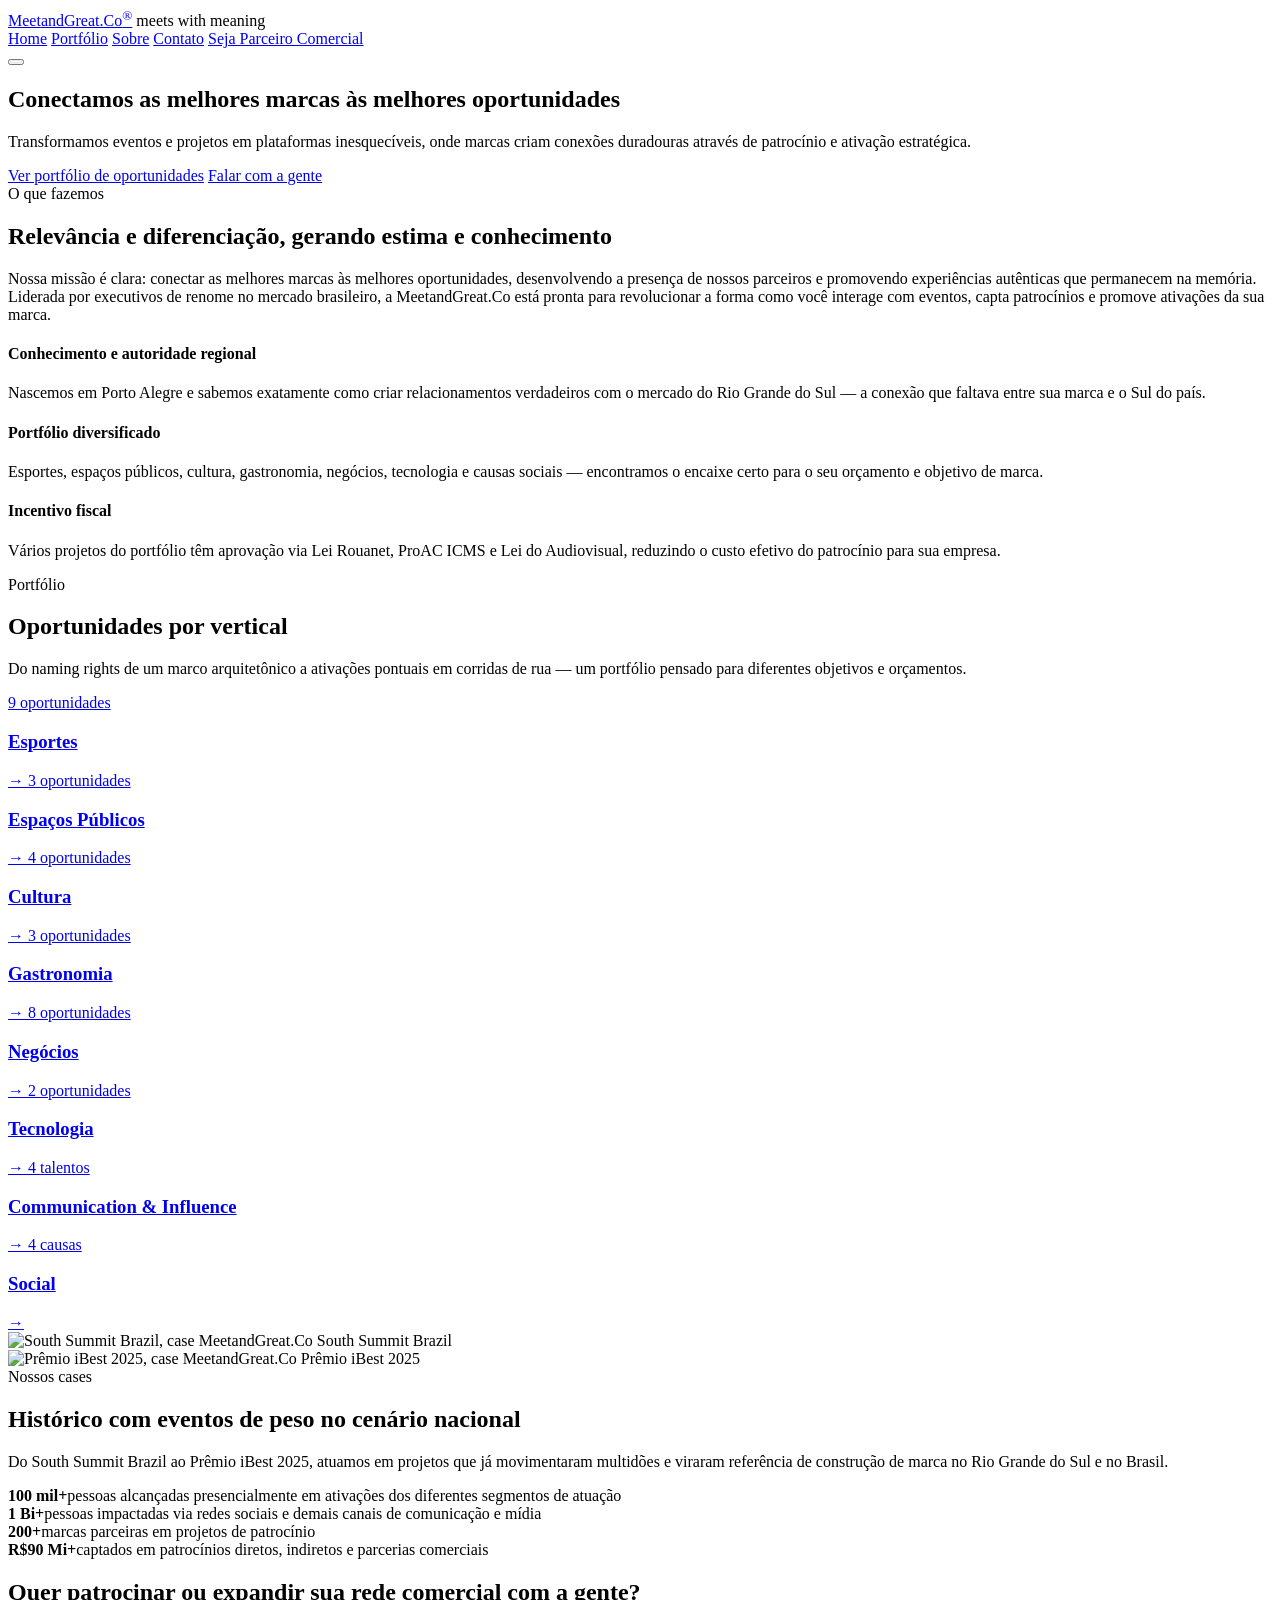
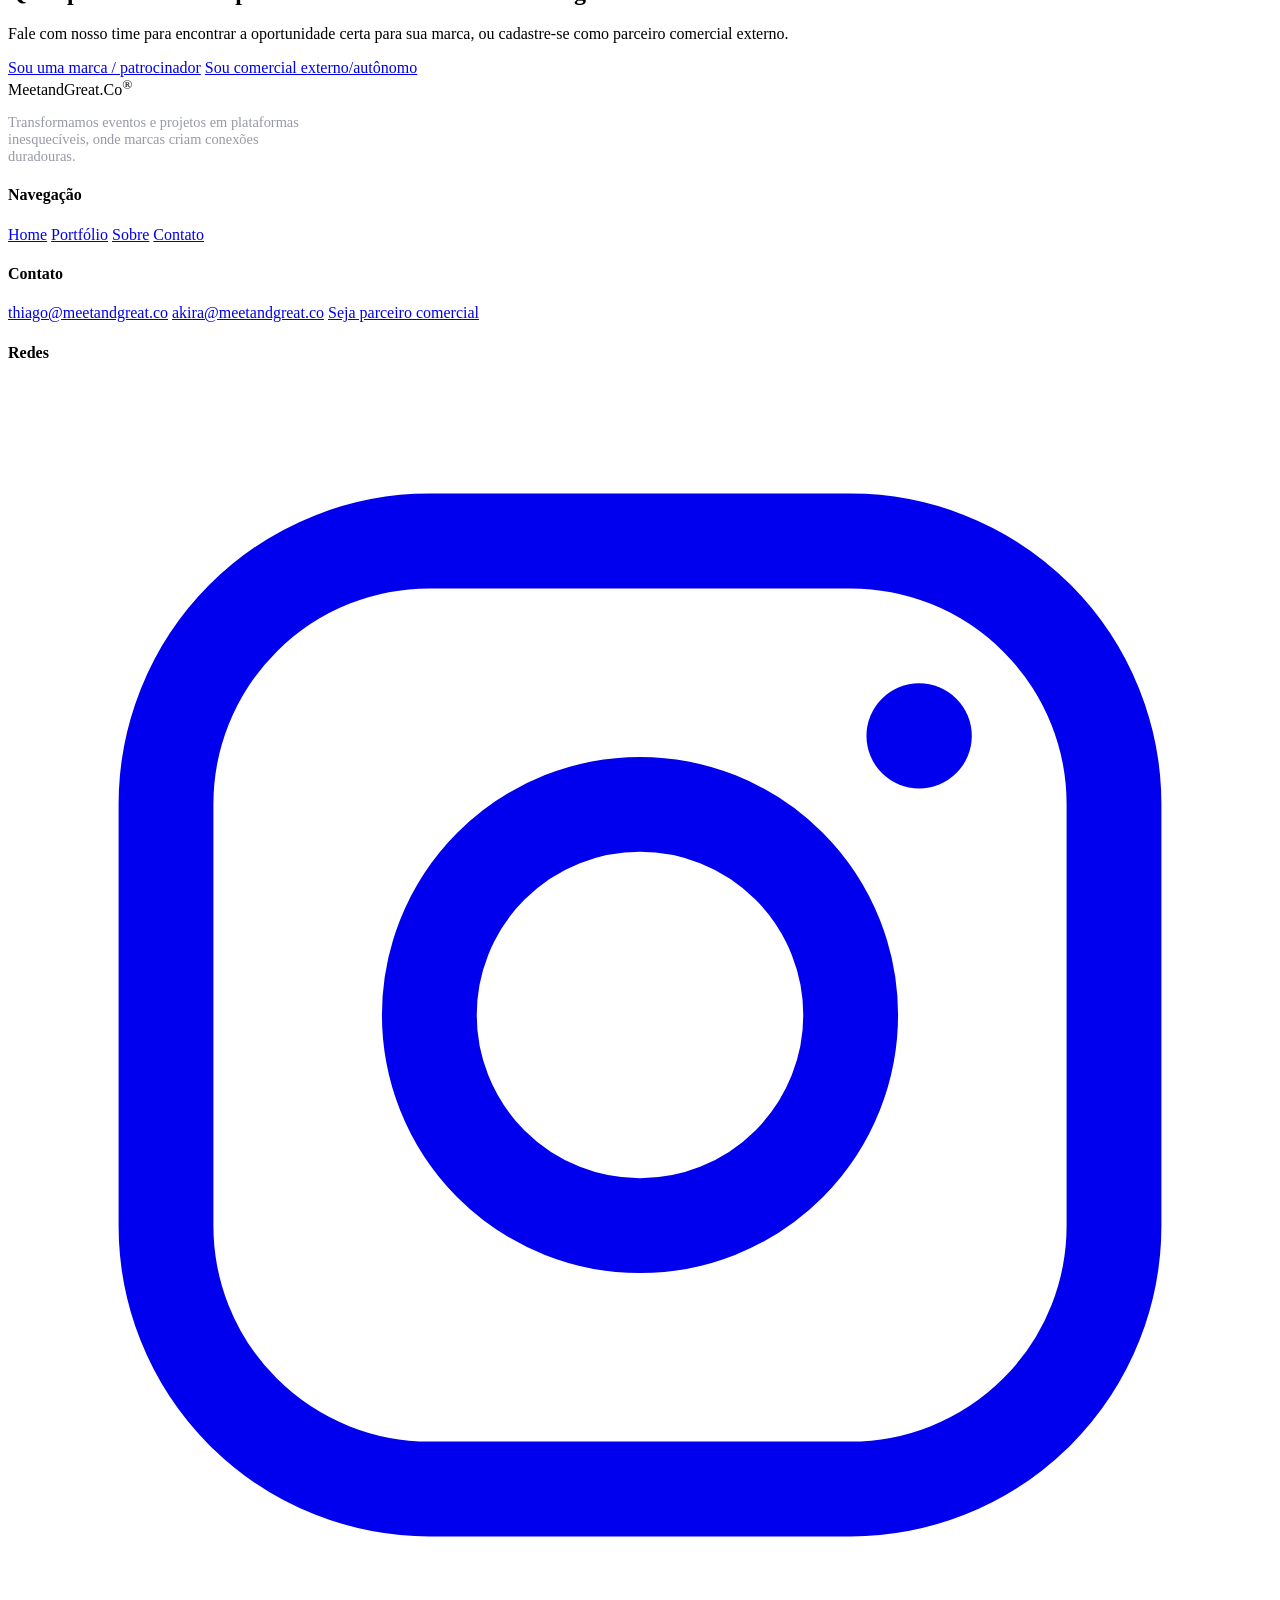
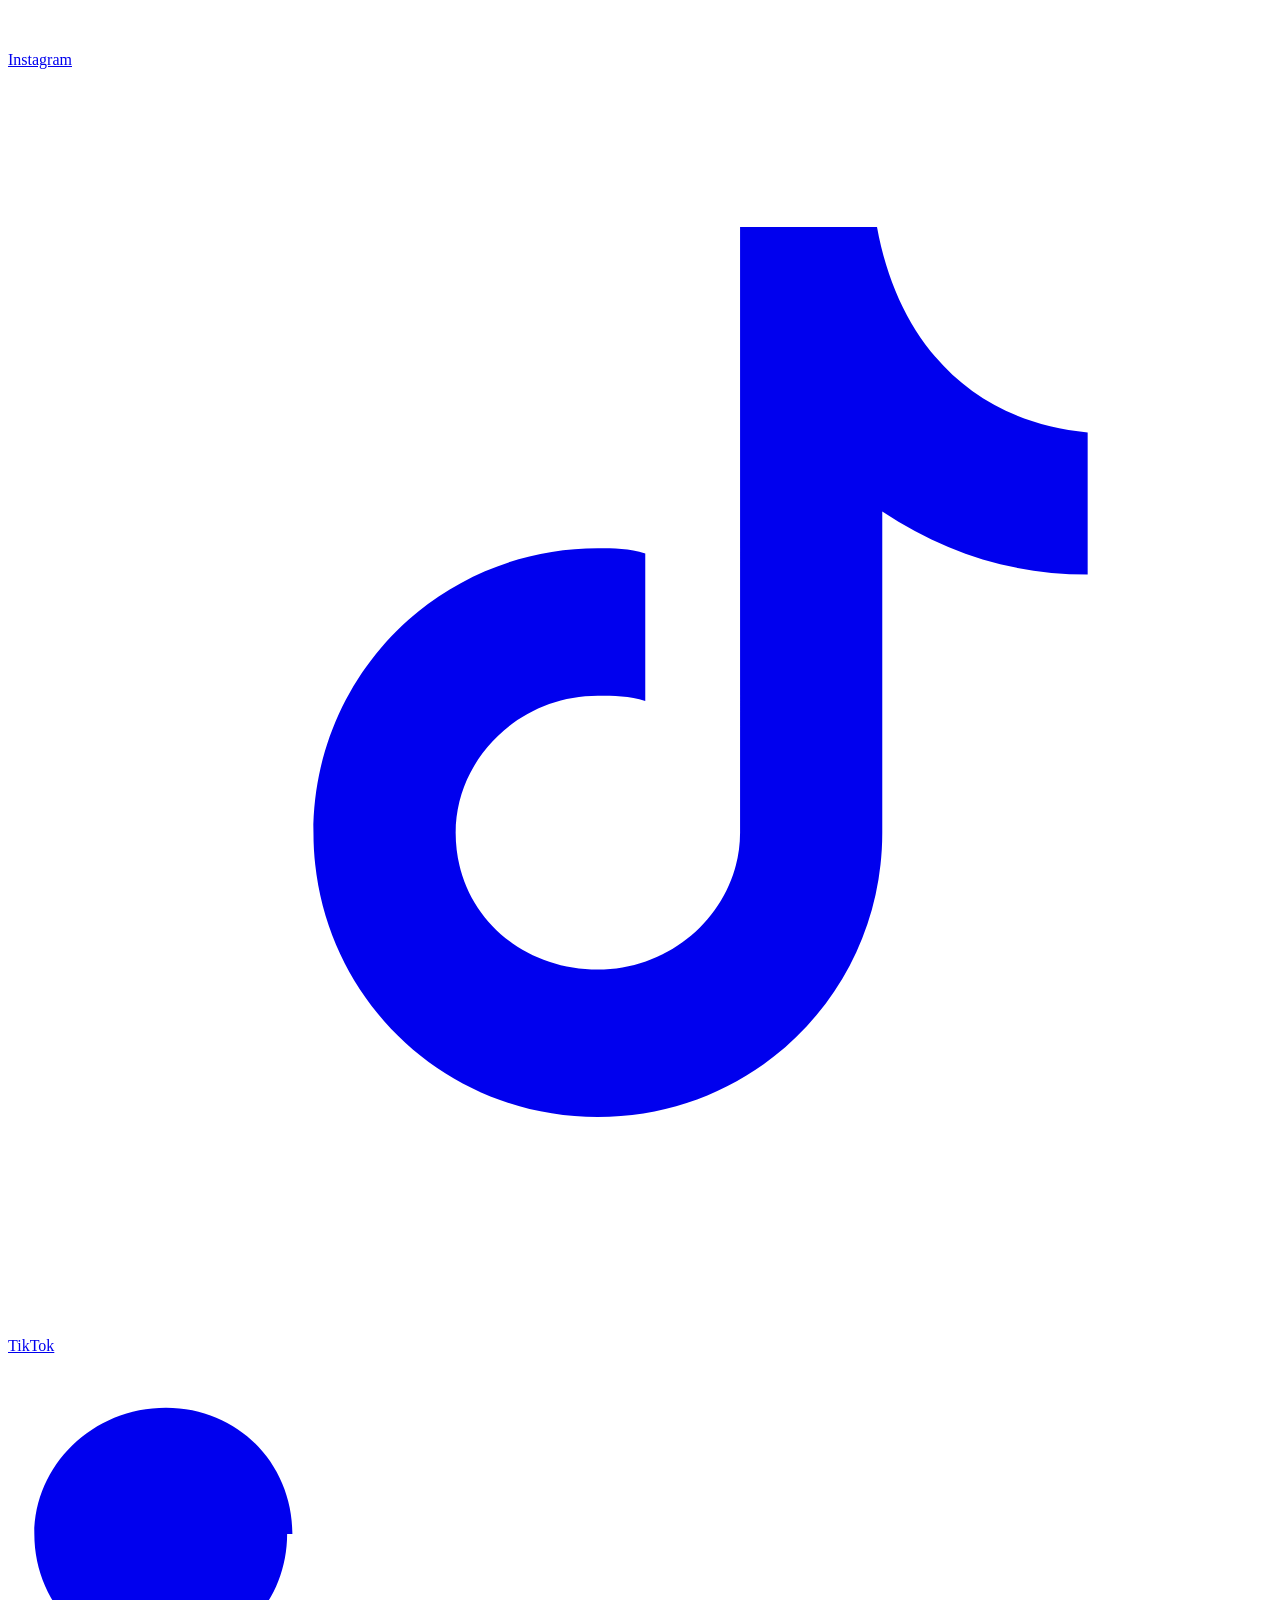
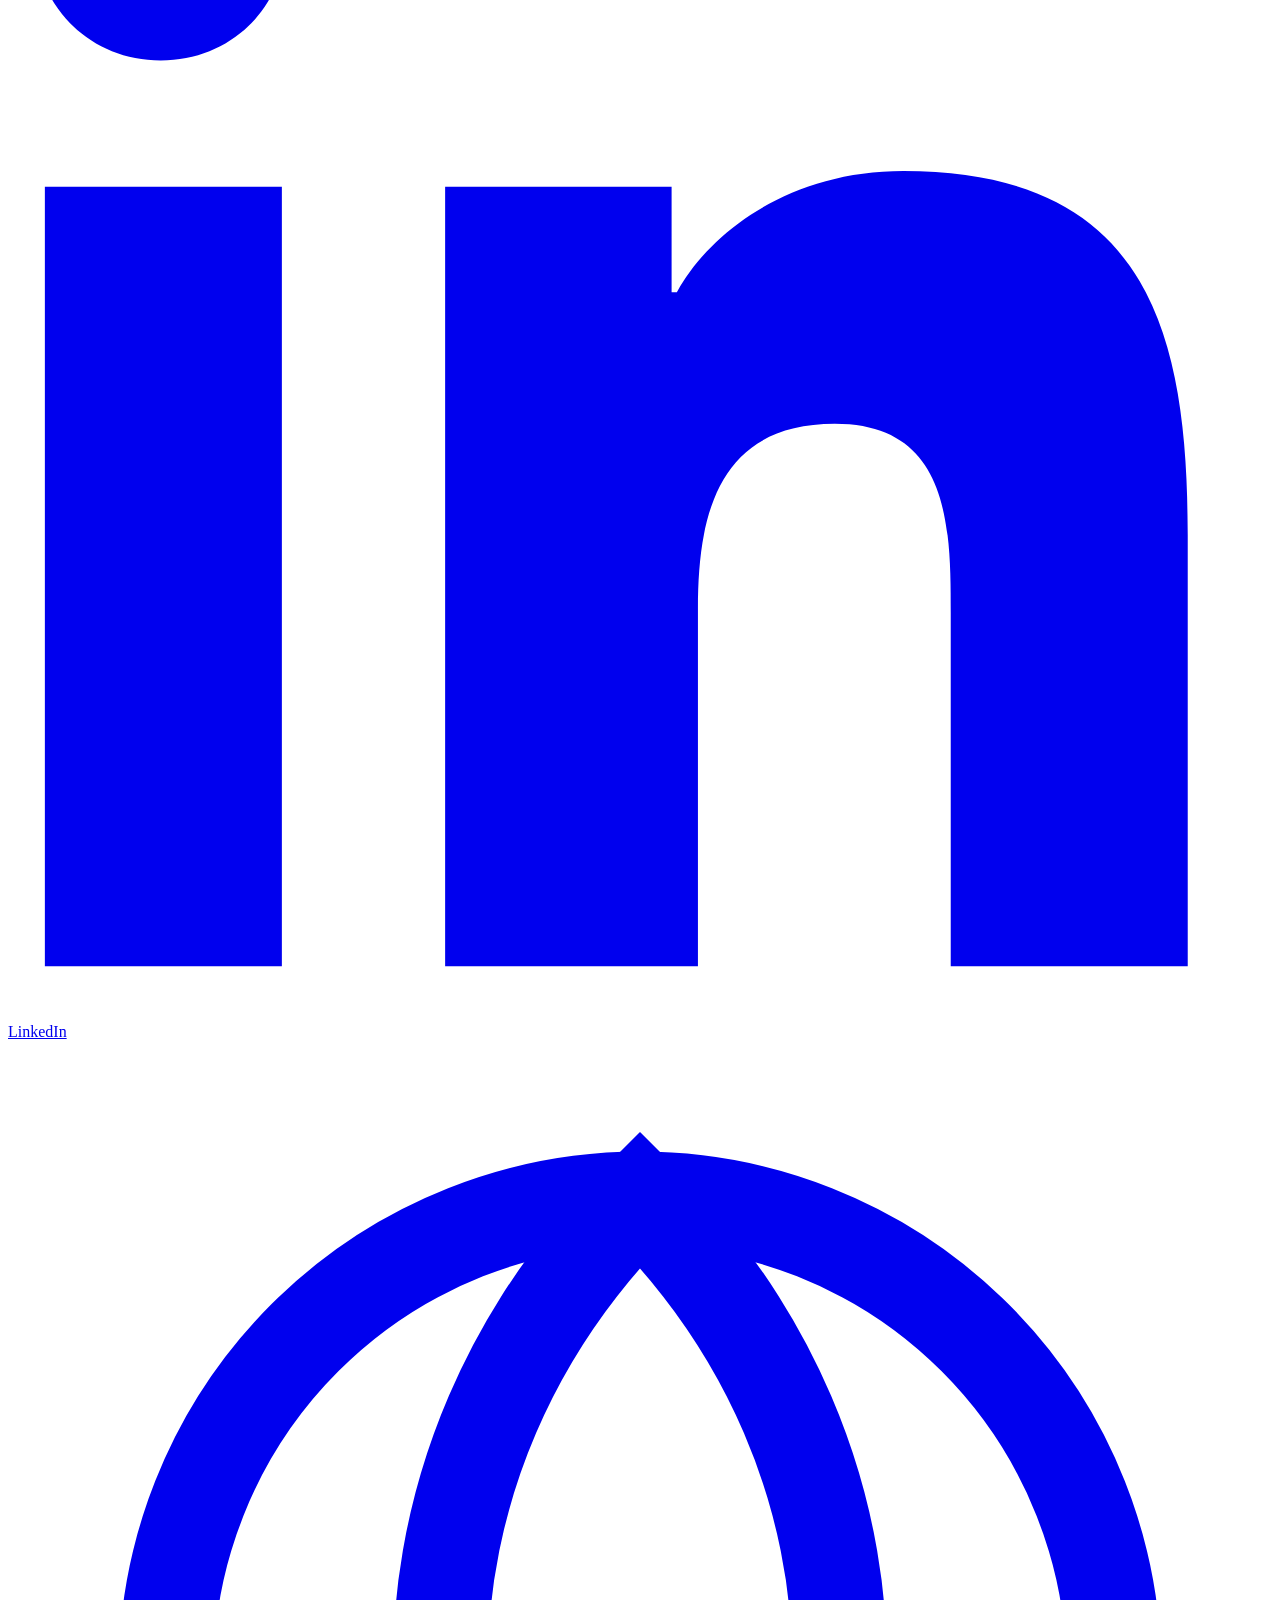
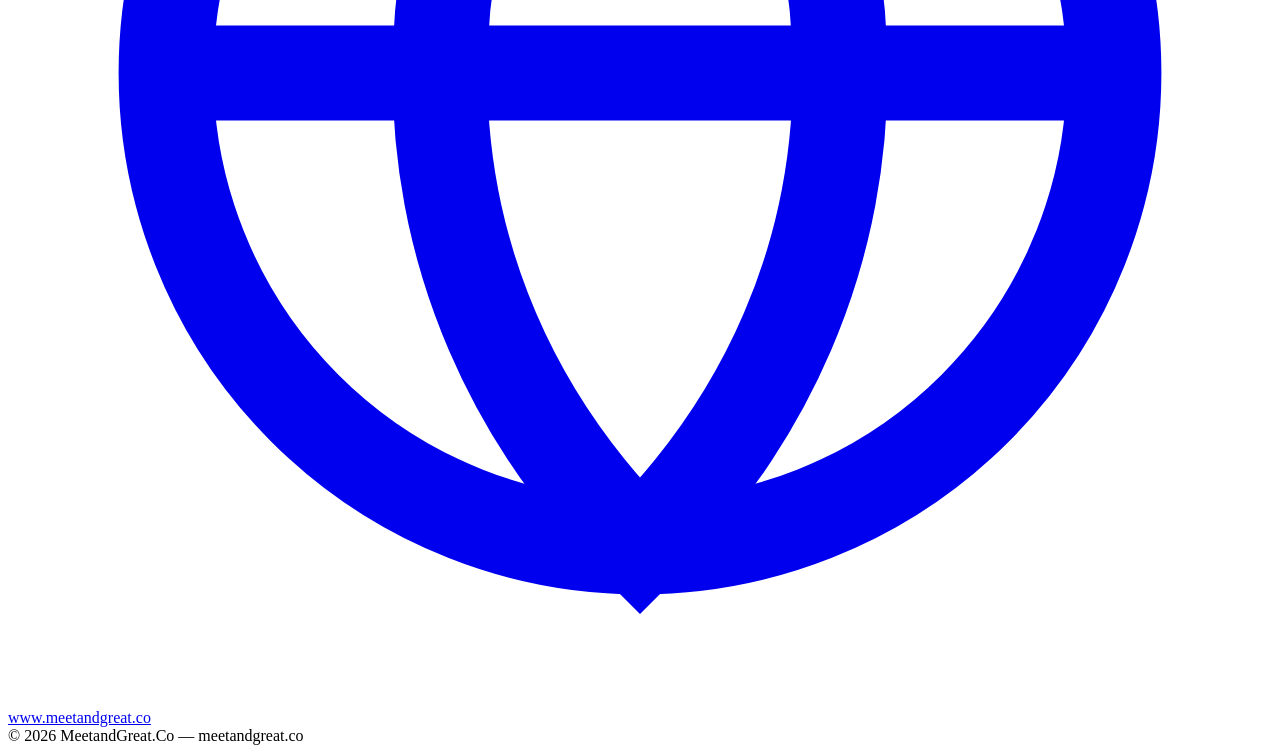
==== index.html @ 33386694 "Add files via upload" ====
<!DOCTYPE html>
<html lang="pt-BR">
<head>
<meta charset="UTF-8">
<meta name="viewport" content="width=device-width, initial-scale=1.0">
<title>MeetandGreat.Co — meets with meaning</title>
<meta name="description" content="Conectamos as melhores marcas às melhores oportunidades de patrocínio. Esportes, cultura, negócios, gastronomia e mais.">
<link rel="stylesheet" href="assets/css/style.css">
</head>
<body>

<header class="site-header">
  <div class="wrap">
    <div class="brand">
      <a href="index.html" class="logo">Meet<span class="thin">and</span>Great.Co<sup class="reg">®</sup></a>
      <span class="brand-tagline">meets with meaning</span>
    </div>
    <nav class="main-nav">
      <a href="index.html">Home</a>
      <a href="portfolio.html">Portfólio</a>
      <a href="sobre.html">Sobre</a>
      <a href="contato.html">Contato</a>
      <a href="cadastro-comercial.html">Seja Parceiro Comercial</a>
    </nav>
    <button class="nav-toggle" aria-label="Abrir menu"><span></span><span></span><span></span></button>
  </div>
</header>

<section class="hero">
  <div class="wrap">
    <div class="hero-content">
      <h1>Conectamos as melhores marcas às melhores oportunidades</h1>
      <p class="lead">Transformamos eventos e projetos em plataformas inesquecíveis, onde marcas criam conexões duradouras através de patrocínio e ativação estratégica.</p>
      <div class="hero-cta">
        <a href="portfolio.html" class="btn btn-primary">Ver portfólio de oportunidades</a>
        <a href="contato.html" class="btn btn-outline">Falar com a gente</a>
      </div>
    </div>
  </div>
</section>

<section>
  <div class="wrap">
    <div class="section-head center">
      <span class="eyebrow">O que fazemos</span>
      <h2>Relevância e diferenciação, gerando estima e conhecimento</h2>
      <p>Nossa missão é clara: conectar as melhores marcas às melhores oportunidades, desenvolvendo a presença de nossos parceiros e promovendo experiências autênticas que permanecem na memória. Liderada por executivos de renome no mercado brasileiro, a MeetandGreat.Co está pronta para revolucionar a forma como você interage com eventos, capta patrocínios e promove ativações da sua marca.</p>
    </div>
    <div class="grid-3 diff-tinted">
      <div class="diff-item">
        <h4>Conhecimento e autoridade regional</h4>
        <p>Nascemos em Porto Alegre e sabemos exatamente como criar relacionamentos verdadeiros com o mercado do Rio Grande do Sul — a conexão que faltava entre sua marca e o Sul do país.</p>
      </div>
      <div class="diff-item">
        <h4>Portfólio diversificado</h4>
        <p>Esportes, espaços públicos, cultura, gastronomia, negócios, tecnologia e causas sociais — encontramos o encaixe certo para o seu orçamento e objetivo de marca.</p>
      </div>
      <div class="diff-item">
        <h4>Incentivo fiscal</h4>
        <p>Vários projetos do portfólio têm aprovação via Lei Rouanet, ProAC ICMS e Lei do Audiovisual, reduzindo o custo efetivo do patrocínio para sua empresa.</p>
      </div>
    </div>
  </div>
</section>

<section class="bg-dark">
  <div class="wrap">
    <div class="section-head">
      <span class="eyebrow">Portfólio</span>
      <h2>Oportunidades por vertical</h2>
      <p>Do naming rights de um marco arquitetônico a ativações pontuais em corridas de rua — um portfólio pensado para diferentes objetivos e orçamentos.</p>
    </div>
    <div class="grid-cards">
      <a class="vertical-card v-esportes" href="portfolio.html#esportes">
        <span class="count">9 oportunidades</span>
        <h3>Esportes</h3>
        <span class="arrow">→</span>
      </a>
      <a class="vertical-card v-espacos" href="portfolio.html#espacos-publicos">
        <span class="count">3 oportunidades</span>
        <h3>Espaços Públicos</h3>
        <span class="arrow">→</span>
      </a>
      <a class="vertical-card v-cultura" href="portfolio.html#cultura">
        <span class="count">4 oportunidades</span>
        <h3>Cultura</h3>
        <span class="arrow">→</span>
      </a>
      <a class="vertical-card v-gastronomia" href="portfolio.html#gastronomia">
        <span class="count">3 oportunidades</span>
        <h3>Gastronomia</h3>
        <span class="arrow">→</span>
      </a>
      <a class="vertical-card v-negocios" href="portfolio.html#negocios">
        <span class="count">8 oportunidades</span>
        <h3>Negócios</h3>
        <span class="arrow">→</span>
      </a>
      <a class="vertical-card v-tecnologia" href="portfolio.html#tecnologia">
        <span class="count">2 oportunidades</span>
        <h3>Tecnologia</h3>
        <span class="arrow">→</span>
      </a>
      <a class="vertical-card v-comunicacao" href="portfolio.html#comunicacao">
        <span class="count">4 talentos</span>
        <h3>Communication &amp; Influence</h3>
        <span class="arrow">→</span>
      </a>
      <a class="vertical-card v-social" href="portfolio.html#social">
        <span class="count">4 causas</span>
        <h3>Social</h3>
        <span class="arrow">→</span>
      </a>
    </div>
  </div>
</section>

<section>
  <div class="wrap grid-2" style="align-items:center;">
    <div class="case-stack">
      <div class="case-card case-card-back">
        <img src="assets/img/cases-southsummit.jpg" alt="South Summit Brazil, case MeetandGreat.Co">
        <span class="case-badge">South Summit Brazil</span>
      </div>
      <div class="case-card case-card-front">
        <img src="assets/img/cases-ibest.jpg" alt="Prêmio iBest 2025, case MeetandGreat.Co">
        <span class="case-badge">Prêmio iBest 2025</span>
      </div>
    </div>
    <div>
      <span class="eyebrow">Nossos cases</span>
      <h2>Histórico com eventos de peso no cenário nacional</h2>
      <p>Do South Summit Brazil ao Prêmio iBest 2025, atuamos em projetos que já movimentaram multidões e viraram referência de construção de marca no Rio Grande do Sul e no Brasil.</p>
    </div>
  </div>
</section>

<section class="bg-dark">
  <div class="wrap">
    <div class="stats-band">
      <div class="stat"><b>100 mil+</b><span>pessoas alcançadas presencialmente em ativações dos diferentes segmentos de atuação</span></div>
      <div class="stat"><b>1 Bi+</b><span>pessoas impactadas via redes sociais e demais canais de comunicação e mídia</span></div>
      <div class="stat"><b>200+</b><span>marcas parceiras em projetos de patrocínio</span></div>
      <div class="stat"><b>R$90 Mi+</b><span>captados em patrocínios diretos, indiretos e parcerias comerciais</span></div>
    </div>
  </div>
</section>

<section class="bg-dark">
  <div class="wrap">
    <div class="cta-banner" style="background:transparent;padding:0;">
      <div>
        <h2>Quer patrocinar ou expandir sua rede comercial com a gente?</h2>
        <p>Fale com nosso time para encontrar a oportunidade certa para sua marca, ou cadastre-se como parceiro comercial externo.</p>
      </div>
      <div class="cta-actions">
        <a href="contato.html" class="btn btn-primary">Sou uma marca / patrocinador</a>
        <a href="cadastro-comercial.html" class="btn btn-outline">Sou comercial externo/autônomo</a>
      </div>
    </div>
  </div>
</section>

<footer>
  <div class="wrap">
    <div class="foot-grid">
      <div>
        <div class="foot-logo">Meet<span class="thin">and</span>Great.Co<sup class="reg">®</sup></div>
        <p style="color:#9799a6;font-size:.9rem;max-width:320px;">Transformamos eventos e projetos em plataformas inesquecíveis, onde marcas criam conexões duradouras.</p>
      </div>
      <div>
        <h4>Navegação</h4>
        <a href="index.html">Home</a>
        <a href="portfolio.html">Portfólio</a>
        <a href="sobre.html">Sobre</a>
        <a href="contato.html">Contato</a>
      </div>
      <div>
        <h4>Contato</h4>
        <a href="mailto:thiago@meetandgreat.co">thiago@meetandgreat.co</a>
        <a href="mailto:akira@meetandgreat.co">akira@meetandgreat.co</a>
        <a href="cadastro-comercial.html">Seja parceiro comercial</a>
      </div>
      <div>
        <h4>Redes</h4>
        <div class="social-links">
          <a href="https://instagram.com/meetandgreat.co" target="_blank" rel="noopener" class="social-link"><svg viewBox="0 0 24 24" fill="none" stroke="currentColor" stroke-width="1.8"><rect x="3" y="3" width="18" height="18" rx="5"/><circle cx="12" cy="12" r="4"/><circle cx="17.3" cy="6.7" r="1" fill="currentColor" stroke="none"/></svg>Instagram</a>
          <a href="https://tiktok.com/@meetandgreat.co" target="_blank" rel="noopener" class="social-link"><svg viewBox="0 0 24 24" fill="currentColor"><path d="M16.5 3c.4 2.2 1.8 3.7 4 3.9v2.7c-1.4 0-2.7-.4-3.9-1.2v6.1c0 3-2.4 5.4-5.4 5.4S5.8 17.5 5.8 14.5s2.4-5.4 5.4-5.4c.3 0 .6 0 .9.1v2.8c-.3-.1-.6-.1-.9-.1-1.5 0-2.7 1.2-2.7 2.6 0 1.5 1.2 2.6 2.7 2.6 1.5 0 2.7-1.2 2.7-2.6V3h2.6z"/></svg>TikTok</a>
          <a href="https://linkedin.com/company/meet-and-great-co" target="_blank" rel="noopener" class="social-link"><svg viewBox="0 0 24 24" fill="currentColor"><path d="M5.3 3.4c0 1.3-1 2.4-2.4 2.4S.5 4.7.5 3.4 1.6 1 3 1s2.4 1.1 2.4 2.4zM.7 8.2h4.5V23H.7V8.2zm7.6 0h4.3v2h.1c.6-1.1 2.1-2.3 4.3-2.3 4.6 0 5.4 3 5.4 6.9V23h-4.5v-6.7c0-1.6 0-3.6-2.2-3.6-2.2 0-2.6 1.7-2.6 3.5V23H8.3V8.2z"/></svg>LinkedIn</a>
          <a href="https://www.meetandgreat.co" target="_blank" rel="noopener" class="social-link"><svg viewBox="0 0 24 24" fill="none" stroke="currentColor" stroke-width="1.8"><circle cx="12" cy="12" r="9"/><path d="M3 12h18M12 3c2.4 2.4 3.8 5.5 3.8 9s-1.4 6.6-3.8 9c-2.4-2.4-3.8-5.5-3.8-9s1.4-6.6 3.8-9z"/></svg>www.meetandgreat.co</a>
        </div>
      </div>
    </div>
    <div class="foot-bottom">
      <span>© <span id="year"></span> MeetandGreat.Co — meetandgreat.co</span>
    </div>
  </div>
</footer>

<script src="assets/js/main.js"></script>
<script>document.getElementById("year").textContent = new Date().getFullYear();</script>
</body>
</html>
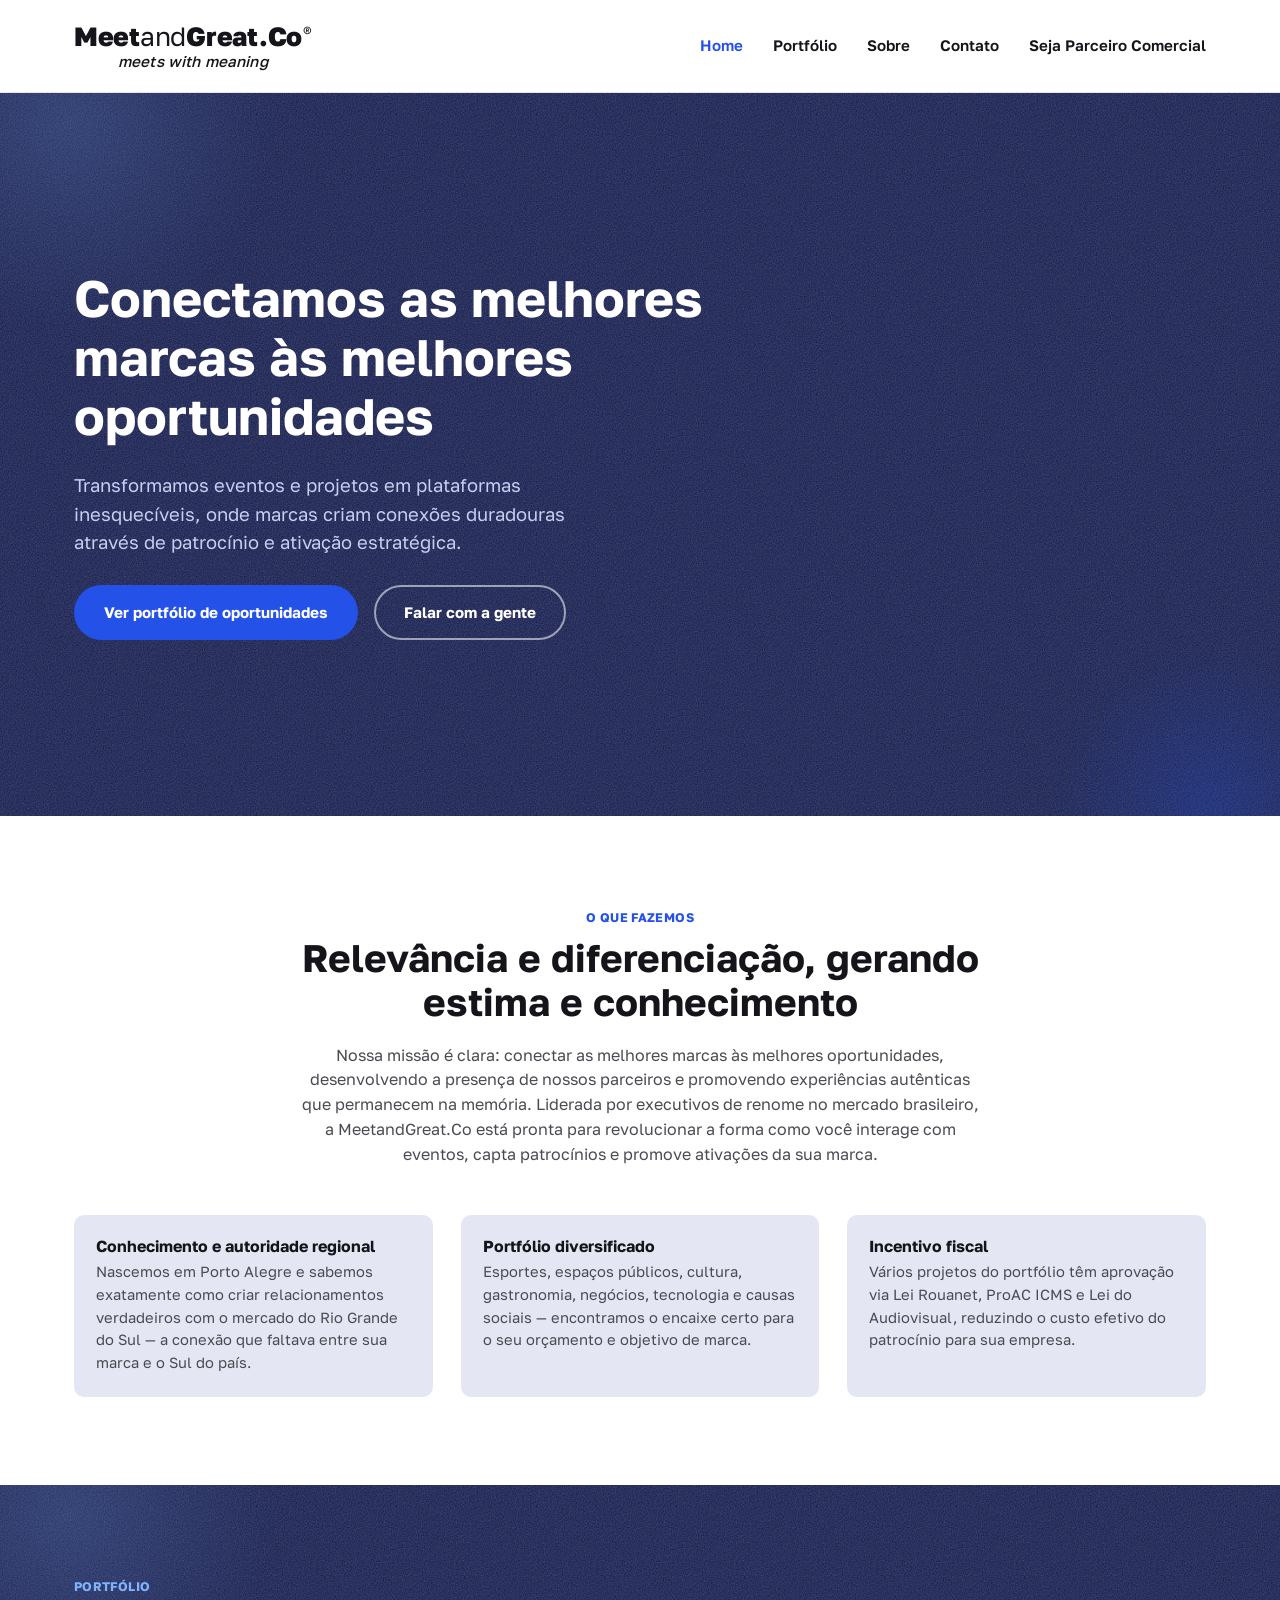
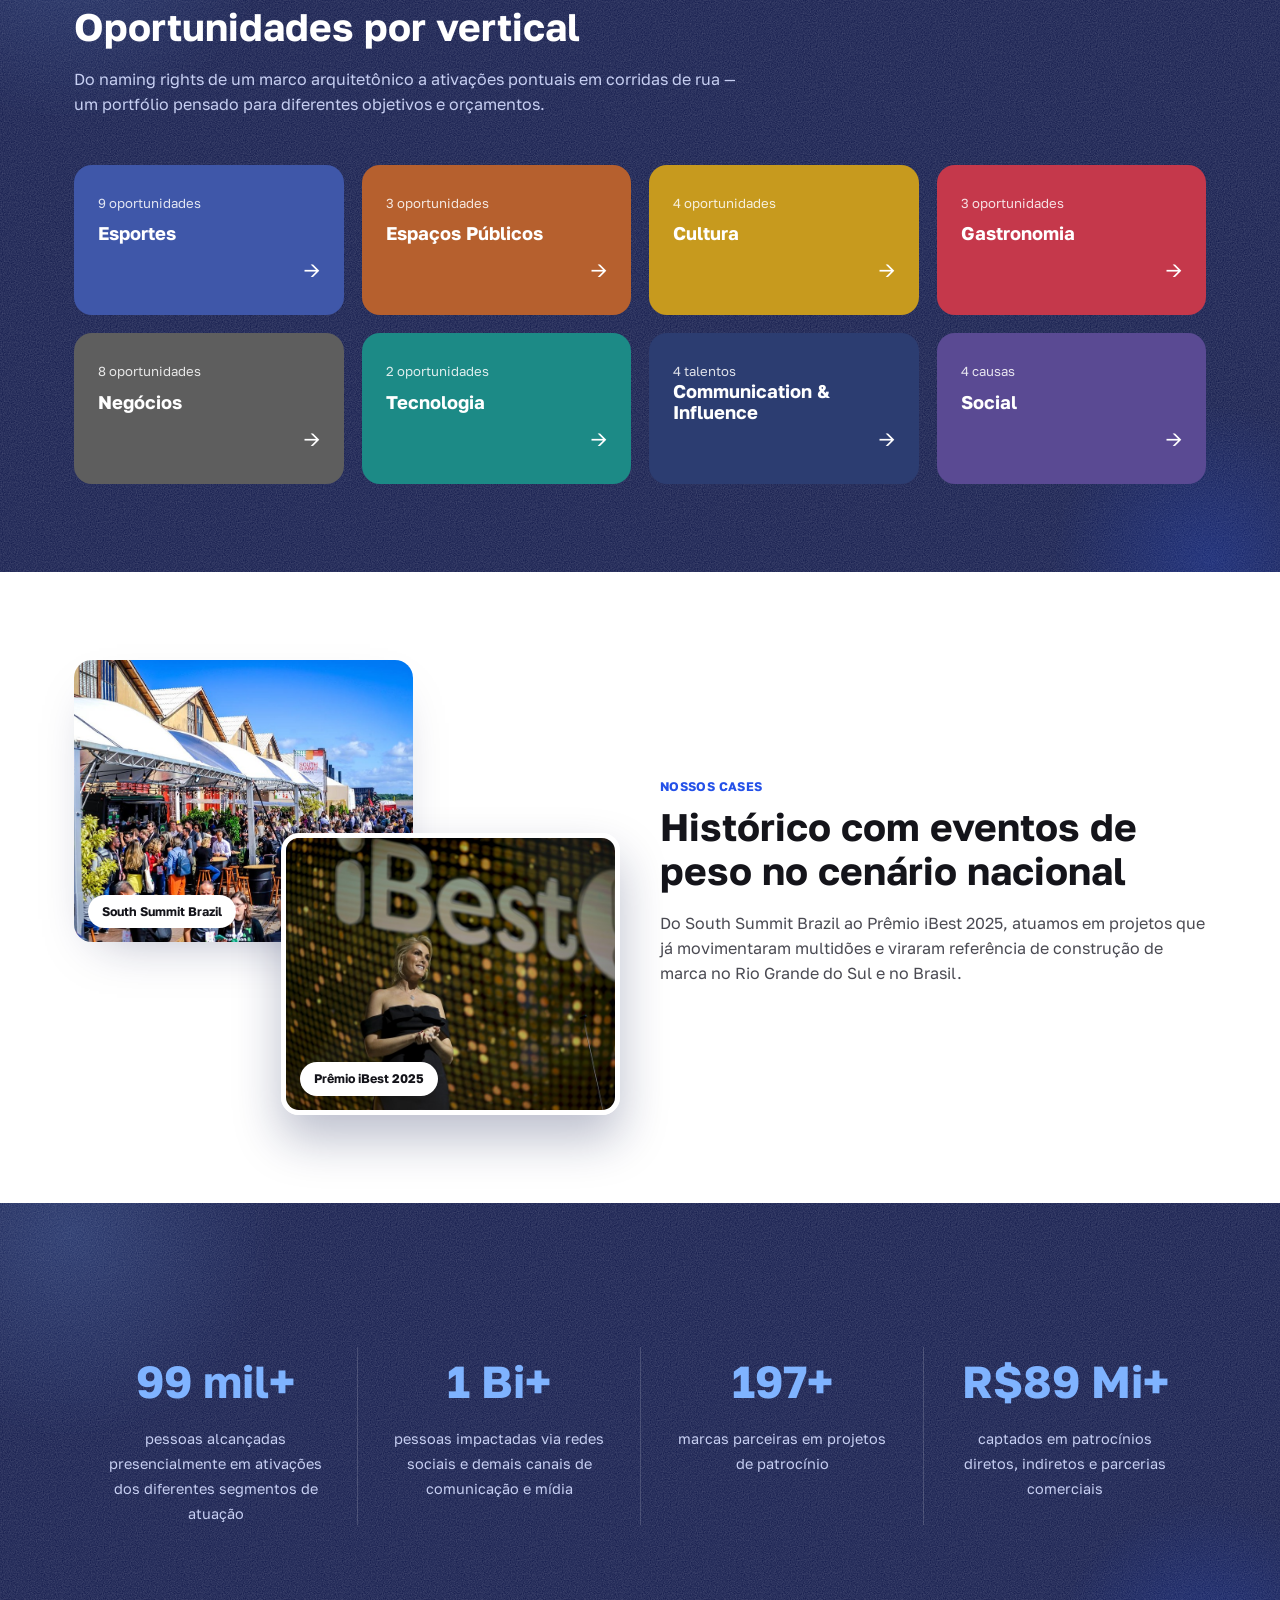
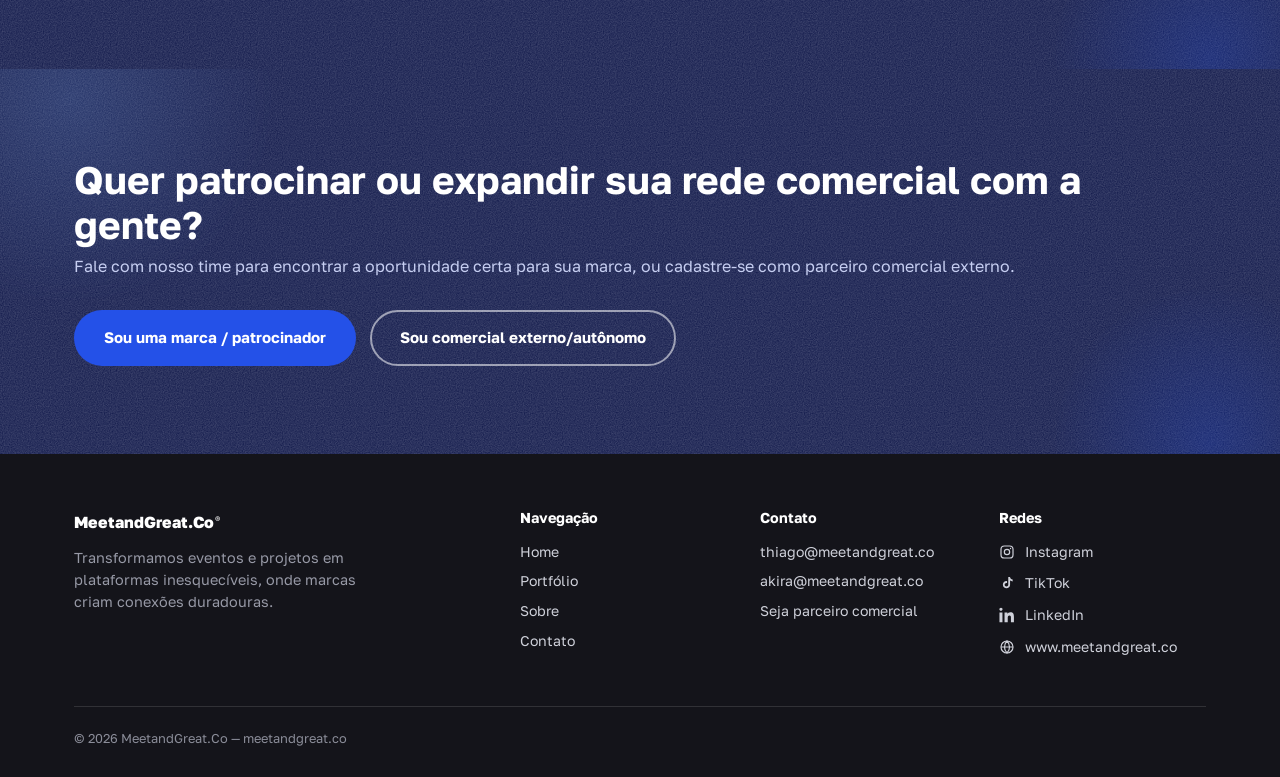
==== commit 9e39ec56: "Add files via upload" ====
--- a/index.html
+++ b/index.html
@@ -7,7 +7,7 @@
 <meta name="description" content="Conectamos as melhores marcas às melhores oportunidades de patrocínio. Esportes, cultura, negócios, gastronomia e mais.">
 <link rel="stylesheet" href="assets/css/style.css">
 </head>
-<body>
+<body data-dynamic data-page="home">
 
 <header class="site-header">
   <div class="wrap">
@@ -39,7 +39,7 @@
   </div>
 </section>
 
-<section>
+<section id="what-we-do">
   <div class="wrap">
     <div class="section-head center">
       <span class="eyebrow">O que fazemos</span>
@@ -63,7 +63,7 @@
   </div>
 </section>
 
-<section class="bg-dark">
+<section class="bg-dark" id="verticals-section">
   <div class="wrap">
     <div class="section-head">
       <span class="eyebrow">Portfólio</span>
@@ -127,7 +127,7 @@
         <span class="case-badge">Prêmio iBest 2025</span>
       </div>
     </div>
-    <div>
+    <div id="cases-section">
       <span class="eyebrow">Nossos cases</span>
       <h2>Histórico com eventos de peso no cenário nacional</h2>
       <p>Do South Summit Brazil ao Prêmio iBest 2025, atuamos em projetos que já movimentaram multidões e viraram referência de construção de marca no Rio Grande do Sul e no Brasil.</p>
@@ -146,7 +146,7 @@
   </div>
 </section>
 
-<section class="bg-dark">
+<section class="bg-dark" id="cta-final">
   <div class="wrap">
     <div class="cta-banner" style="background:transparent;padding:0;">
       <div>
@@ -198,6 +198,19 @@
 </footer>
 
 <script src="assets/js/main.js"></script>
+<script src="assets/js/content-render.js"></script>
 <script>document.getElementById("year").textContent = new Date().getFullYear();</script>
+<script src="https://identity.netlify.com/v1/netlify-identity-widget.js"></script>
+<script>
+if (window.netlifyIdentity) {
+  window.netlifyIdentity.on("init", function (user) {
+    if (!user) {
+      window.netlifyIdentity.on("login", function () {
+        document.location.href = "/admin/";
+      });
+    }
+  });
+}
+</script>
 </body>
 </html>
--- a/assets/css/style.css
+++ b/assets/css/style.css
@@ -0,0 +1,619 @@
+/* ===== MeetandGreat.Co — Design System ===== */
+
+@font-face {
+  font-family: "Golos Text";
+  src: url("../fonts/GolosText-VariableFont_wght.ttf") format("truetype-variations"),
+       url("../fonts/GolosText-VariableFont_wght.ttf") format("truetype");
+  font-weight: 100 900;
+  font-style: normal;
+  font-display: swap;
+}
+
+:root {
+  --ink: #14141a;
+  --ink-soft: #4a4a52;
+  --paper: #ffffff;
+  --paper-soft: #f5f6f8;
+  --line: #e4e4ea;
+
+  --brand-blue-dark: #10184a;
+  --brand-blue: #2451e8;
+  --brand-blue-light: #7fb3ff;
+
+  --v-esportes: #3f57a9;
+  --v-espacos: #b6602e;
+  --v-cultura: #c79a1e;
+  --v-gastronomia: #c5384b;
+  --v-negocios: #5e5e5e;
+  --v-tecnologia: #1c8a86;
+  --v-comunicacao: #2c3d71;
+  --v-social: #5a4a93;
+
+  --radius: 18px;
+  --radius-sm: 10px;
+  --shadow: 0 20px 50px -25px rgba(16, 24, 74, 0.35);
+  --maxw: 1180px;
+}
+
+* { box-sizing: border-box; }
+html { scroll-behavior: smooth; }
+
+body {
+  margin: 0;
+  font-family: "Golos Text", "Segoe UI", Arial, sans-serif;
+  color: var(--ink);
+  background: var(--paper);
+  line-height: 1.55;
+  -webkit-font-smoothing: antialiased;
+}
+
+h1, h2, h3, h4 { font-weight: 700; line-height: 1.15; margin: 0 0 .5em; }
+h1 { font-size: clamp(2.2rem, 4vw, 3.4rem); }
+h2 { font-size: clamp(1.7rem, 3vw, 2.4rem); }
+h3 { font-size: 1.3rem; }
+p { margin: 0 0 1em; color: var(--ink-soft); }
+a { color: inherit; text-decoration: none; }
+img { max-width: 100%; display: block; }
+
+.wrap {
+  max-width: var(--maxw);
+  margin: 0 auto;
+  padding: 0 24px;
+}
+
+.eyebrow {
+  display: inline-block;
+  font-weight: 700;
+  letter-spacing: .03em;
+  text-transform: uppercase;
+  font-size: .78rem;
+  color: var(--brand-blue);
+  margin-bottom: .6em;
+}
+
+.tagline {
+  font-size: 1.05rem;
+  color: var(--ink-soft);
+  font-style: italic;
+}
+
+/* ---------- Buttons ---------- */
+.btn {
+  display: inline-flex;
+  align-items: center;
+  gap: .5em;
+  padding: 14px 28px;
+  border-radius: 999px;
+  font-weight: 700;
+  font-size: .95rem;
+  border: 2px solid transparent;
+  cursor: pointer;
+  transition: transform .15s ease, box-shadow .15s ease, background .15s ease, color .15s ease;
+}
+.btn-primary {
+  background: var(--brand-blue);
+  color: #fff;
+}
+.btn-primary:hover { transform: translateY(-2px); box-shadow: 0 14px 30px -12px rgba(36,81,232,.55); }
+.btn-outline {
+  background: transparent;
+  border-color: rgba(255,255,255,.55);
+  color: #fff;
+}
+.btn-outline:hover { background: rgba(255,255,255,.12); }
+.btn-dark {
+  background: var(--ink);
+  color: #fff;
+}
+.btn-dark:hover { transform: translateY(-2px); }
+.btn-block { width: 100%; justify-content: center; }
+
+/* ---------- Header ---------- */
+.site-header {
+  position: sticky;
+  top: 0;
+  z-index: 50;
+  background: rgba(255,255,255,.9);
+  backdrop-filter: saturate(180%) blur(10px);
+  border-bottom: 1px solid var(--line);
+}
+.site-header .wrap {
+  display: flex;
+  align-items: center;
+  justify-content: space-between;
+  height: 92px;
+}
+.brand {
+  display: flex;
+  flex-direction: column;
+  align-items: center;
+  line-height: 1;
+}
+.logo {
+  display: inline-block;
+  font-weight: 800;
+  font-size: 1.65rem;
+  letter-spacing: -.01em;
+}
+.logo .thin { font-weight: 400; }
+.logo .reg, .foot-logo .reg { font-size: .5em; font-weight: 400; vertical-align: super; margin-left: 1px; }
+.brand-tagline {
+  margin-top: 4px;
+  font-size: .95rem;
+  font-style: italic;
+  font-weight: 500;
+  letter-spacing: .01em;
+  color: var(--ink);
+}
+
+nav.main-nav {
+  display: flex;
+  align-items: center;
+  gap: 30px;
+}
+nav.main-nav a {
+  font-weight: 600;
+  font-size: .95rem;
+  color: var(--ink);
+  position: relative;
+}
+nav.main-nav a.active { color: var(--brand-blue); }
+nav.main-nav .btn { padding: 10px 22px; font-size: .88rem; }
+
+.nav-toggle {
+  display: none;
+  background: none;
+  border: none;
+  cursor: pointer;
+  padding: 6px;
+}
+.nav-toggle span {
+  display: block;
+  width: 24px; height: 2px;
+  background: var(--ink);
+  margin: 5px 0;
+}
+
+/* ---------- Hero ---------- */
+.hero {
+  position: relative;
+  overflow: hidden;
+  background: var(--brand-blue-dark);
+}
+.hero .wrap { padding-bottom: 88px; padding-top: 88px; }
+.hero-content { max-width: 720px; }
+.hero-content .tagline { color: var(--brand-blue-light); }
+.hero h1 { color: #fff; }
+.hero-content p.lead { color: #c7cff2; font-size: 1.15rem; max-width: 560px; }
+.hero-cta { display: flex; gap: 16px; margin-top: 28px; flex-wrap: wrap; }
+.hero .btn-outline { background: transparent; border-color: rgba(255,255,255,.55); color: #fff; }
+.hero .btn-outline:hover { background: rgba(255,255,255,.12); }
+
+/* ---------- Section basics ---------- */
+section { padding: 88px 0; }
+section.tight { padding: 56px 0; }
+.section-head { max-width: 680px; margin-bottom: 48px; }
+.section-head.center { margin-left: auto; margin-right: auto; text-align: center; }
+
+.bg-soft { background: var(--paper-soft); }
+.bg-dark { position: relative; overflow: hidden; background: var(--brand-blue-dark); color: #fff; }
+.bg-dark p { color: #c7cff2; }
+.bg-dark h2, .bg-dark h3 { color: #fff; }
+.bg-dark .eyebrow { color: var(--brand-blue-light); }
+.bg-dark .tagline { color: #c7cff2; }
+
+/* ---------- Grain texture (hero / dark sections) ---------- */
+.hero, .bg-dark {
+  background-image: url("data:image/svg+xml,%3Csvg xmlns='http://www.w3.org/2000/svg' width='140' height='140'%3E%3Cfilter id='n'%3E%3CfeTurbulence type='fractalNoise' baseFrequency='0.85' numOctaves='2' stitchTiles='stitch'/%3E%3CfeColorMatrix type='matrix' values='0 0 0 0 1 0 0 0 0 1 0 0 0 0 1 0 0 0 0.22 0'/%3E%3C/filter%3E%3Crect width='100%25' height='100%25' filter='url(%23n)'/%3E%3C/svg%3E");
+  background-repeat: repeat;
+}
+
+/* ---------- Ambient floating shapes (hero / dark sections) ---------- */
+.hero .wrap, .bg-dark .wrap { position: relative; z-index: 1; }
+.hero::before, .hero::after,
+.bg-dark::before, .bg-dark::after {
+  content: "";
+  position: absolute;
+  border-radius: 50%;
+  pointer-events: none;
+  z-index: 0;
+  filter: blur(1px);
+}
+.hero::before, .bg-dark::before {
+  width: 420px;
+  height: 420px;
+  top: -180px;
+  left: -140px;
+  background: radial-gradient(circle, var(--brand-blue-light) 0%, transparent 70%);
+  opacity: .16;
+  animation: floatA 17s ease-in-out infinite alternate;
+}
+.hero::after, .bg-dark::after {
+  width: 320px;
+  height: 320px;
+  bottom: -150px;
+  right: -90px;
+  background: radial-gradient(circle, var(--brand-blue) 0%, transparent 70%);
+  opacity: .24;
+  animation: floatB 21s ease-in-out infinite alternate;
+}
+@keyframes floatA {
+  0% { transform: translate(0, 0) scale(1); }
+  100% { transform: translate(36px, 26px) scale(1.08); }
+}
+@keyframes floatB {
+  0% { transform: translate(0, 0) scale(1); }
+  100% { transform: translate(-28px, -22px) scale(1.06); }
+}
+
+/* ---------- Scroll reveal ---------- */
+.diff-item, .opp-card, .vertical-card, .team-card, .case-card,
+.contact-direct .person, .stats-band .stat, .section-head {
+  opacity: 0;
+  transform: translateY(22px);
+  transition: opacity .7s cubic-bezier(.16,.8,.3,1), transform .7s cubic-bezier(.16,.8,.3,1);
+}
+.diff-item.reveal-in, .opp-card.reveal-in, .vertical-card.reveal-in, .team-card.reveal-in, .case-card.reveal-in,
+.contact-direct .person.reveal-in, .stats-band .stat.reveal-in, .section-head.reveal-in {
+  opacity: 1;
+  transform: none;
+}
+
+@media (prefers-reduced-motion: reduce) {
+  .hero::before, .hero::after, .bg-dark::before, .bg-dark::after { animation: none; }
+  .diff-item, .opp-card, .vertical-card, .team-card, .case-card,
+  .contact-direct .person, .stats-band .stat, .section-head {
+    opacity: 1 !important;
+    transform: none !important;
+    transition: none !important;
+  }
+}
+
+/* ---------- Grid helpers ---------- */
+.grid-3 { display: grid; grid-template-columns: repeat(3, 1fr); gap: 28px; }
+.grid-2 { display: grid; grid-template-columns: repeat(2, 1fr); gap: 40px; }
+.grid-cards { display: grid; grid-template-columns: repeat(auto-fill, minmax(220px, 1fr)); gap: 18px; }
+
+/* ---------- Vertical category chips ---------- */
+.vertical-card {
+  border-radius: var(--radius);
+  padding: 28px 24px;
+  color: #fff;
+  min-height: 150px;
+  display: flex;
+  flex-direction: column;
+  justify-content: space-between;
+  transition: transform .18s ease;
+}
+.vertical-card:hover { transform: translateY(-4px); }
+.vertical-card .count { font-size: .82rem; opacity: .85; }
+.vertical-card h3 { margin: 0; font-size: 1.15rem; }
+.vertical-card .arrow { align-self: flex-end; font-size: 1.3rem; }
+
+.v-esportes { background: var(--v-esportes); }
+.v-espacos { background: var(--v-espacos); }
+.v-cultura { background: var(--v-cultura); }
+.v-gastronomia { background: var(--v-gastronomia); }
+.v-negocios { background: var(--v-negocios); }
+.v-tecnologia { background: var(--v-tecnologia); }
+.v-comunicacao { background: var(--v-comunicacao); }
+.v-social { background: var(--v-social); }
+
+/* ---------- Cases / stats ---------- */
+.stats-row {
+  display: grid;
+  grid-template-columns: repeat(4, 1fr);
+  gap: 24px;
+  margin-top: 40px;
+}
+.stat b { display: block; font-size: 2rem; color: var(--brand-blue); }
+.stat span { font-size: .88rem; color: var(--ink-soft); }
+
+.case-photo {
+  border-radius: var(--radius);
+  overflow: hidden;
+  box-shadow: var(--shadow);
+}
+
+/* ---------- Case stack (two equal, diagonally offset photo cards) ---------- */
+.case-stack {
+  position: relative;
+  aspect-ratio: 6 / 5;
+}
+.case-card {
+  border-radius: var(--radius);
+  overflow: hidden;
+  box-shadow: var(--shadow);
+  position: absolute;
+  width: 62%;
+  height: 62%;
+}
+.case-card img { width: 100%; height: 100%; display: block; object-fit: cover; }
+.case-card-back { top: 0; left: 0; z-index: 1; }
+.case-card-front {
+  bottom: 0;
+  right: 0;
+  z-index: 2;
+  border: 5px solid #fff;
+  box-shadow: 0 24px 48px rgba(16,24,74,.28);
+}
+.case-badge {
+  position: absolute;
+  left: 14px;
+  bottom: 14px;
+  background: #fff;
+  color: var(--ink);
+  font-weight: 700;
+  font-size: .78rem;
+  padding: 7px 14px;
+  border-radius: 999px;
+  box-shadow: var(--shadow);
+  z-index: 3;
+  white-space: nowrap;
+}
+
+.stats-band {
+  display: grid;
+  grid-template-columns: repeat(4, 1fr);
+  gap: 0;
+  padding: 56px 0;
+}
+.stats-band .stat {
+  text-align: center;
+  padding: 0 32px;
+  border-left: 1px solid rgba(255,255,255,.16);
+}
+.stats-band .stat:first-child { border-left: none; }
+.stats-band .stat b { font-size: 2.8rem; color: var(--brand-blue-light); margin-bottom: 10px; }
+.stats-band .stat span { font-size: .9rem; color: #c7cff2; line-height: 1.45; }
+
+/* ---------- Opportunity cards (Portfolio) ---------- */
+.vertical-block { padding: 64px 0; border-top: 1px solid var(--line); }
+.vertical-block.vtint-esportes { background: rgba(63,87,169,.07); }
+.vertical-block.vtint-espacos { background: rgba(182,96,46,.07); }
+.vertical-block.vtint-cultura { background: rgba(199,154,30,.08); }
+.vertical-block.vtint-gastronomia { background: rgba(197,56,75,.06); }
+.vertical-block.vtint-negocios { background: rgba(94,94,94,.06); }
+.vertical-block.vtint-tecnologia { background: rgba(28,138,134,.07); }
+.vertical-block.vtint-comunicacao { background: rgba(44,61,113,.06); }
+.vertical-block.vtint-social { background: rgba(90,74,147,.07); }
+
+.vtint-esportes .opp-card { background: rgba(63,87,169,.14); border-color: rgba(63,87,169,.3); }
+.vtint-espacos .opp-card { background: rgba(182,96,46,.14); border-color: rgba(182,96,46,.3); }
+.vtint-cultura .opp-card { background: rgba(199,154,30,.16); border-color: rgba(199,154,30,.32); }
+.vtint-gastronomia .opp-card { background: rgba(197,56,75,.12); border-color: rgba(197,56,75,.28); }
+.vtint-negocios .opp-card { background: rgba(94,94,94,.12); border-color: rgba(94,94,94,.28); }
+.vtint-tecnologia .opp-card { background: rgba(28,138,134,.14); border-color: rgba(28,138,134,.3); }
+.vtint-comunicacao .opp-card { background: rgba(44,61,113,.12); border-color: rgba(44,61,113,.28); }
+.vtint-social .opp-card { background: rgba(90,74,147,.14); border-color: rgba(90,74,147,.3); }
+
+.bg-dark .jump-nav a { border-color: rgba(255,255,255,.3); color: #fff; }
+.bg-dark .jump-nav a:hover { border-color: #fff; background: rgba(255,255,255,.1); }
+.vertical-title {
+  display: inline-flex;
+  align-items: center;
+  gap: 12px;
+  padding: 8px 20px;
+  border-radius: 999px;
+  color: #fff;
+  font-weight: 700;
+  font-size: .95rem;
+  margin-bottom: 28px;
+}
+.opp-grid {
+  display: grid;
+  grid-template-columns: repeat(auto-fill, minmax(300px, 1fr));
+  gap: 20px;
+}
+.opp-card {
+  border: 1px solid var(--line);
+  border-radius: var(--radius-sm);
+  padding: 22px;
+  display: flex;
+  flex-direction: column;
+  gap: 10px;
+  background: #fff;
+  transition: box-shadow .15s ease, transform .15s ease;
+}
+.opp-card:hover { box-shadow: var(--shadow); transform: translateY(-3px); }
+.opp-card h4 { margin: 0; font-size: 1.05rem; }
+.opp-card .loc { font-size: .82rem; color: var(--ink-soft); font-weight: 600; }
+.opp-card p { font-size: .92rem; margin: 0; }
+.opp-meta {
+  display: flex;
+  justify-content: space-between;
+  gap: 10px;
+  margin-top: auto;
+  padding-top: 12px;
+  border-top: 1px dashed var(--line);
+  font-size: .82rem;
+}
+.opp-meta b { display: block; color: var(--ink); }
+.opp-meta span { color: var(--ink-soft); }
+.opp-card .interest {
+  margin-top: 4px;
+  font-size: .85rem;
+  font-weight: 700;
+  color: var(--brand-blue);
+}
+
+.jump-nav {
+  display: flex;
+  flex-wrap: wrap;
+  gap: 10px;
+  margin-top: 24px;
+}
+.jump-nav a {
+  padding: 8px 16px;
+  border-radius: 999px;
+  border: 1px solid var(--line);
+  font-size: .85rem;
+  font-weight: 600;
+}
+.jump-nav a:hover { border-color: var(--brand-blue); color: var(--brand-blue); }
+
+/* ---------- Team ---------- */
+.team-card {
+  display: grid;
+  grid-template-columns: 160px 1fr;
+  gap: 22px;
+  align-items: start;
+  background: var(--paper-soft);
+  border-radius: var(--radius);
+  padding: 26px;
+}
+.team-card img {
+  width: 130px; height: 130px;
+  border-radius: 50%;
+  object-fit: cover;
+  border: 4px solid #fff;
+  box-shadow: var(--shadow);
+}
+.team-card .role { color: var(--brand-blue); font-weight: 700; font-size: .85rem; text-transform: uppercase; letter-spacing: .03em; }
+.team-card a.linkedin { font-weight: 700; font-size: .85rem; color: var(--brand-blue); }
+
+/* ---------- Differentiators list ---------- */
+.diff-list { display: grid; grid-template-columns: repeat(2, 1fr); gap: 24px; }
+.diff-item {
+  padding: 22px;
+  border-radius: var(--radius-sm);
+  background: var(--paper-soft);
+}
+.diff-item h4 { margin: 0 0 6px; font-size: 1rem; }
+.diff-item p { margin: 0; font-size: .92rem; }
+.diff-tinted .diff-item { background: rgba(63,87,169,.14); }
+
+/* ---------- CTA banner ---------- */
+.cta-banner {
+  background: var(--brand-blue-dark);
+  color: #fff;
+  border-radius: var(--radius);
+  padding: 56px;
+  display: flex;
+  align-items: center;
+  justify-content: space-between;
+  gap: 32px;
+  flex-wrap: wrap;
+}
+.cta-banner h2 { margin: 0 0 8px; }
+.cta-banner p { color: #c7cff2; margin: 0; }
+.cta-actions { display: flex; gap: 14px; flex-wrap: wrap; }
+
+/* ---------- Forms ---------- */
+form.card-form {
+  background: var(--paper-soft);
+  border-radius: var(--radius);
+  padding: 40px;
+  display: grid;
+  gap: 18px;
+}
+.form-row { display: grid; grid-template-columns: 1fr 1fr; gap: 18px; }
+.field { display: grid; gap: 6px; }
+.field label { font-size: .85rem; font-weight: 700; }
+.field input, .field select, .field textarea {
+  padding: 13px 14px;
+  border-radius: var(--radius-sm);
+  border: 1px solid var(--line);
+  font-family: inherit;
+  font-size: .95rem;
+  background: #fff;
+}
+.field textarea { resize: vertical; min-height: 110px; }
+.field input:focus, .field select:focus, .field textarea:focus {
+  outline: none;
+  border-color: var(--brand-blue);
+  box-shadow: 0 0 0 3px rgba(36,81,232,.15);
+}
+.form-note { font-size: .82rem; color: var(--ink-soft); }
+
+.contact-direct {
+  display: grid;
+  grid-template-columns: repeat(2, 1fr);
+  gap: 20px;
+}
+.contact-direct .person {
+  padding: 22px;
+  border-radius: var(--radius-sm);
+  border: 1px solid var(--line);
+}
+.contact-direct .person h4 { margin: 0 0 4px; }
+.contact-direct .person a { display: block; font-size: .92rem; color: var(--brand-blue); font-weight: 600; margin-top: 4px; }
+.person-tinted .person { background: rgba(63,87,169,.14); border-color: rgba(63,87,169,.3); }
+
+/* ---------- Footer ---------- */
+footer {
+  background: var(--ink);
+  color: #cfd1da;
+  padding: 56px 0 28px;
+}
+footer .foot-grid {
+  display: grid;
+  grid-template-columns: 2fr 1fr 1fr 1fr;
+  gap: 32px;
+  margin-bottom: 40px;
+}
+footer h4 { color: #fff; font-size: .9rem; margin-bottom: 14px; }
+footer a { display: block; font-size: .88rem; color: #cfd1da; margin-bottom: 8px; }
+footer a:hover { color: #fff; }
+footer .foot-logo { display: inline-block; font-weight: 800; color: #fff; margin-bottom: 12px; }
+footer .foot-bottom {
+  border-top: 1px solid rgba(255,255,255,.12);
+  padding-top: 22px;
+  font-size: .8rem;
+  display: flex;
+  justify-content: space-between;
+  color: #8b8d99;
+  flex-wrap: wrap;
+  gap: 10px;
+}
+
+/* ---------- Social links (footer) ---------- */
+footer .social-links { display: flex; flex-direction: column; gap: 2px; }
+footer a.social-link {
+  display: flex;
+  align-items: center;
+  gap: 10px;
+}
+footer a.social-link svg { width: 16px; height: 16px; flex-shrink: 0; }
+
+/* ---------- Social row (contato page) ---------- */
+.social-row { display: flex; gap: 12px; flex-wrap: wrap; margin-top: 4px; }
+.social-pill {
+  display: flex;
+  align-items: center;
+  gap: 8px;
+  padding: 9px 16px;
+  border-radius: 999px;
+  background: var(--paper-soft);
+  border: 1px solid var(--line);
+  font-weight: 600;
+  font-size: .85rem;
+  color: var(--ink);
+  transition: background .15s ease, color .15s ease, border-color .15s ease;
+}
+.social-pill svg { width: 17px; height: 17px; flex-shrink: 0; }
+.social-pill:hover { background: var(--brand-blue); border-color: var(--brand-blue); color: #fff; }
+
+/* ---------- Responsive ---------- */
+@media (max-width: 900px) {
+  .grid-3, .grid-2, .diff-list, .contact-direct, .stats-row, .stats-band { grid-template-columns: 1fr 1fr; }
+  footer .foot-grid { grid-template-columns: 1fr 1fr; }
+  .team-card { grid-template-columns: 1fr; text-align: left; }
+  .stats-band .stat:nth-child(2) { border-left: 1px solid rgba(255,255,255,.16); }
+  .stats-band .stat:nth-child(3) { border-left: none; }
+  .stats-band .stat { padding: 20px 24px; }
+}
+@media (max-width: 680px) {
+  nav.main-nav { position: fixed; top: 78px; left: 0; right: 0; background: #fff; flex-direction: column; align-items: stretch; padding: 20px 24px; border-bottom: 1px solid var(--line); display: none; gap: 16px; }
+  nav.main-nav.open { display: flex; }
+  .nav-toggle { display: block; }
+  .grid-3, .grid-2, .diff-list, .contact-direct, .stats-row, .form-row, .stats-band { grid-template-columns: 1fr; }
+  .cta-banner { padding: 32px; text-align: center; justify-content: center; }
+  .cta-actions { justify-content: center; }
+  form.card-form { padding: 24px; }
+  .stats-band .stat { border-left: none !important; border-top: 1px solid rgba(255,255,255,.16); padding: 24px 12px; }
+  .stats-band .stat:first-child { border-top: none; }
+  .case-stack { aspect-ratio: auto; display: flex; flex-direction: column; gap: 16px; margin-bottom: 40px; }
+  .case-card { position: static; width: 100%; height: auto; aspect-ratio: 4/3; }
+  .case-card-front { border-width: 0; box-shadow: var(--shadow); }
+}
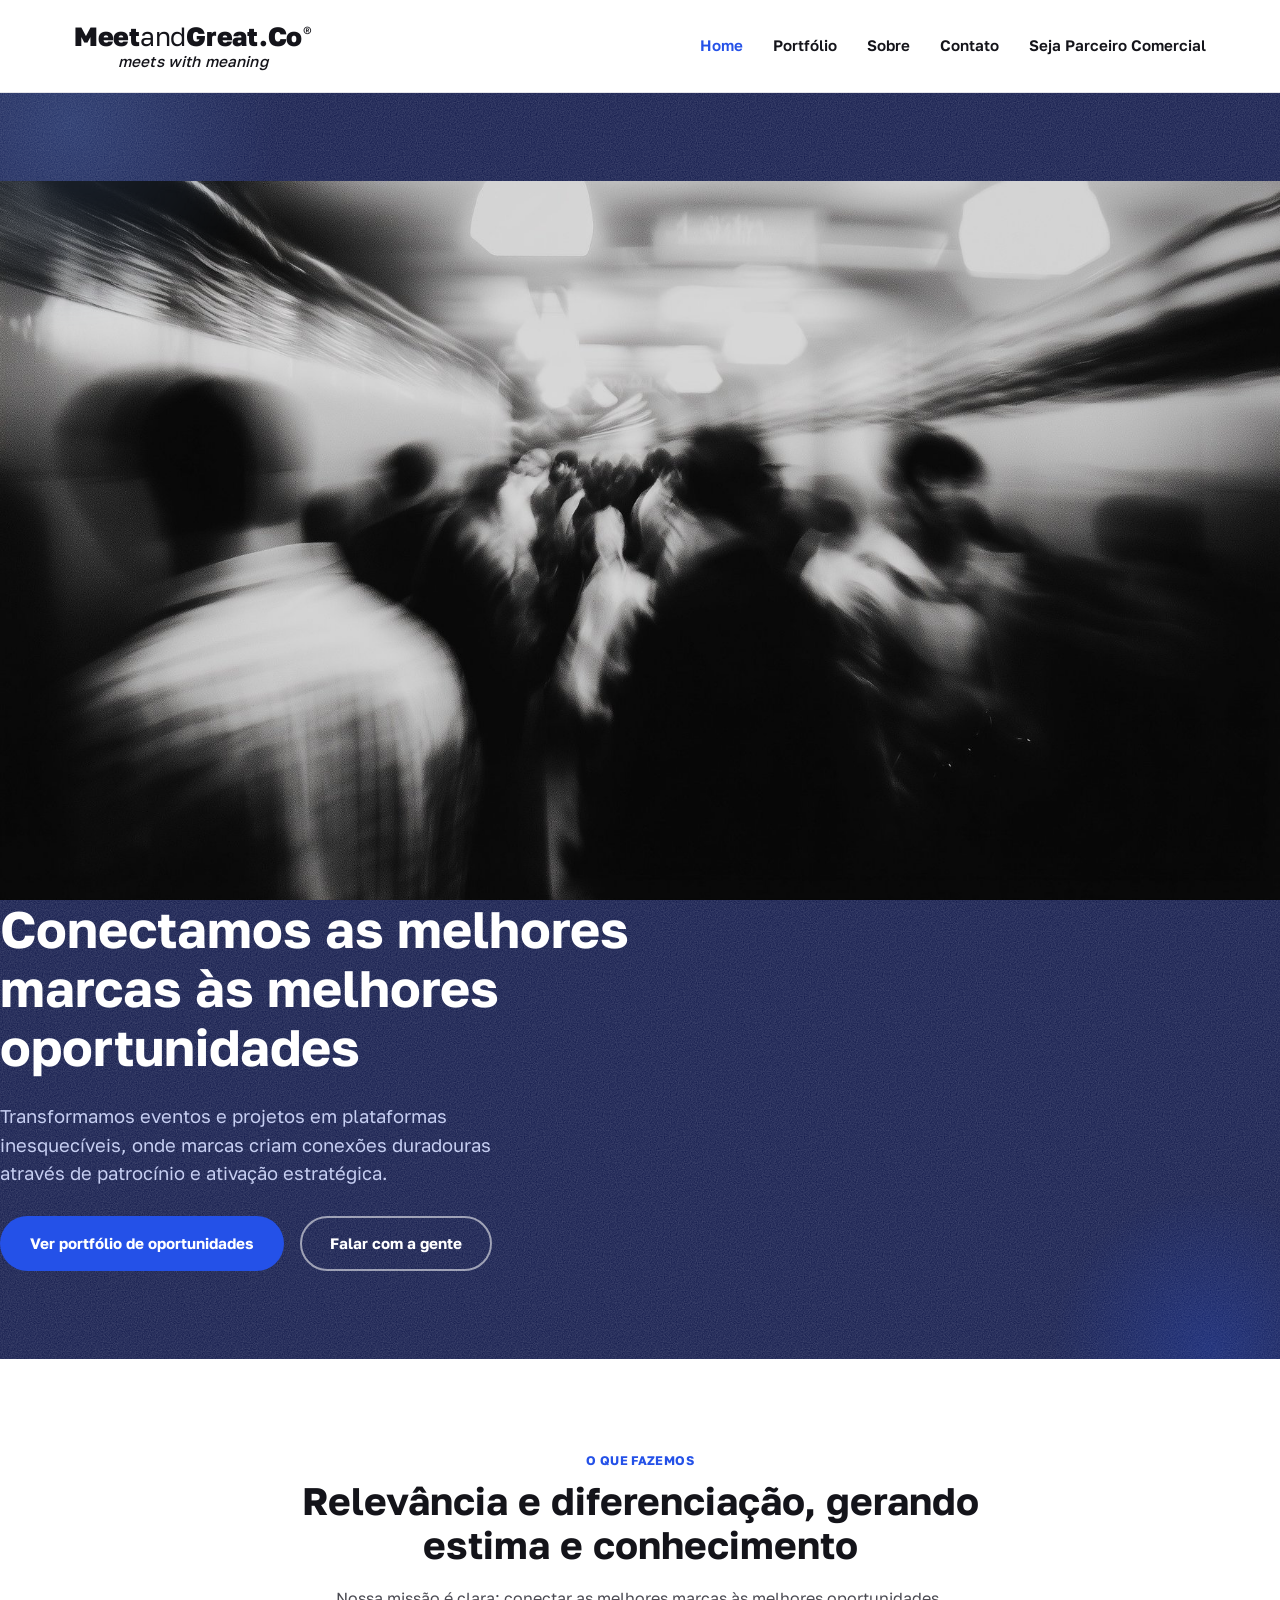
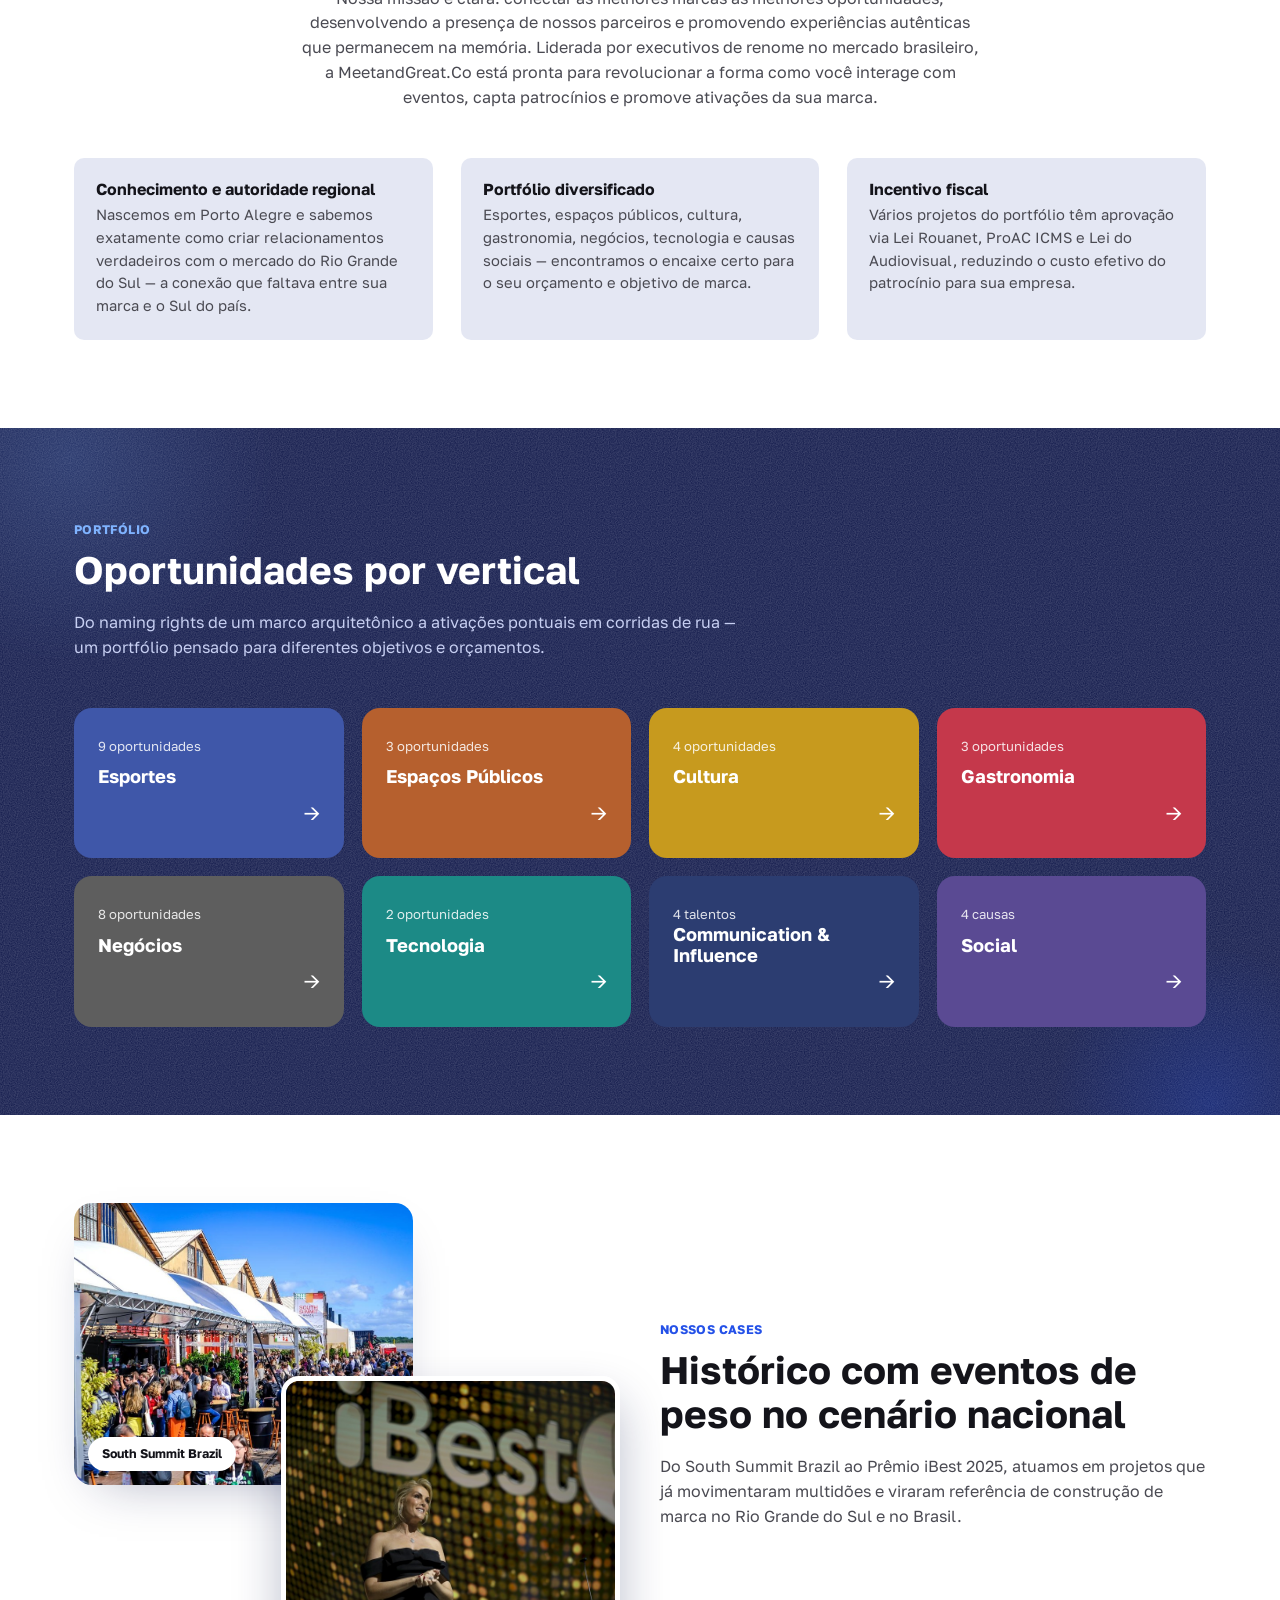
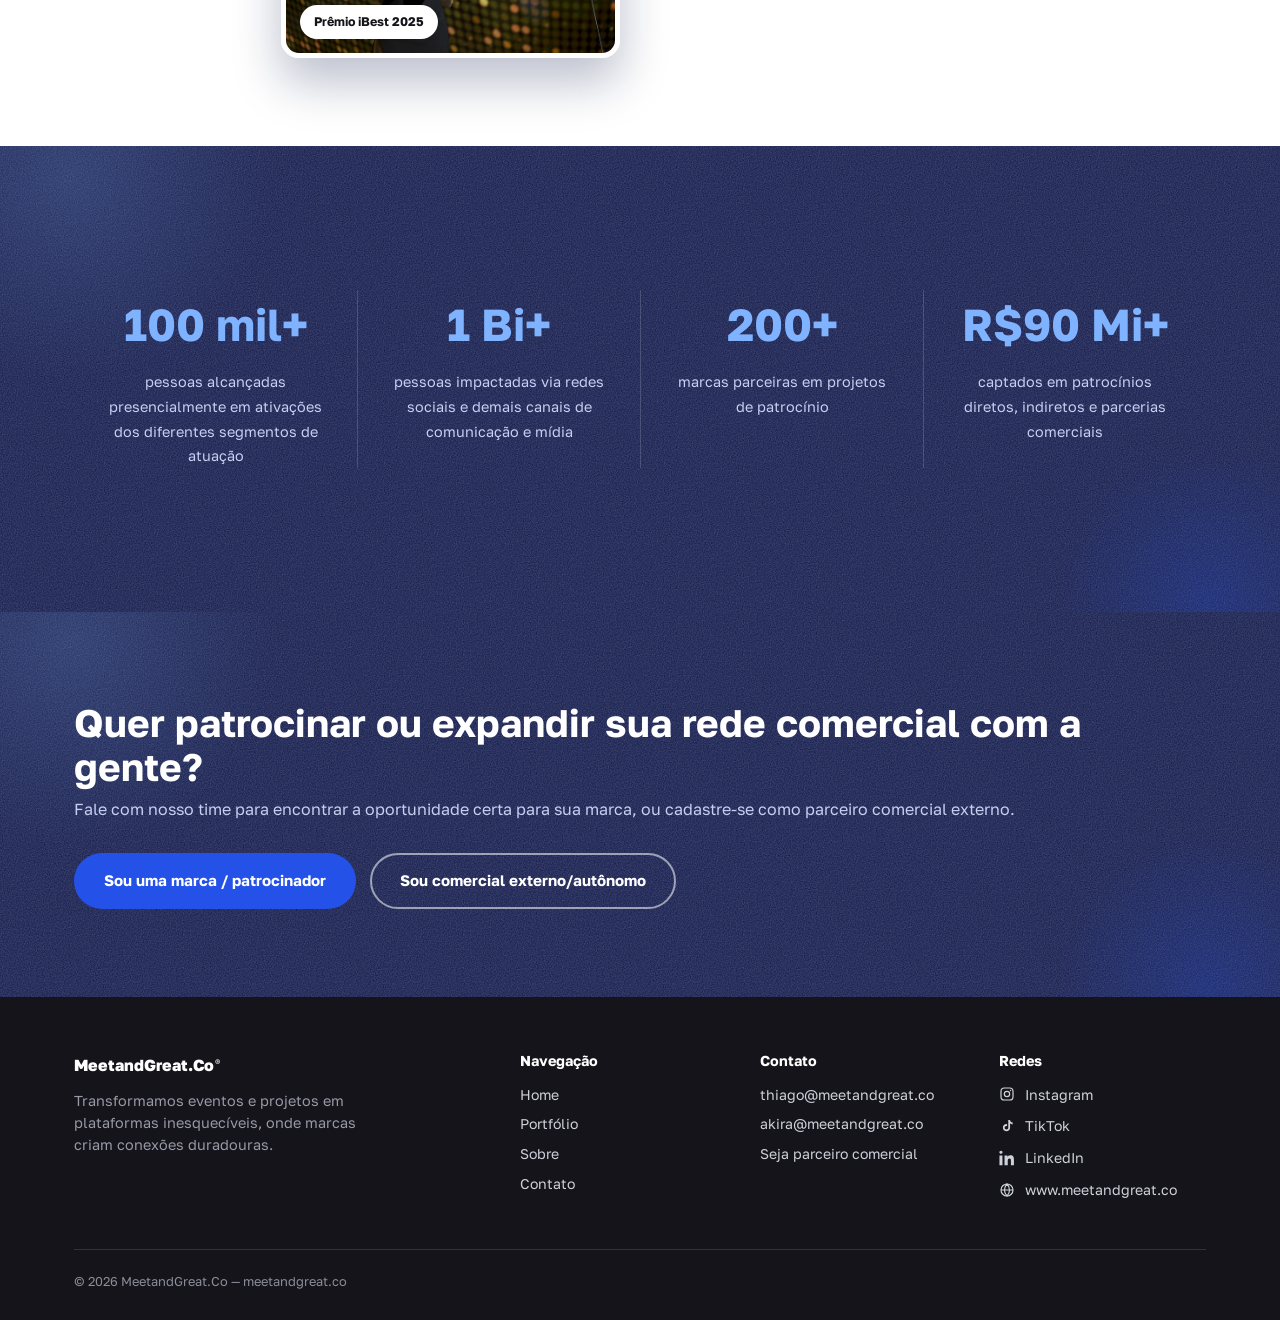
==== commit bd94f6db: "Add files via upload" ====
--- a/index.html
+++ b/index.html
@@ -26,8 +26,11 @@
   </div>
 </header>
 
-<section class="hero">
-  <div class="wrap">
+<section class="hero hero-split">
+  <div class="hero-photo">
+    <img src="assets/img/hero-photo.jpg" alt="Multidão em movimento — MeetandGreat.Co">
+  </div>
+  <div class="hero-text-col">
     <div class="hero-content">
       <h1>Conectamos as melhores marcas às melhores oportunidades</h1>
       <p class="lead">Transformamos eventos e projetos em plataformas inesquecíveis, onde marcas criam conexões duradouras através de patrocínio e ativação estratégica.</p>
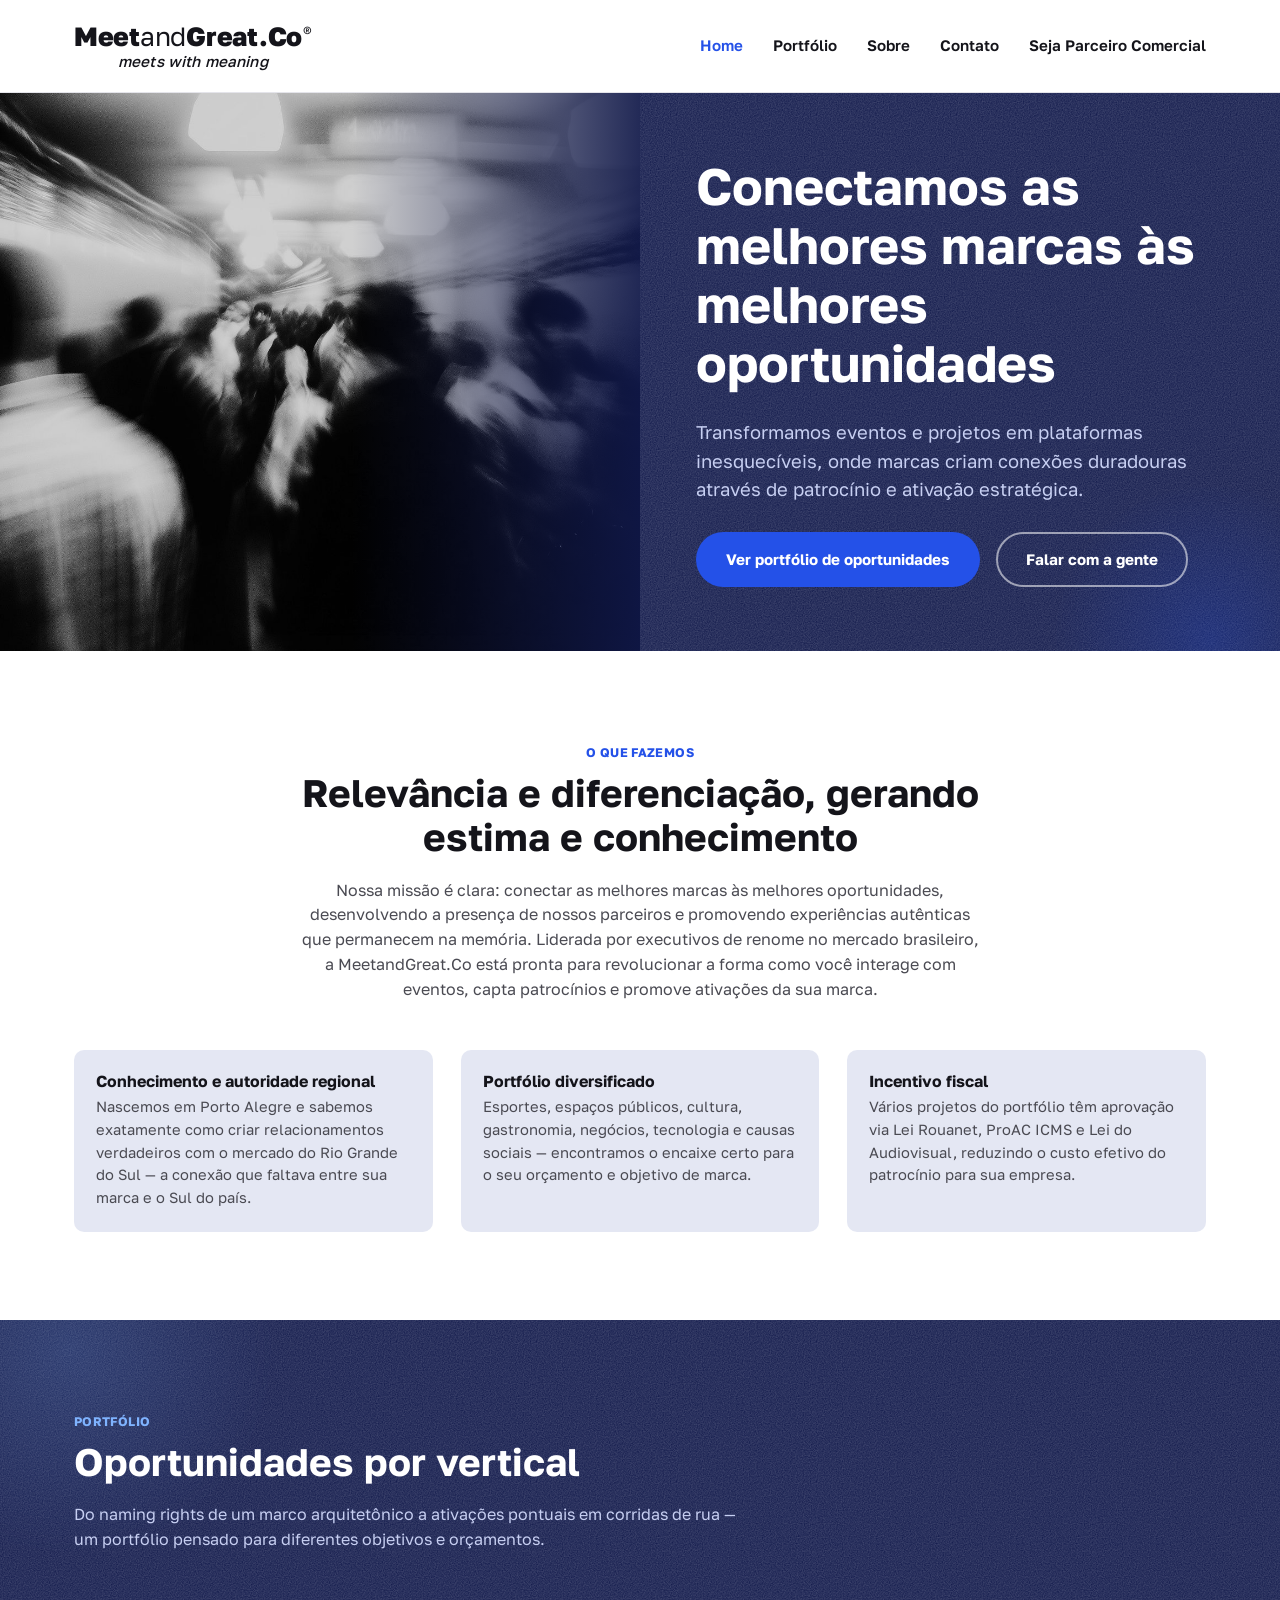
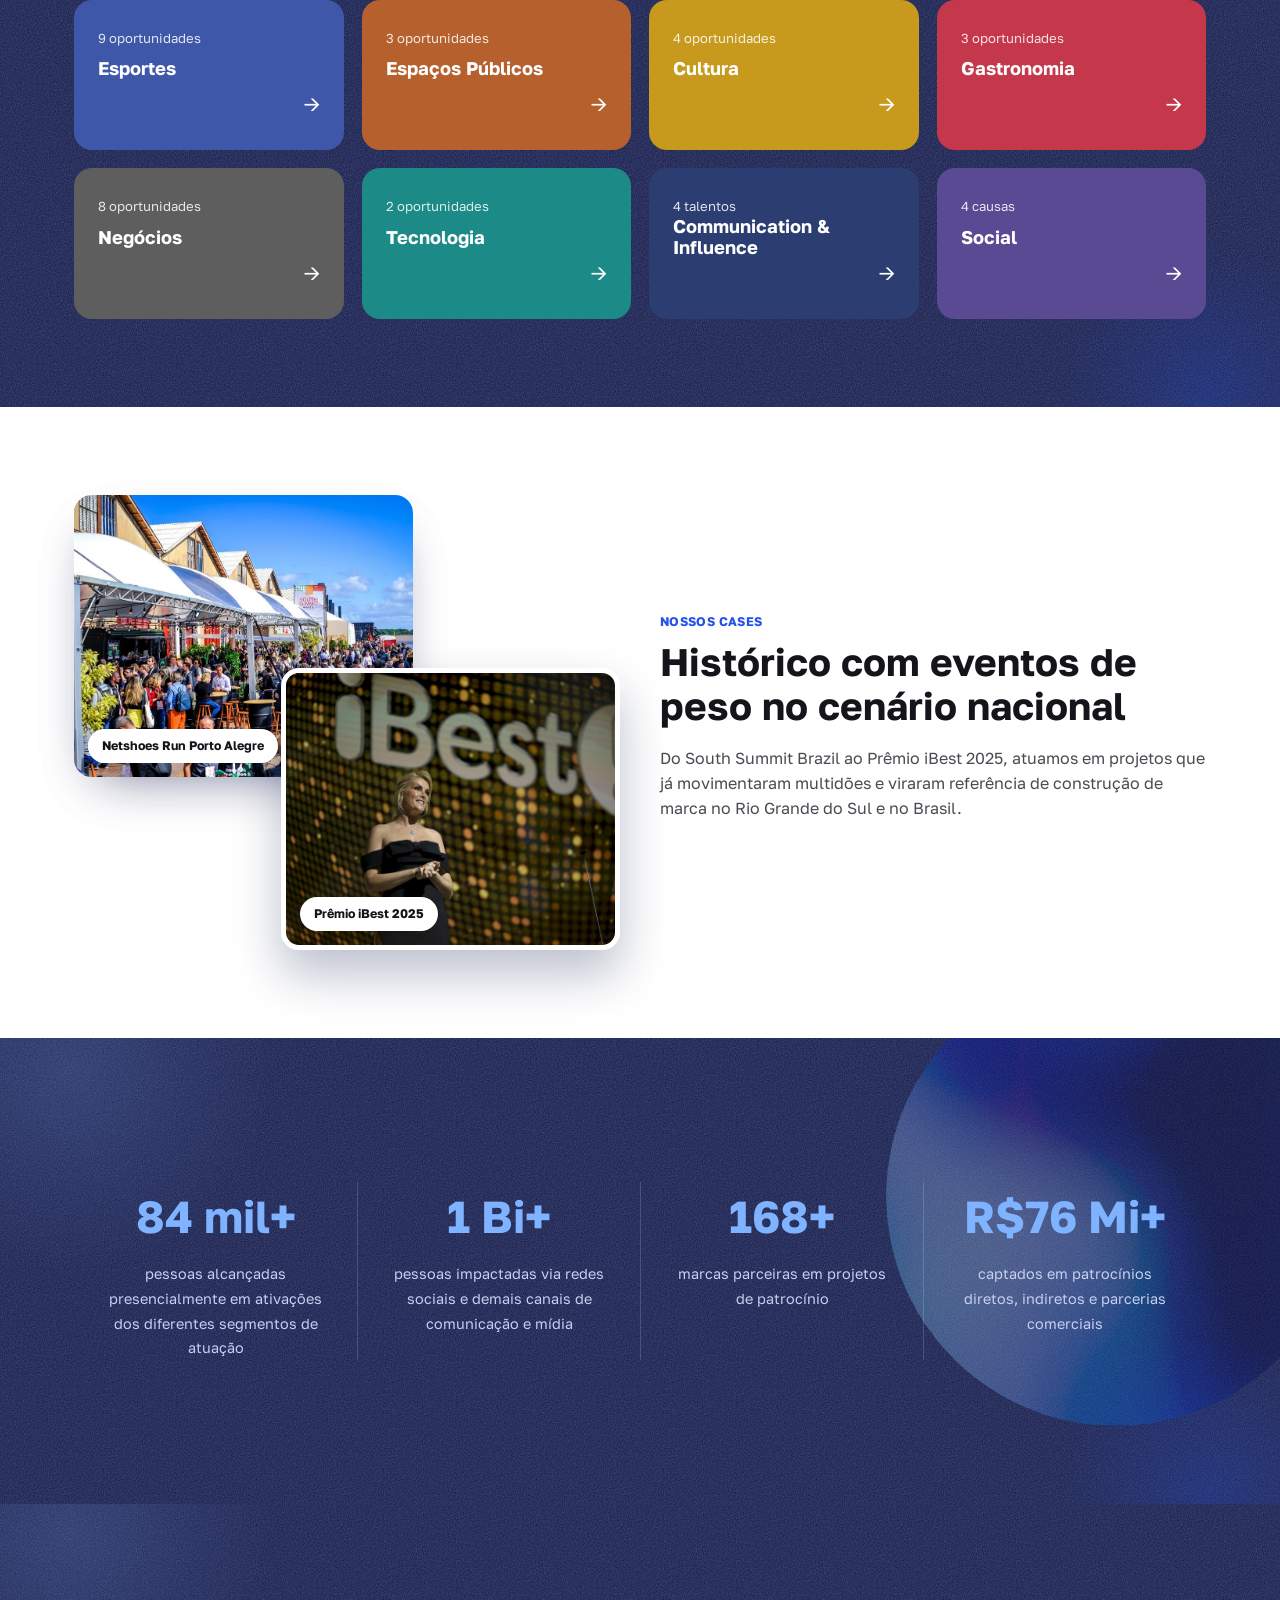
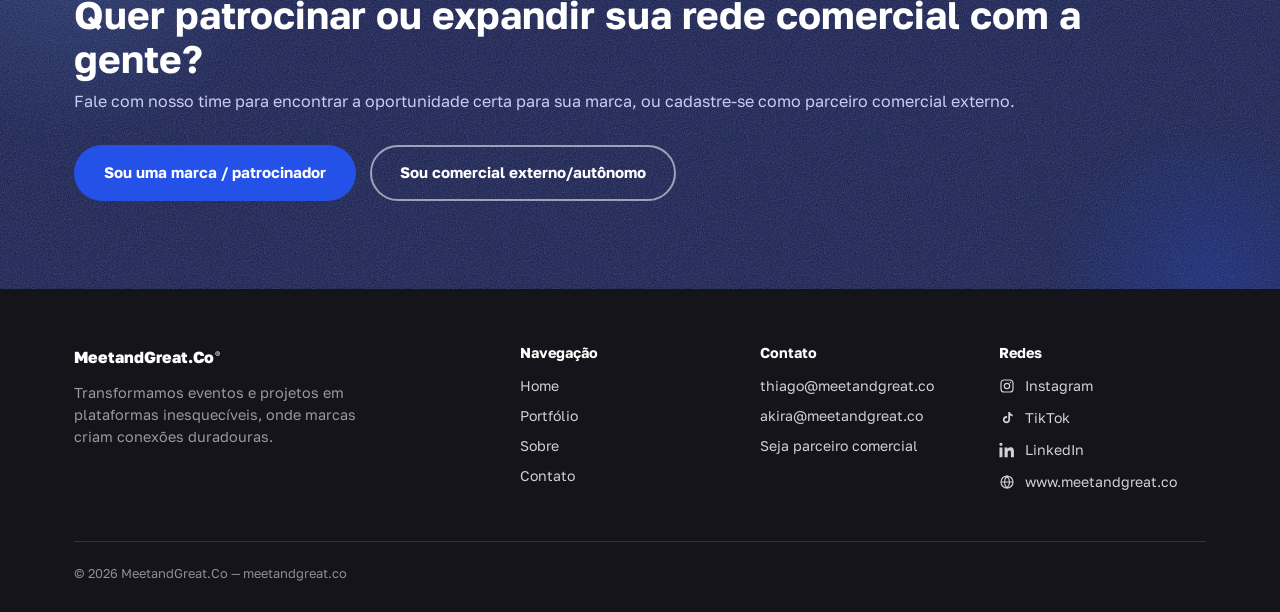
==== commit a1596138: "Add files via upload" ====
--- a/index.html
+++ b/index.html
@@ -67,6 +67,7 @@
 </section>
 
 <section class="bg-dark" id="verticals-section">
+  <span class="sphere-accent sz-xl pos-tr"></span>
   <div class="wrap">
     <div class="section-head">
       <span class="eyebrow">Portfólio</span>
@@ -125,6 +126,10 @@
         <img src="assets/img/cases-southsummit.jpg" alt="South Summit Brazil, case MeetandGreat.Co">
         <span class="case-badge">South Summit Brazil</span>
       </div>
+      <div class="case-card case-card-mid">
+        <img src="assets/img/cases-netshoes.jpg" alt="Netshoes Run Porto Alegre, case MeetandGreat.Co">
+        <span class="case-badge">Netshoes Run Porto Alegre</span>
+      </div>
       <div class="case-card case-card-front">
         <img src="assets/img/cases-ibest.jpg" alt="Prêmio iBest 2025, case MeetandGreat.Co">
         <span class="case-badge">Prêmio iBest 2025</span>
@@ -133,7 +138,7 @@
     <div id="cases-section">
       <span class="eyebrow">Nossos cases</span>
       <h2>Histórico com eventos de peso no cenário nacional</h2>
-      <p>Do South Summit Brazil ao Prêmio iBest 2025, atuamos em projetos que já movimentaram multidões e viraram referência de construção de marca no Rio Grande do Sul e no Brasil.</p>
+      <p>Do South Summit Brazil e Netshoes Run Porto Alegre ao Prêmio iBest 2025, atuamos em projetos que já movimentaram multidões e viraram referência de construção de marca no Rio Grande do Sul e no Brasil.</p>
     </div>
   </div>
 </section>
@@ -150,6 +155,7 @@
 </section>
 
 <section class="bg-dark" id="cta-final">
+  <span class="sphere-accent sz-lg pos-bl"></span>
   <div class="wrap">
     <div class="cta-banner" style="background:transparent;padding:0;">
       <div>
--- a/assets/css/style.css
+++ b/assets/css/style.css
@@ -189,13 +189,67 @@
 .hero .btn-outline { background: transparent; border-color: rgba(255,255,255,.55); color: #fff; }
 .hero .btn-outline:hover { background: rgba(255,255,255,.12); }
 
+/* ---------- Hero split (photo left / text right) ---------- */
+.hero.hero-split {
+  display: grid;
+  grid-template-columns: 1fr 1fr;
+  align-items: stretch;
+  padding: 0;
+}
+.hero-split .hero-photo {
+  position: relative;
+  overflow: hidden;
+  min-height: 460px;
+}
+.hero-split .hero-photo img {
+  width: 100%;
+  height: 100%;
+  object-fit: cover;
+  display: block;
+  filter: grayscale(1) contrast(1.05) brightness(.95);
+}
+.hero-split .hero-photo::after {
+  content: "";
+  position: absolute;
+  inset: 0;
+  background: linear-gradient(90deg, rgba(16,24,74,0) 55%, rgba(16,24,74,.9) 100%);
+  pointer-events: none;
+}
+.hero-split .hero-text-col {
+  position: relative;
+  z-index: 1;
+  display: flex;
+  align-items: center;
+  padding: 64px 48px 64px 56px;
+}
+.hero-split .hero-content { max-width: 560px; }
+@media (max-width: 900px) {
+  .hero.hero-split { grid-template-columns: 1fr; }
+  .hero-split .hero-photo { min-height: 320px; aspect-ratio: 16 / 10; }
+  .hero-split .hero-photo::after { background: linear-gradient(180deg, rgba(16,24,74,0) 55%, rgba(16,24,74,.92) 100%); }
+  .hero-split .hero-text-col { padding: 40px 24px 48px; }
+}
+
 /* ---------- Section basics ---------- */
 section { padding: 88px 0; }
 section.tight { padding: 56px 0; }
 .section-head { max-width: 680px; margin-bottom: 48px; }
 .section-head.center { margin-left: auto; margin-right: auto; text-align: center; }
 
-.bg-soft { background: var(--paper-soft); }
+.bg-soft { position: relative; overflow: hidden; background: var(--paper-soft); }
+.bg-soft::before {
+  content: "";
+  position: absolute;
+  inset: 0;
+  background-image: url("../img/texture-wave.jpg");
+  background-size: cover;
+  background-position: center;
+  opacity: .3;
+  mix-blend-mode: multiply;
+  pointer-events: none;
+  z-index: 0;
+}
+.bg-soft .wrap { position: relative; z-index: 1; }
 .bg-dark { position: relative; overflow: hidden; background: var(--brand-blue-dark); color: #fff; }
 .bg-dark p { color: #c7cff2; }
 .bg-dark h2, .bg-dark h3 { color: #fff; }
@@ -353,12 +407,29 @@
 }
 
 .stats-band {
+  position: relative;
   display: grid;
   grid-template-columns: repeat(4, 1fr);
   gap: 0;
   padding: 56px 0;
 }
+.stats-band::before {
+  content: "";
+  position: absolute;
+  width: 460px;
+  height: 460px;
+  right: -140px;
+  top: -160px;
+  background-image: url("../img/sphere-accent.png");
+  background-size: contain;
+  background-repeat: no-repeat;
+  opacity: .3;
+  z-index: 0;
+  pointer-events: none;
+}
 .stats-band .stat {
+  position: relative;
+  z-index: 1;
   text-align: center;
   padding: 0 32px;
   border-left: 1px solid rgba(255,255,255,.16);
@@ -596,6 +667,7 @@
 
 /* ---------- Responsive ---------- */
 @media (max-width: 900px) {
+  .stats-band::before { width: 280px; height: 280px; right: -90px; top: -100px; opacity: .22; }
   .grid-3, .grid-2, .diff-list, .contact-direct, .stats-row, .stats-band { grid-template-columns: 1fr 1fr; }
   footer .foot-grid { grid-template-columns: 1fr 1fr; }
   .team-card { grid-template-columns: 1fr; text-align: left; }
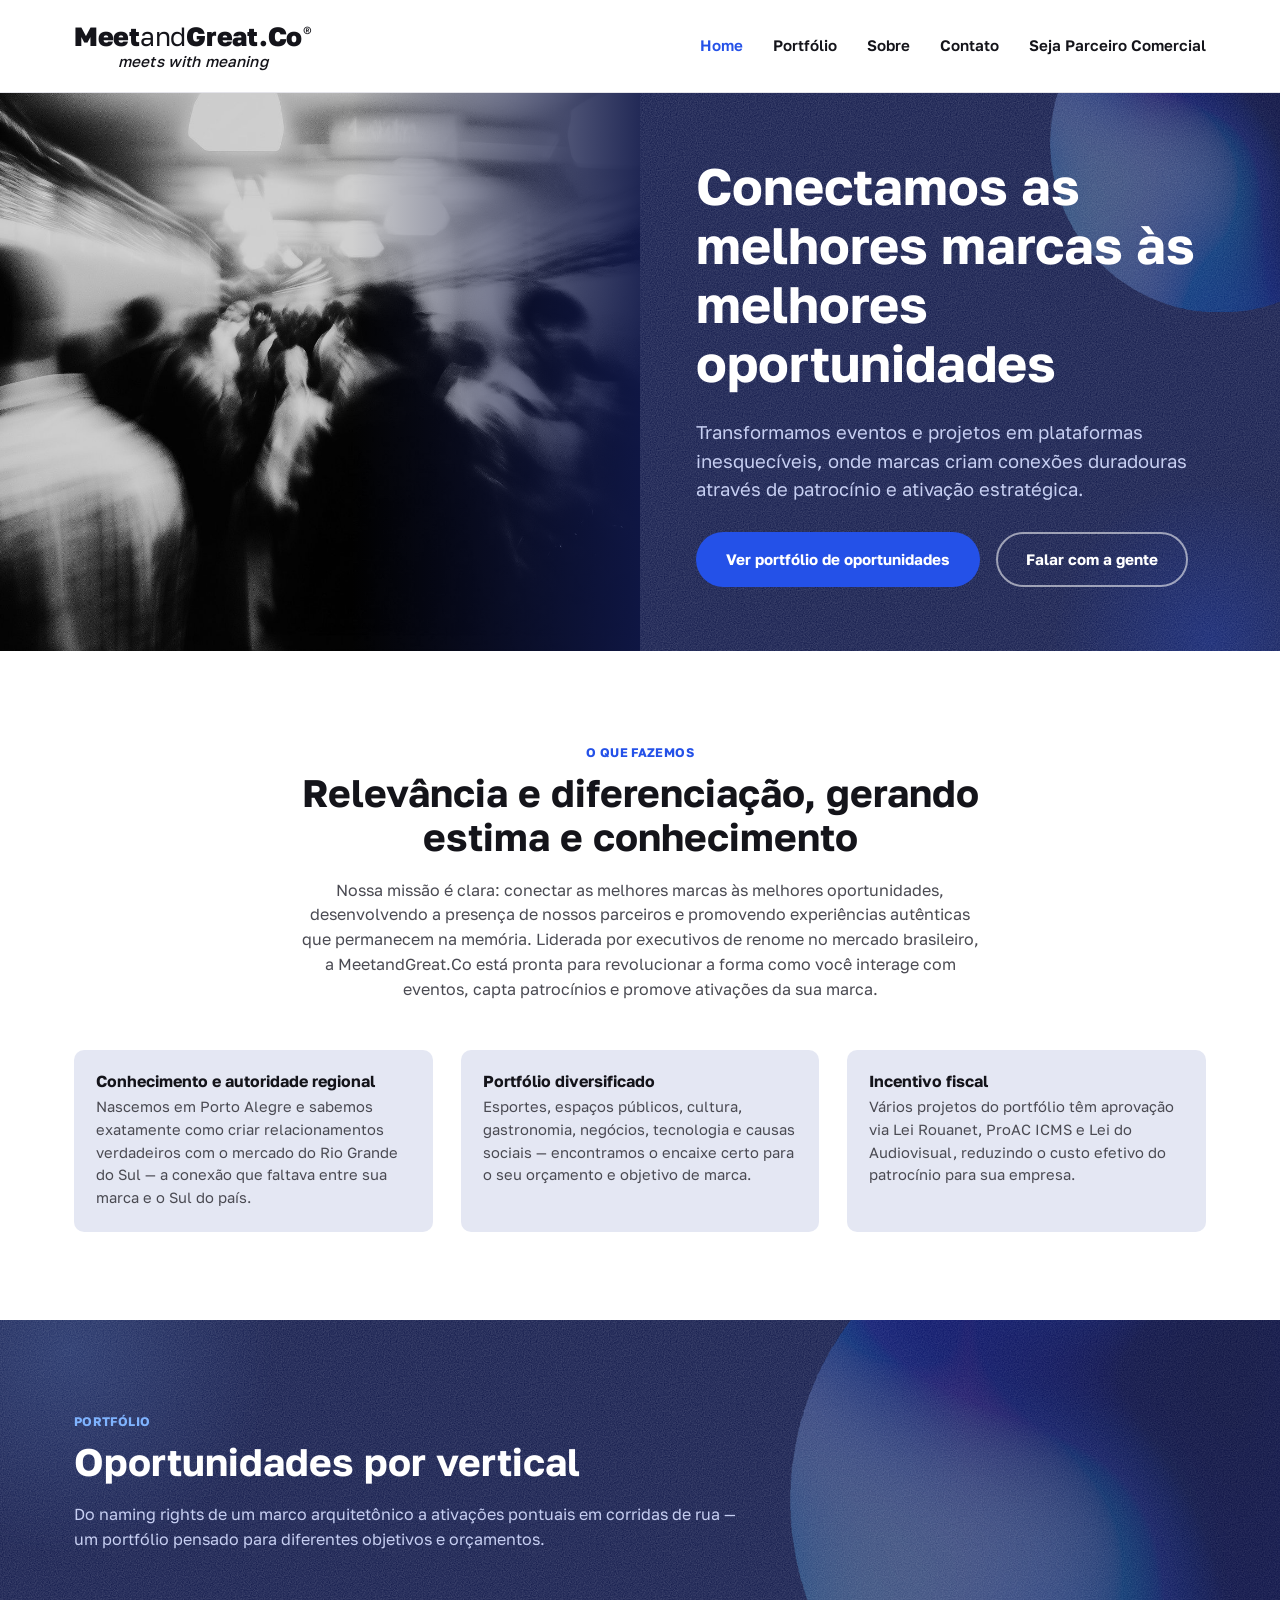
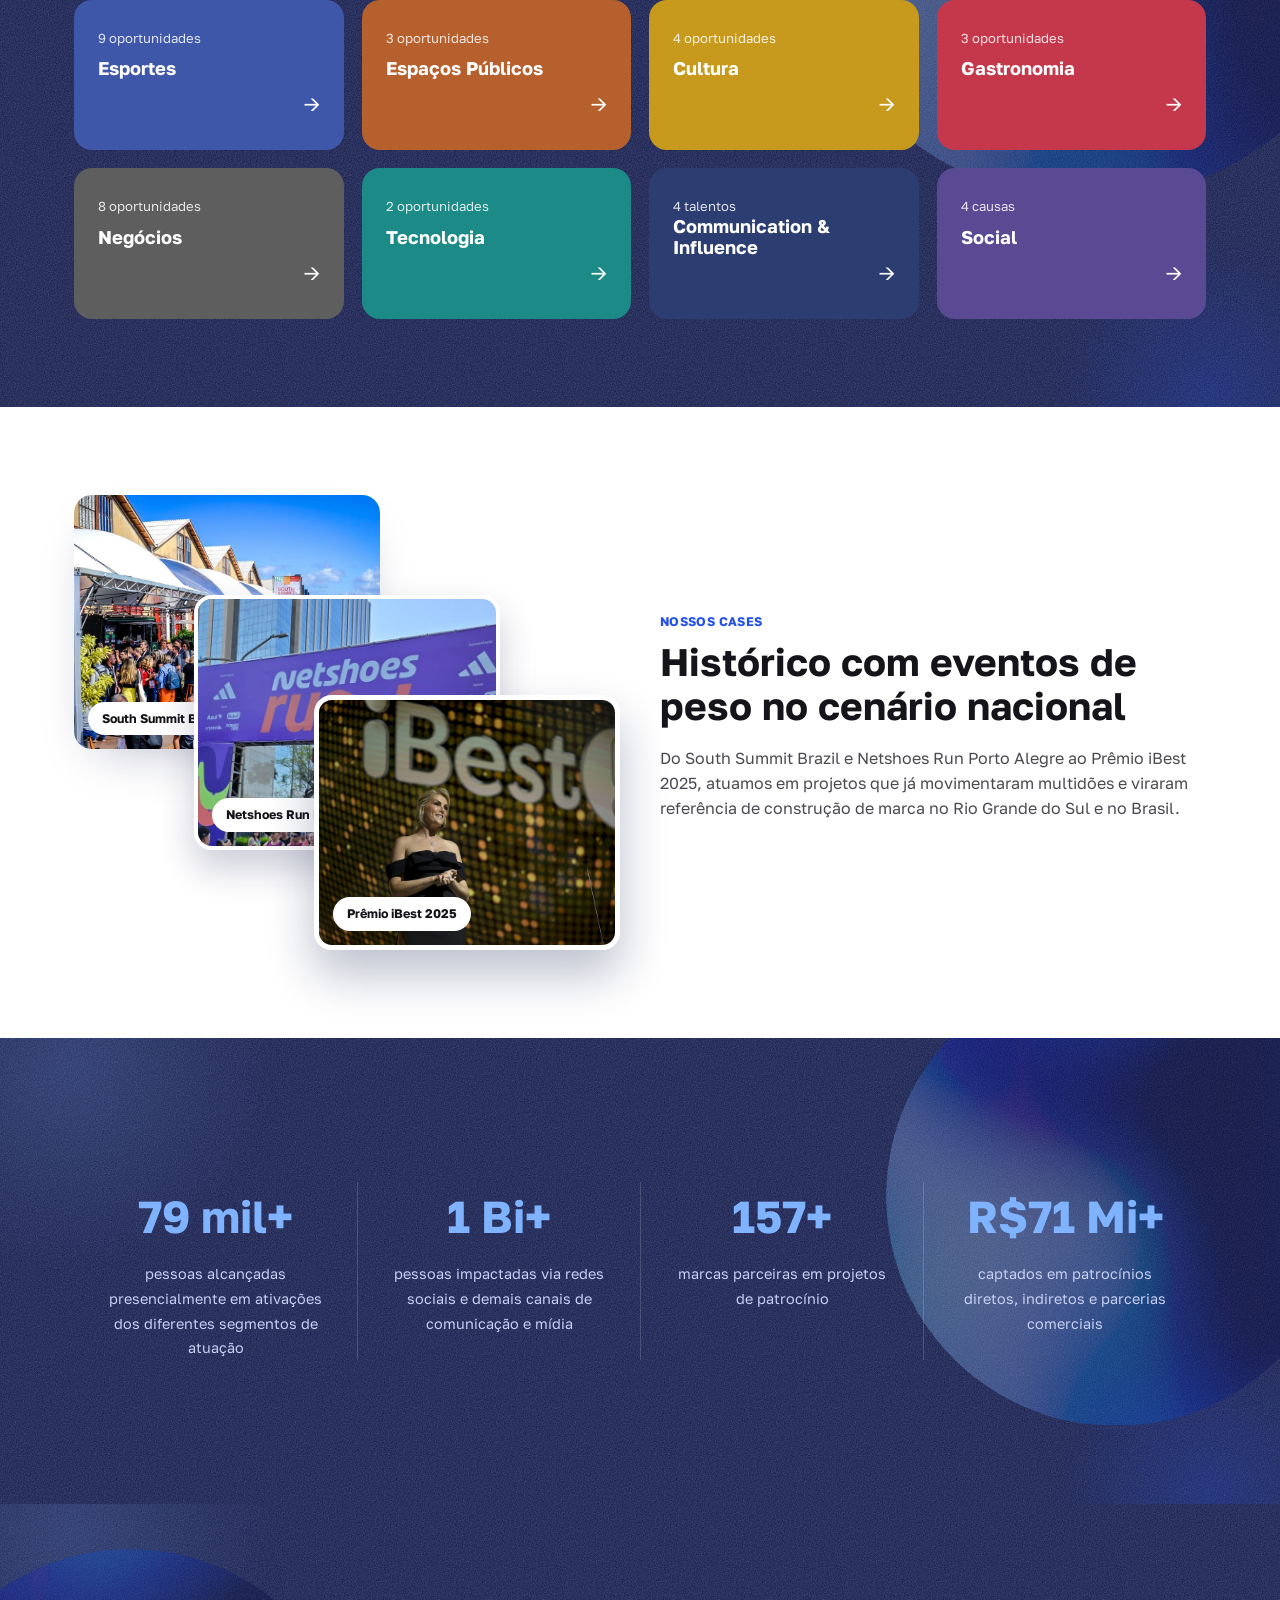
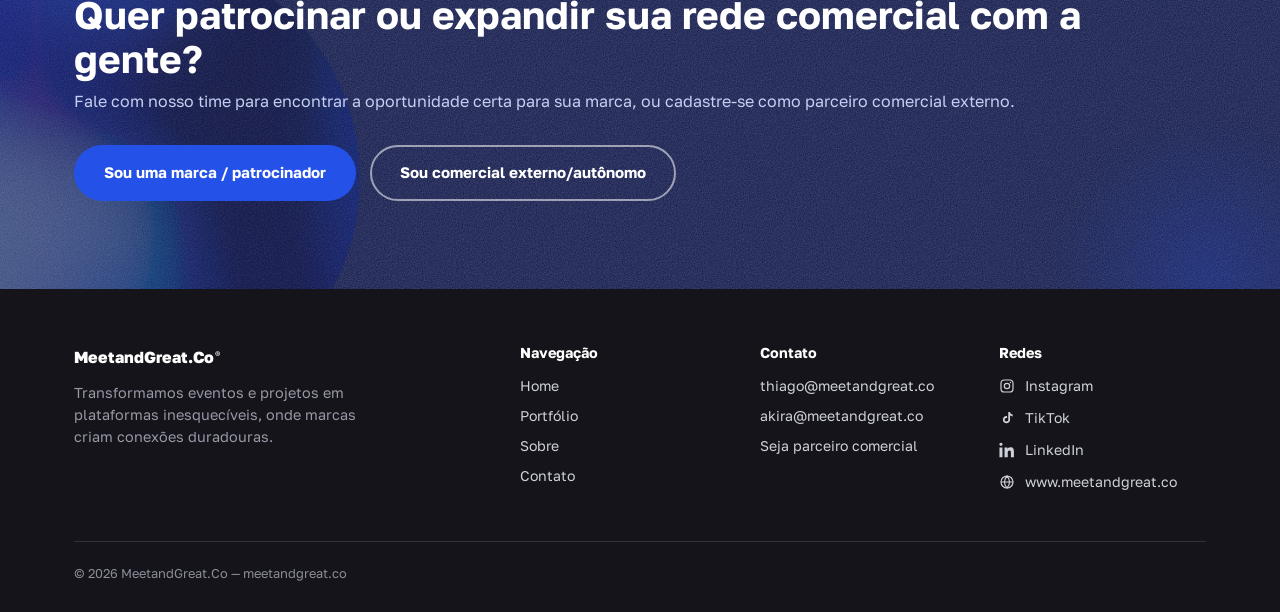
==== commit 91f462f5: "Add files via upload" ====
--- a/index.html
+++ b/index.html
@@ -27,6 +27,7 @@
 </header>
 
 <section class="hero hero-split">
+  <span class="sphere-accent sz-md pos-tr"></span>
   <div class="hero-photo">
     <img src="assets/img/hero-photo.jpg" alt="Multidão em movimento — MeetandGreat.Co">
   </div>
--- a/assets/css/style.css
+++ b/assets/css/style.css
@@ -228,6 +228,31 @@
   .hero-split .hero-photo { min-height: 320px; aspect-ratio: 16 / 10; }
   .hero-split .hero-photo::after { background: linear-gradient(180deg, rgba(16,24,74,0) 55%, rgba(16,24,74,.92) 100%); }
   .hero-split .hero-text-col { padding: 40px 24px 48px; }
+}
+
+/* ---------- Sphere accent (decorative, reusable across dark sections) ---------- */
+.sphere-accent {
+  position: absolute;
+  background-image: url("../img/sphere-accent.png");
+  background-size: contain;
+  background-repeat: no-repeat;
+  opacity: .28;
+  z-index: 0;
+  pointer-events: none;
+}
+.sphere-accent.sz-sm { width: 220px; height: 220px; }
+.sphere-accent.sz-md { width: 340px; height: 340px; }
+.sphere-accent.sz-lg { width: 460px; height: 460px; }
+.sphere-accent.sz-xl { width: 600px; height: 600px; }
+.sphere-accent.pos-tl { top: -110px; left: -110px; }
+.sphere-accent.pos-tr { top: -120px; right: -110px; }
+.sphere-accent.pos-bl { bottom: -120px; left: -100px; }
+.sphere-accent.pos-br { bottom: -110px; right: -110px; }
+@media (max-width: 900px) {
+  .sphere-accent.sz-xl { width: 380px; height: 380px; }
+  .sphere-accent.sz-lg { width: 300px; height: 300px; }
+  .sphere-accent.sz-md { width: 220px; height: 220px; }
+  .sphere-accent.sz-sm { width: 160px; height: 160px; }
 }
 
 /* ---------- Section basics ---------- */
@@ -369,7 +394,7 @@
   box-shadow: var(--shadow);
 }
 
-/* ---------- Case stack (two equal, diagonally offset photo cards) ---------- */
+/* ---------- Case stack (three diagonally cascading photo cards) ---------- */
 .case-stack {
   position: relative;
   aspect-ratio: 6 / 5;
@@ -379,15 +404,22 @@
   overflow: hidden;
   box-shadow: var(--shadow);
   position: absolute;
-  width: 62%;
-  height: 62%;
+  width: 56%;
+  height: 56%;
 }
 .case-card img { width: 100%; height: 100%; display: block; object-fit: cover; }
 .case-card-back { top: 0; left: 0; z-index: 1; }
+.case-card-mid {
+  top: 22%;
+  left: 22%;
+  z-index: 2;
+  border: 4px solid #fff;
+  box-shadow: 0 18px 36px rgba(16,24,74,.22);
+}
 .case-card-front {
   bottom: 0;
   right: 0;
-  z-index: 2;
+  z-index: 3;
   border: 5px solid #fff;
   box-shadow: 0 24px 48px rgba(16,24,74,.28);
 }
@@ -687,5 +719,5 @@
   .stats-band .stat:first-child { border-top: none; }
   .case-stack { aspect-ratio: auto; display: flex; flex-direction: column; gap: 16px; margin-bottom: 40px; }
   .case-card { position: static; width: 100%; height: auto; aspect-ratio: 4/3; }
-  .case-card-front { border-width: 0; box-shadow: var(--shadow); }
-}
+  .case-card-mid, .case-card-front { border-width: 0; box-shadow: var(--shadow); }
+}
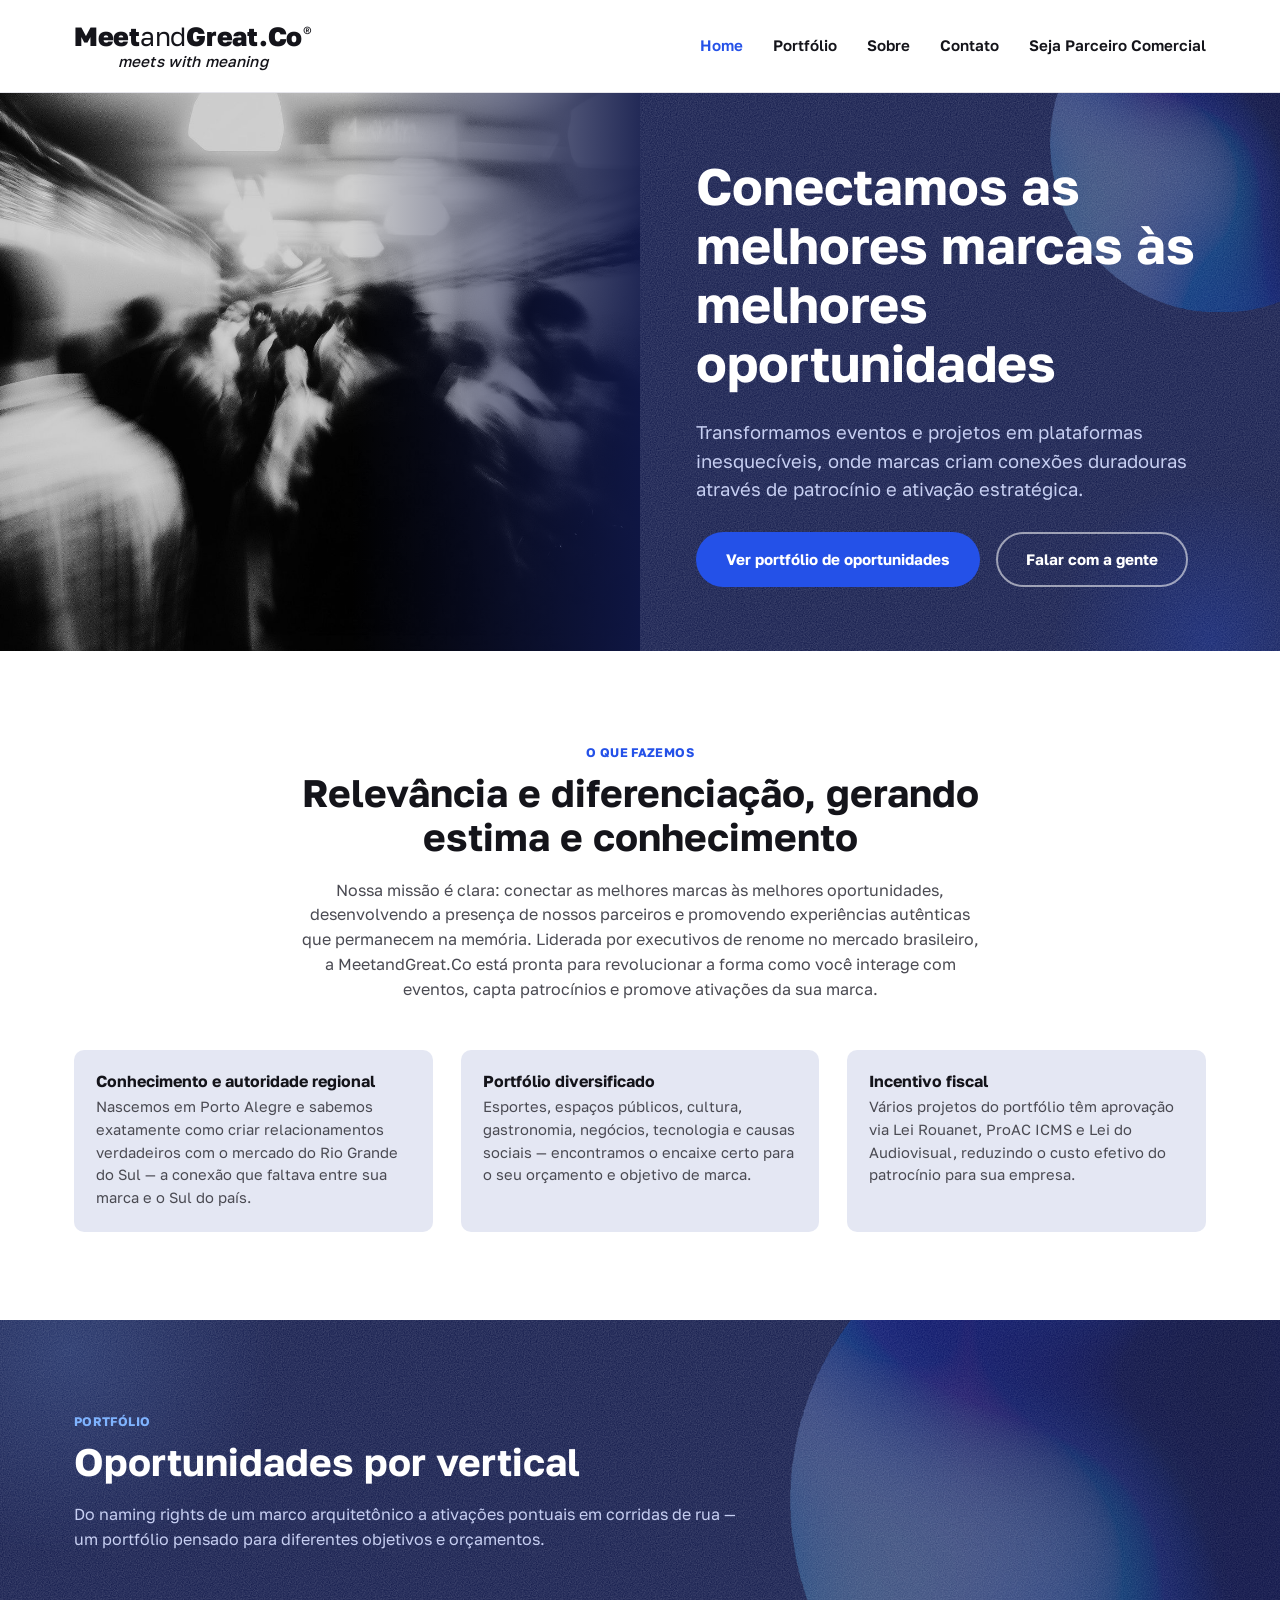
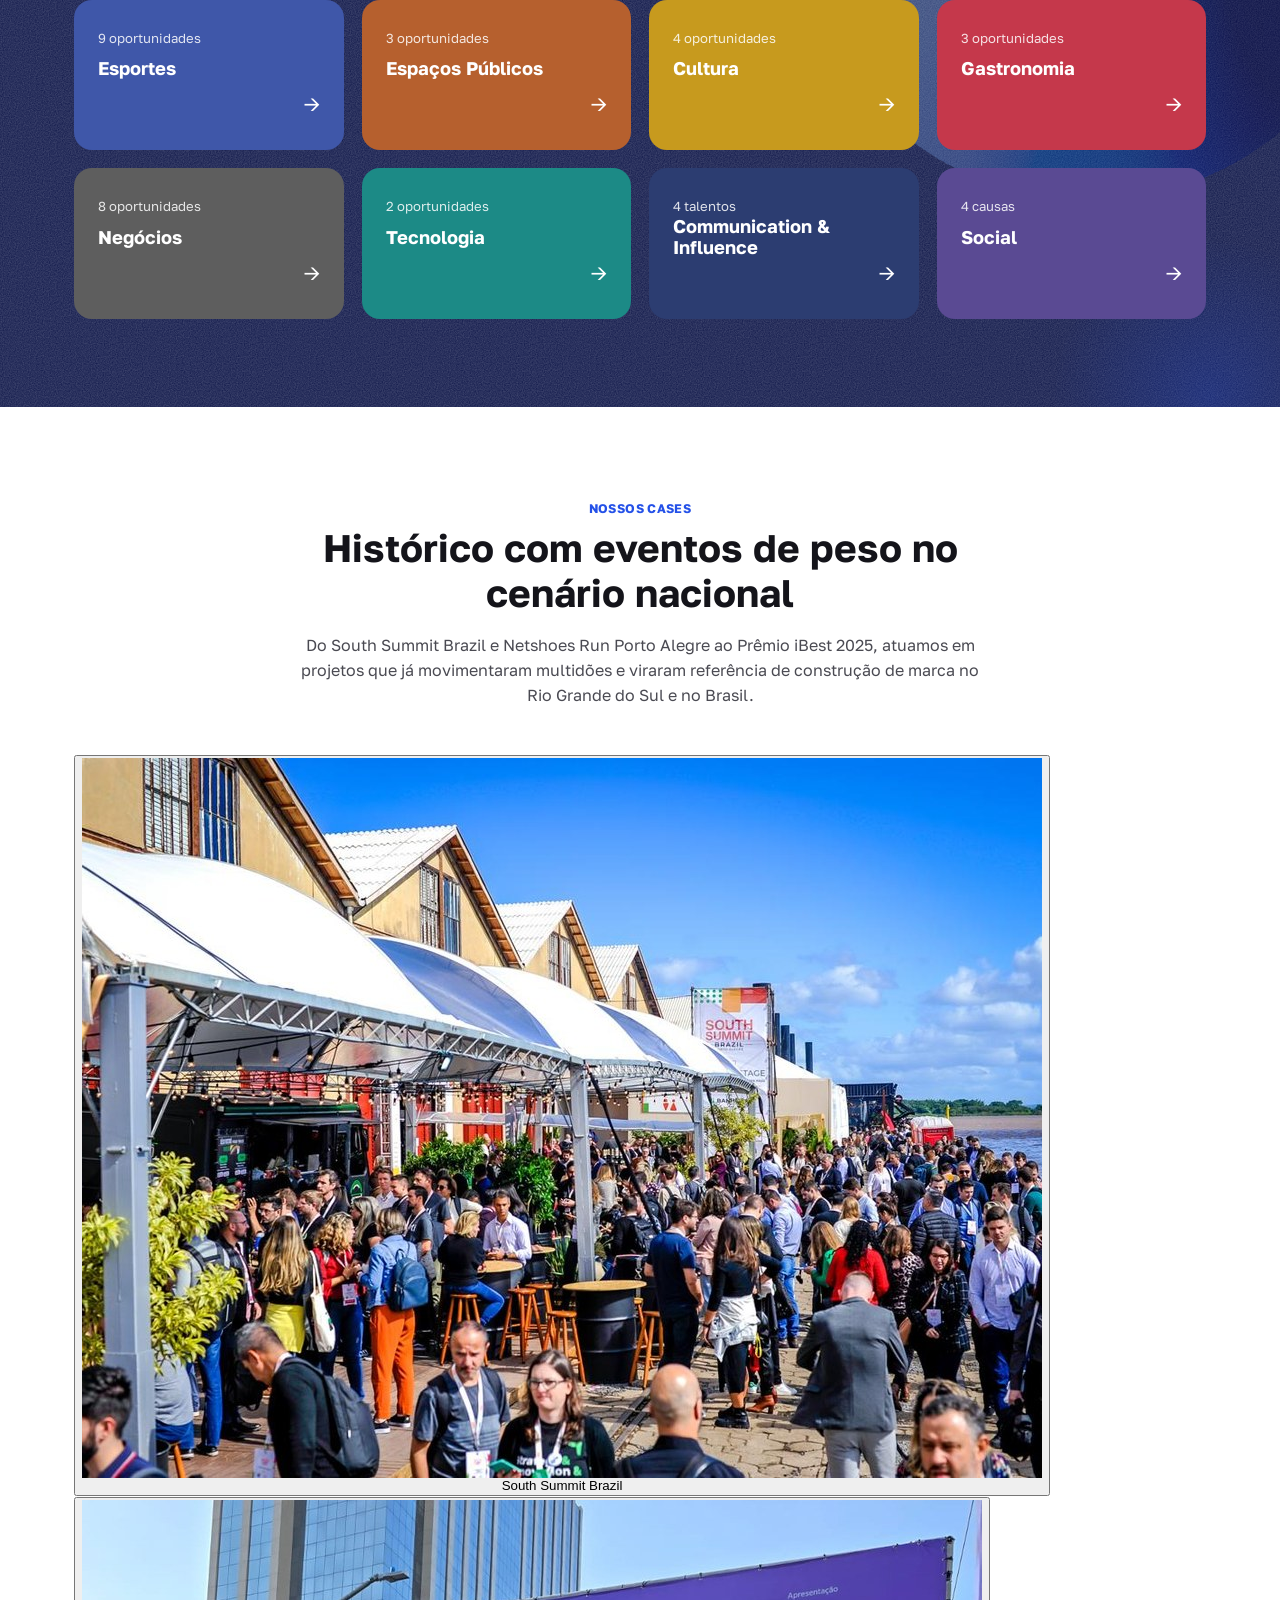
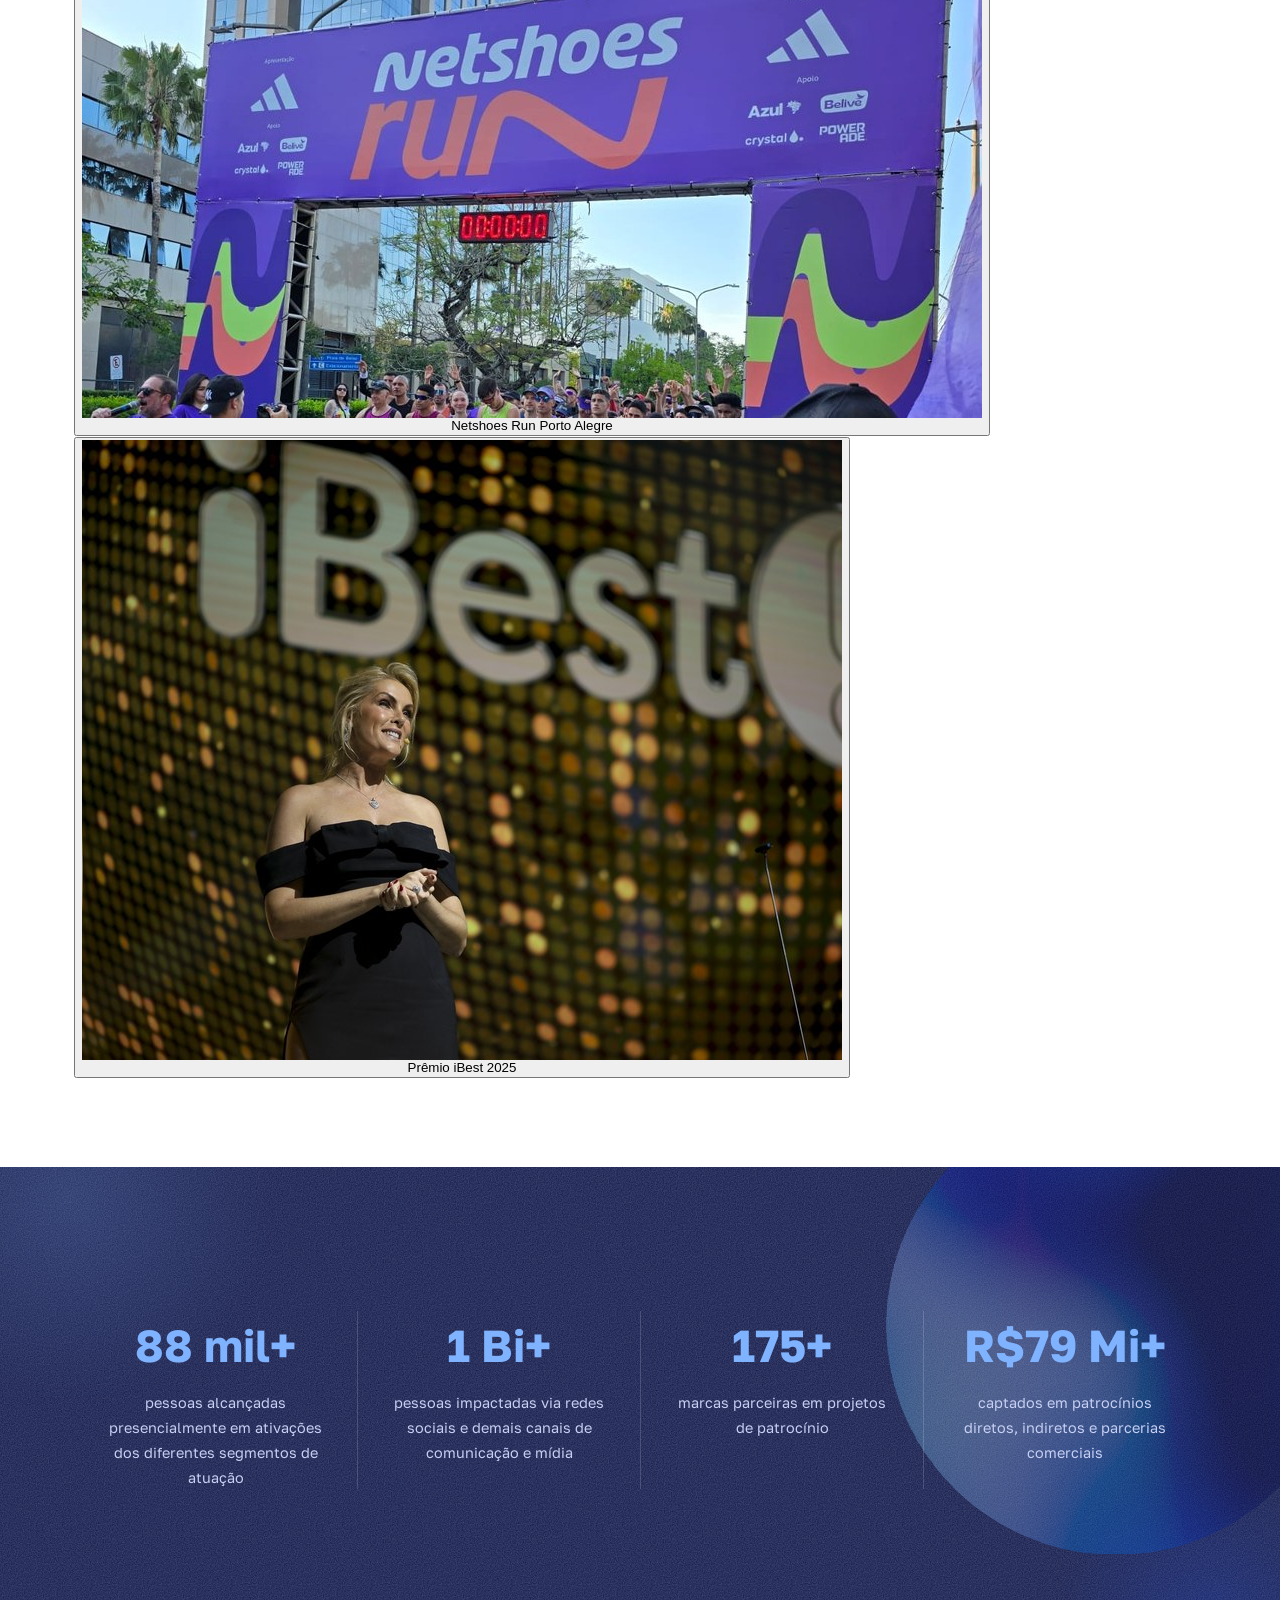
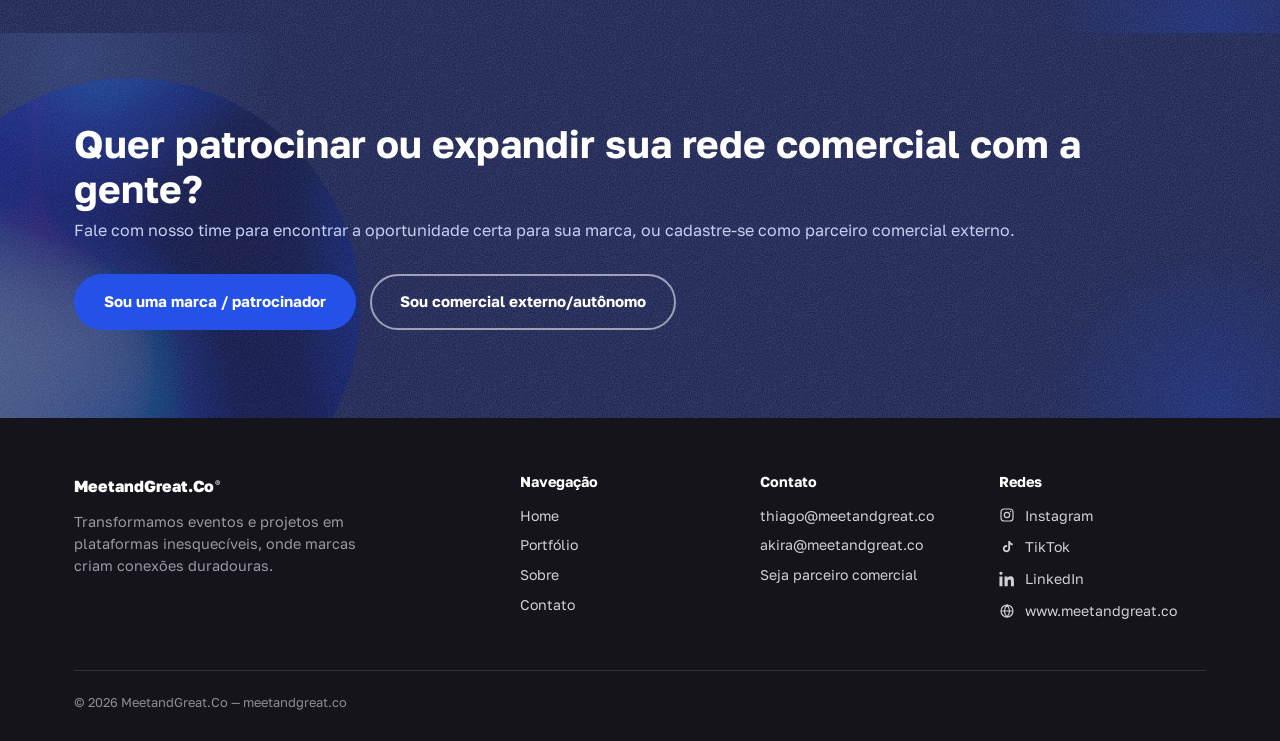
==== commit 81b52edc: "Add files via upload" ====
--- a/index.html
+++ b/index.html
@@ -121,25 +121,25 @@
 </section>
 
 <section>
-  <div class="wrap grid-2" style="align-items:center;">
-    <div class="case-stack">
-      <div class="case-card case-card-back">
-        <img src="assets/img/cases-southsummit.jpg" alt="South Summit Brazil, case MeetandGreat.Co">
-        <span class="case-badge">South Summit Brazil</span>
-      </div>
-      <div class="case-card case-card-mid">
-        <img src="assets/img/cases-netshoes.jpg" alt="Netshoes Run Porto Alegre, case MeetandGreat.Co">
-        <span class="case-badge">Netshoes Run Porto Alegre</span>
-      </div>
-      <div class="case-card case-card-front">
-        <img src="assets/img/cases-ibest.jpg" alt="Prêmio iBest 2025, case MeetandGreat.Co">
-        <span class="case-badge">Prêmio iBest 2025</span>
-      </div>
-    </div>
-    <div id="cases-section">
+  <div class="wrap">
+    <div class="section-head center" id="cases-section">
       <span class="eyebrow">Nossos cases</span>
       <h2>Histórico com eventos de peso no cenário nacional</h2>
       <p>Do South Summit Brazil e Netshoes Run Porto Alegre ao Prêmio iBest 2025, atuamos em projetos que já movimentaram multidões e viraram referência de construção de marca no Rio Grande do Sul e no Brasil.</p>
+    </div>
+    <div class="cases-reveal">
+      <button type="button" class="case-reveal-panel case-1" style="--pos:50% 38%;">
+        <img src="assets/img/cases-southsummit.jpg" alt="South Summit Brazil, case MeetandGreat.Co">
+        <span class="case-reveal-overlay"><span class="case-reveal-name">South Summit Brazil</span></span>
+      </button>
+      <button type="button" class="case-reveal-panel case-2" style="--pos:50% 12%;">
+        <img src="assets/img/cases-netshoes.jpg" alt="Netshoes Run Porto Alegre, case MeetandGreat.Co">
+        <span class="case-reveal-overlay"><span class="case-reveal-name">Netshoes Run Porto Alegre</span></span>
+      </button>
+      <button type="button" class="case-reveal-panel case-3" style="--pos:50% 22%;">
+        <img src="assets/img/cases-ibest.jpg" alt="Prêmio iBest 2025, case MeetandGreat.Co">
+        <span class="case-reveal-overlay"><span class="case-reveal-name">Prêmio iBest 2025</span></span>
+      </button>
     </div>
   </div>
 </section>
--- a/assets/css/style.css
+++ b/assets/css/style.css
@@ -629,6 +629,25 @@
 }
 .form-note { font-size: .82rem; color: var(--ink-soft); }
 
+.consent-check {
+  display: flex;
+  align-items: flex-start;
+  gap: 12px;
+  padding: 16px 18px;
+  border-radius: var(--radius-sm);
+  border: 1px solid var(--line);
+  background: #fff;
+}
+.consent-check input[type="checkbox"] {
+  margin-top: 3px;
+  width: 18px;
+  height: 18px;
+  flex-shrink: 0;
+  accent-color: var(--brand-blue);
+}
+.consent-check label { font-size: .85rem; color: var(--ink); line-height: 1.55; }
+.consent-check label b { font-weight: 700; }
+
 .contact-direct {
   display: grid;
   grid-template-columns: repeat(2, 1fr);
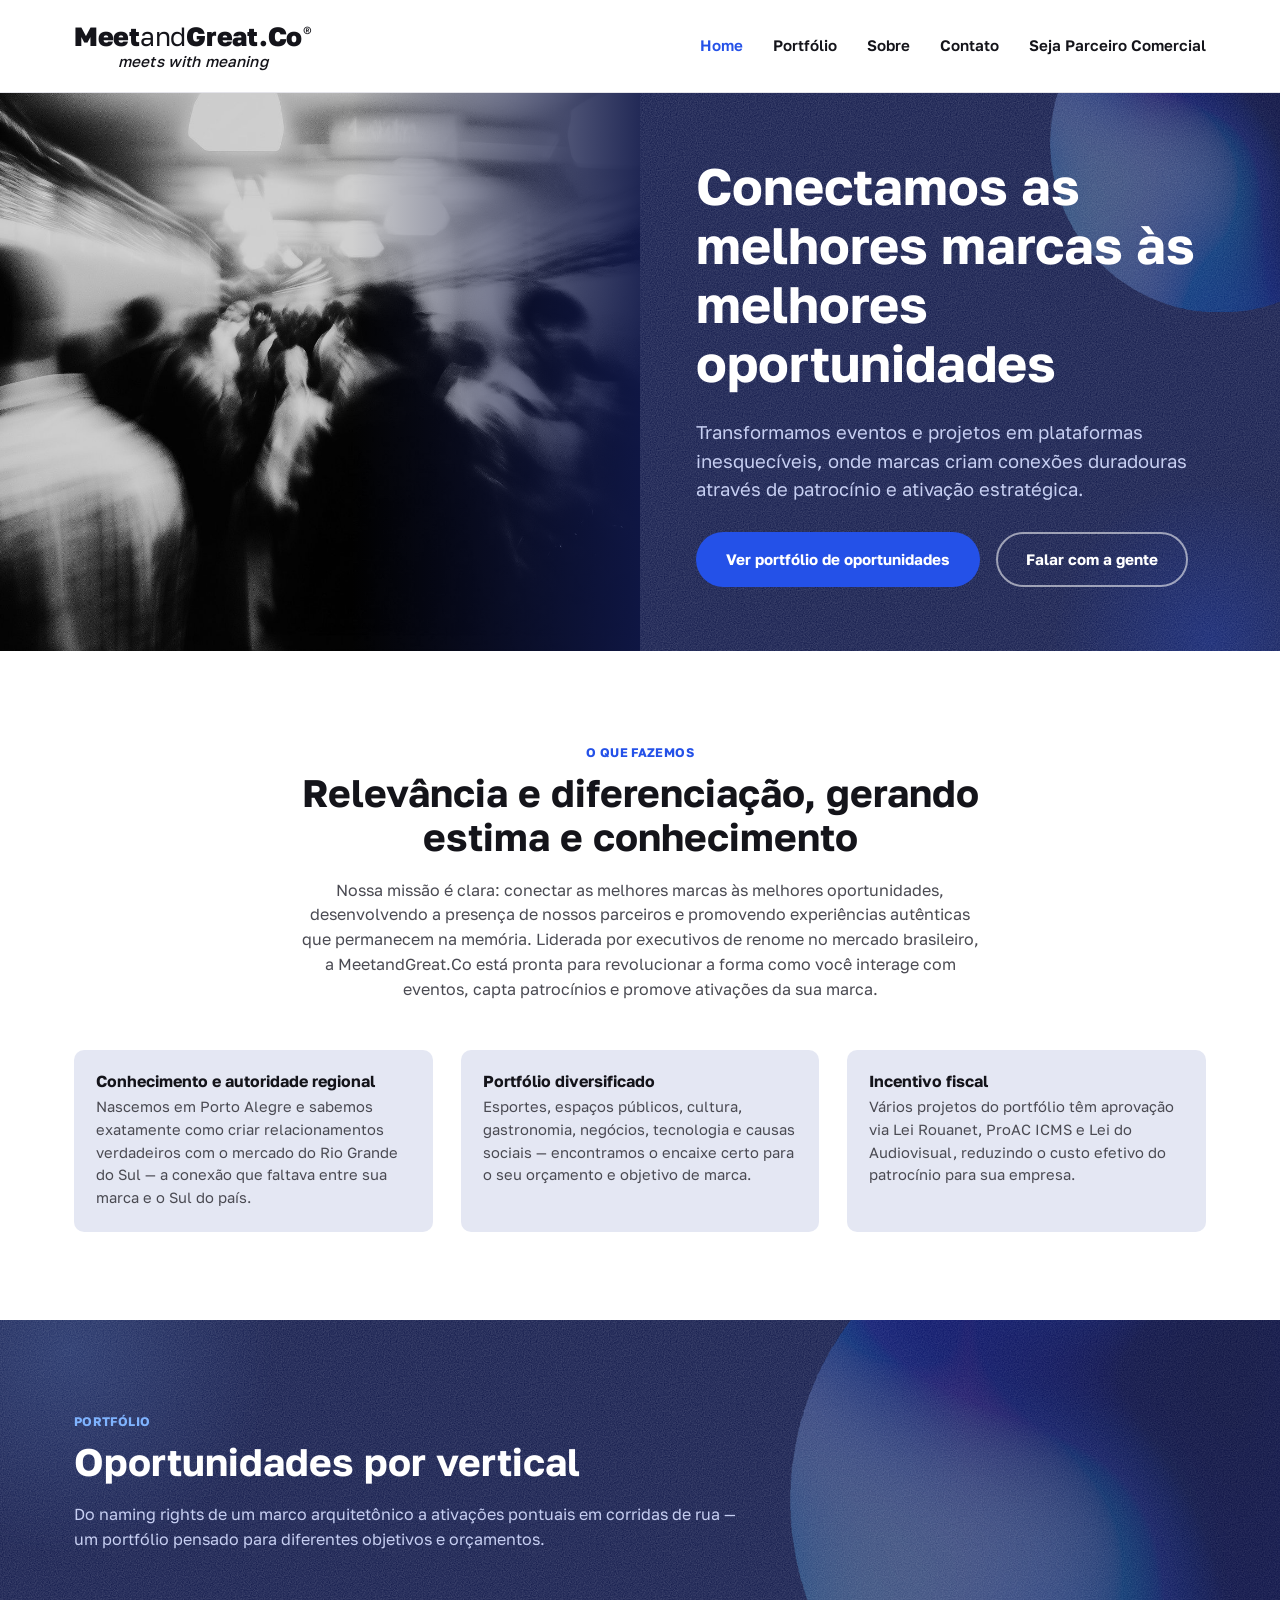
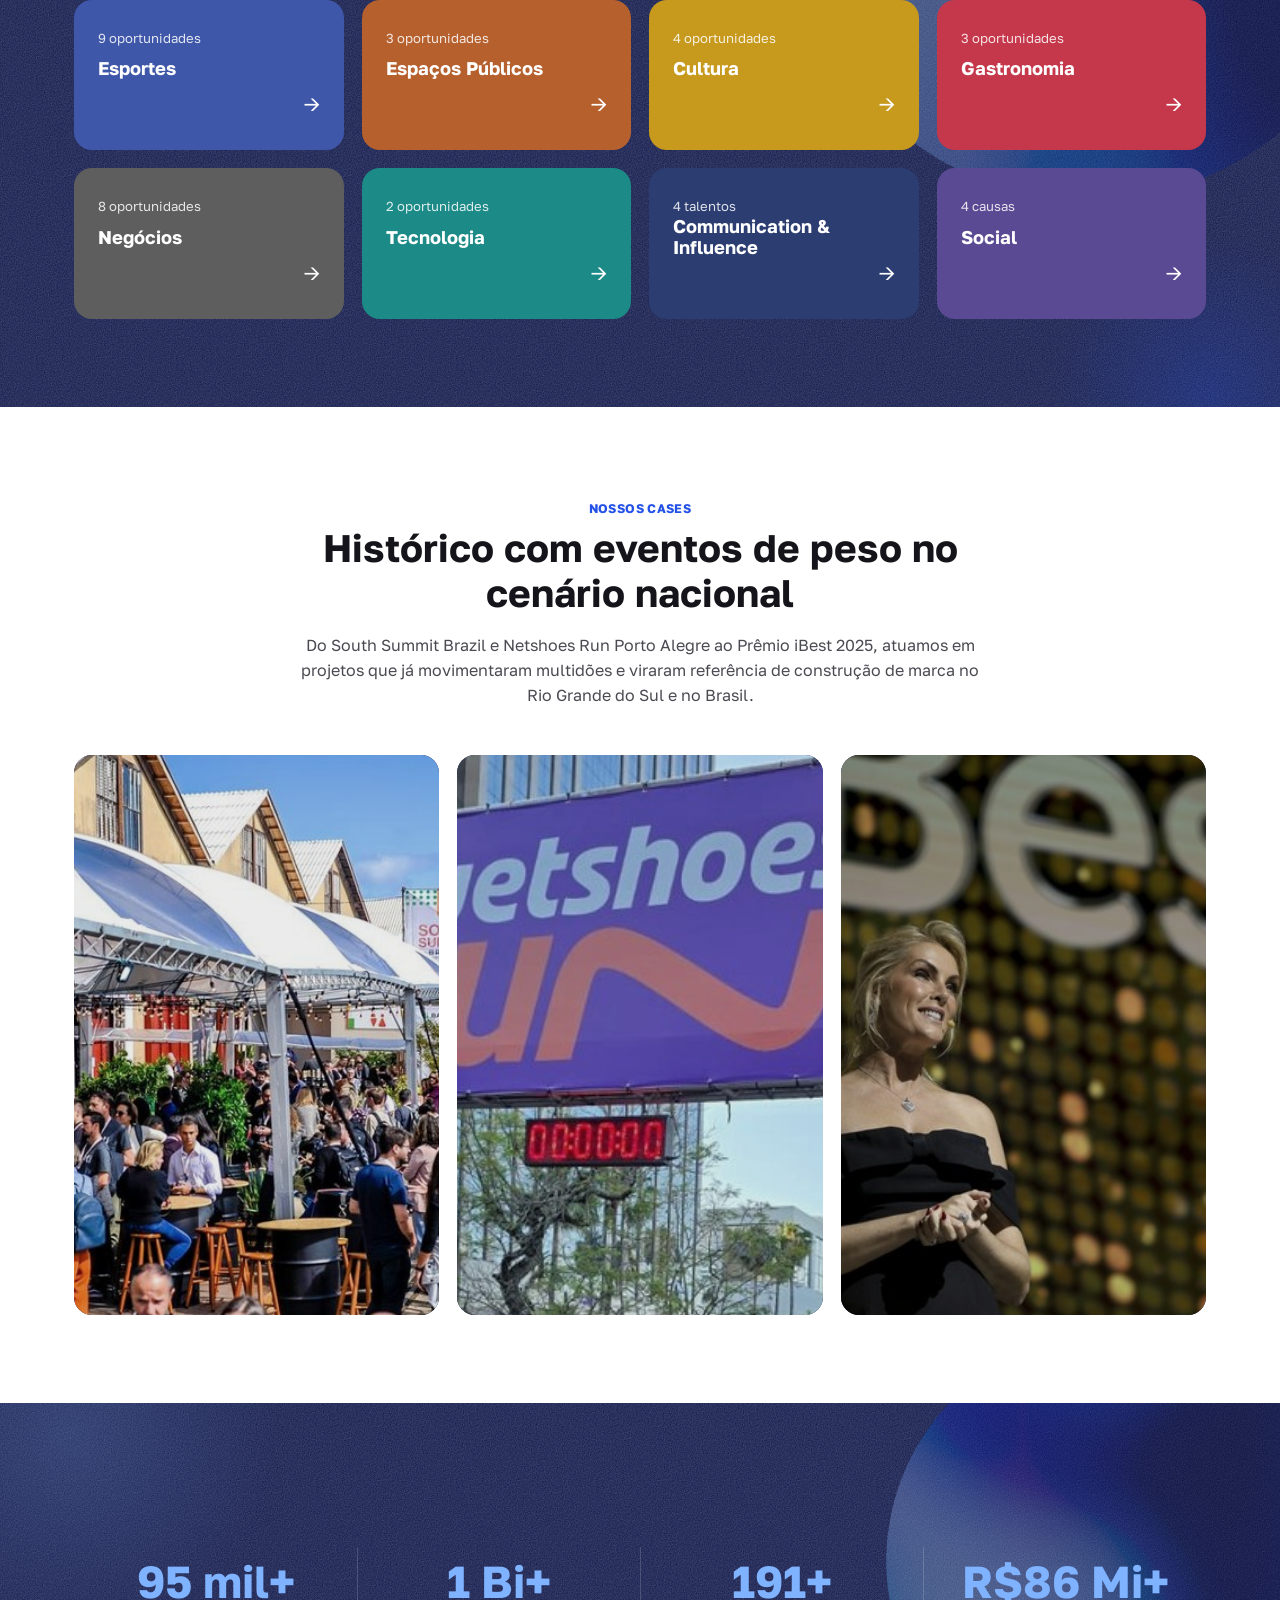
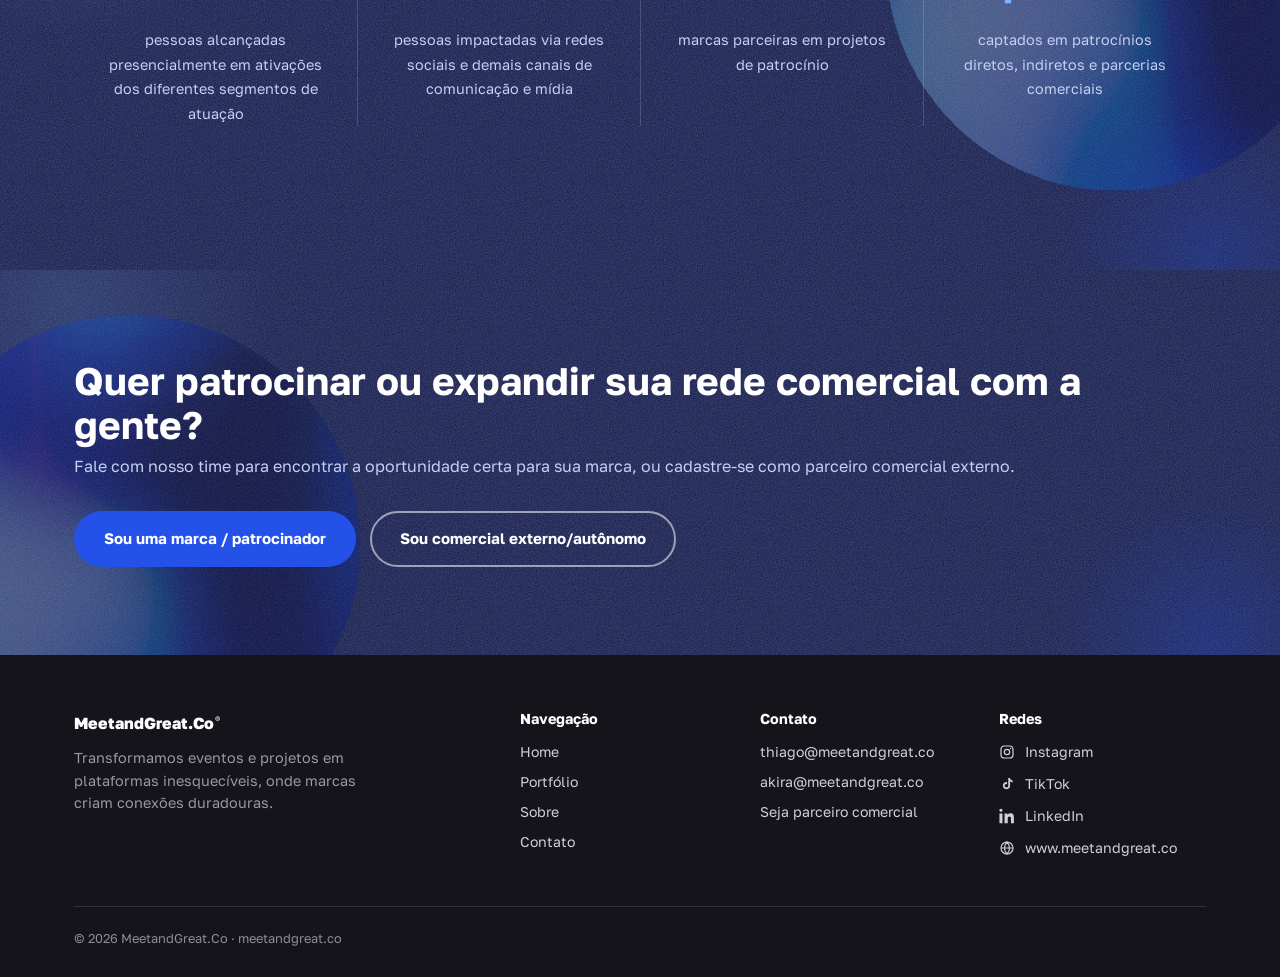
==== commit 205b353e: "Add files via upload" ====
--- a/index.html
+++ b/index.html
@@ -3,7 +3,7 @@
 <head>
 <meta charset="UTF-8">
 <meta name="viewport" content="width=device-width, initial-scale=1.0">
-<title>MeetandGreat.Co — meets with meaning</title>
+<title>MeetandGreat.Co · meets with meaning</title>
 <meta name="description" content="Conectamos as melhores marcas às melhores oportunidades de patrocínio. Esportes, cultura, negócios, gastronomia e mais.">
 <link rel="stylesheet" href="assets/css/style.css">
 </head>
@@ -29,7 +29,7 @@
 <section class="hero hero-split">
   <span class="sphere-accent sz-md pos-tr"></span>
   <div class="hero-photo">
-    <img src="assets/img/hero-photo.jpg" alt="Multidão em movimento — MeetandGreat.Co">
+    <img src="assets/img/hero-photo.jpg" alt="Multidão em movimento na MeetandGreat.Co">
   </div>
   <div class="hero-text-col">
     <div class="hero-content">
@@ -53,11 +53,11 @@
     <div class="grid-3 diff-tinted">
       <div class="diff-item">
         <h4>Conhecimento e autoridade regional</h4>
-        <p>Nascemos em Porto Alegre e sabemos exatamente como criar relacionamentos verdadeiros com o mercado do Rio Grande do Sul — a conexão que faltava entre sua marca e o Sul do país.</p>
+        <p>Nascemos em Porto Alegre e sabemos exatamente como criar relacionamentos verdadeiros com o mercado do Rio Grande do Sul: a conexão que faltava entre sua marca e o Sul do país.</p>
       </div>
       <div class="diff-item">
         <h4>Portfólio diversificado</h4>
-        <p>Esportes, espaços públicos, cultura, gastronomia, negócios, tecnologia e causas sociais — encontramos o encaixe certo para o seu orçamento e objetivo de marca.</p>
+        <p>Esportes, espaços públicos, cultura, gastronomia, negócios, tecnologia e causas sociais: encontramos o encaixe certo para o seu orçamento e objetivo de marca.</p>
       </div>
       <div class="diff-item">
         <h4>Incentivo fiscal</h4>
@@ -73,7 +73,7 @@
     <div class="section-head">
       <span class="eyebrow">Portfólio</span>
       <h2>Oportunidades por vertical</h2>
-      <p>Do naming rights de um marco arquitetônico a ativações pontuais em corridas de rua — um portfólio pensado para diferentes objetivos e orçamentos.</p>
+      <p>Do naming rights de um marco arquitetônico a ativações pontuais em corridas de rua: um portfólio pensado para diferentes objetivos e orçamentos.</p>
     </div>
     <div class="grid-cards">
       <a class="vertical-card v-esportes" href="portfolio.html#esportes">
@@ -202,7 +202,7 @@
       </div>
     </div>
     <div class="foot-bottom">
-      <span>© <span id="year"></span> MeetandGreat.Co — meetandgreat.co</span>
+      <span>© <span id="year"></span> MeetandGreat.Co · meetandgreat.co</span>
     </div>
   </div>
 </footer>
--- a/assets/css/style.css
+++ b/assets/css/style.css
@@ -326,13 +326,13 @@
 }
 
 /* ---------- Scroll reveal ---------- */
-.diff-item, .opp-card, .vertical-card, .team-card, .case-card,
+.diff-item, .opp-card, .vertical-card, .team-card, .case-reveal-panel,
 .contact-direct .person, .stats-band .stat, .section-head {
   opacity: 0;
   transform: translateY(22px);
   transition: opacity .7s cubic-bezier(.16,.8,.3,1), transform .7s cubic-bezier(.16,.8,.3,1);
 }
-.diff-item.reveal-in, .opp-card.reveal-in, .vertical-card.reveal-in, .team-card.reveal-in, .case-card.reveal-in,
+.diff-item.reveal-in, .opp-card.reveal-in, .vertical-card.reveal-in, .team-card.reveal-in, .case-reveal-panel.reveal-in,
 .contact-direct .person.reveal-in, .stats-band .stat.reveal-in, .section-head.reveal-in {
   opacity: 1;
   transform: none;
@@ -340,7 +340,7 @@
 
 @media (prefers-reduced-motion: reduce) {
   .hero::before, .hero::after, .bg-dark::before, .bg-dark::after { animation: none; }
-  .diff-item, .opp-card, .vertical-card, .team-card, .case-card,
+  .diff-item, .opp-card, .vertical-card, .team-card, .case-reveal-panel,
   .contact-direct .person, .stats-band .stat, .section-head {
     opacity: 1 !important;
     transform: none !important;
@@ -394,48 +394,82 @@
   box-shadow: var(--shadow);
 }
 
-/* ---------- Case stack (three diagonally cascading photo cards) ---------- */
-.case-stack {
+/* ---------- Cases reveal gallery (vertical zoom-crop panels, reveal on hover/click) ---------- */
+.cases-reveal {
+  display: grid;
+  grid-template-columns: repeat(3, 1fr);
+  gap: 18px;
+  margin-top: 44px;
+  height: 560px;
+}
+.case-reveal-panel {
   position: relative;
-  aspect-ratio: 6 / 5;
-}
-.case-card {
+  display: block;
+  width: 100%;
+  height: 100%;
+  margin: 0;
+  padding: 0;
+  border: none;
   border-radius: var(--radius);
   overflow: hidden;
-  box-shadow: var(--shadow);
+  cursor: pointer;
+  background: var(--brand-blue-dark);
+  font: inherit;
+  text-align: left;
+  -webkit-appearance: none;
+  appearance: none;
+  -webkit-tap-highlight-color: transparent;
+}
+.case-reveal-panel:focus-visible {
+  outline: none;
+  box-shadow: inset 0 0 0 3px var(--brand-blue-light);
+}
+.case-reveal-panel img {
   position: absolute;
-  width: 56%;
-  height: 56%;
-}
-.case-card img { width: 100%; height: 100%; display: block; object-fit: cover; }
-.case-card-back { top: 0; left: 0; z-index: 1; }
-.case-card-mid {
-  top: 22%;
-  left: 22%;
-  z-index: 2;
-  border: 4px solid #fff;
-  box-shadow: 0 18px 36px rgba(16,24,74,.22);
-}
-.case-card-front {
-  bottom: 0;
-  right: 0;
-  z-index: 3;
-  border: 5px solid #fff;
-  box-shadow: 0 24px 48px rgba(16,24,74,.28);
-}
-.case-badge {
+  inset: 0;
+  width: 100%;
+  height: 100%;
+  display: block;
+  object-fit: cover;
+  object-position: var(--pos, 50% 50%);
+  transform: scale(1.45);
+  transition: transform .65s cubic-bezier(.2,.8,.2,1), filter .65s ease;
+  filter: grayscale(.15) brightness(.92);
+}
+.case-reveal-panel:hover img,
+.case-reveal-panel:focus-visible img,
+.case-reveal-panel.is-open img {
+  transform: scale(1);
+  filter: grayscale(0) brightness(1);
+}
+.case-reveal-overlay {
   position: absolute;
-  left: 14px;
-  bottom: 14px;
-  background: #fff;
-  color: var(--ink);
+  inset: 0;
+  display: flex;
+  align-items: flex-end;
+  padding: 22px;
+  background: linear-gradient(180deg, rgba(16,24,74,0) 42%, rgba(16,24,74,.88) 100%);
+  opacity: 0;
+  transition: opacity .55s ease;
+}
+.case-reveal-panel:hover .case-reveal-overlay,
+.case-reveal-panel:focus-visible .case-reveal-overlay,
+.case-reveal-panel.is-open .case-reveal-overlay {
+  opacity: 1;
+}
+.case-reveal-name {
+  color: #fff;
   font-weight: 700;
-  font-size: .78rem;
-  padding: 7px 14px;
-  border-radius: 999px;
-  box-shadow: var(--shadow);
-  z-index: 3;
-  white-space: nowrap;
+  font-size: 1.05rem;
+  transform: translateY(10px);
+  opacity: 0;
+  transition: transform .5s ease .05s, opacity .5s ease .05s;
+}
+.case-reveal-panel:hover .case-reveal-name,
+.case-reveal-panel:focus-visible .case-reveal-name,
+.case-reveal-panel.is-open .case-reveal-name {
+  transform: translateY(0);
+  opacity: 1;
 }
 
 .stats-band {
@@ -725,6 +759,9 @@
   .stats-band .stat:nth-child(2) { border-left: 1px solid rgba(255,255,255,.16); }
   .stats-band .stat:nth-child(3) { border-left: none; }
   .stats-band .stat { padding: 20px 24px; }
+  .cases-reveal { height: 380px; gap: 12px; margin-top: 32px; }
+  .case-reveal-name { font-size: .92rem; }
+  .case-reveal-overlay { padding: 14px; }
 }
 @media (max-width: 680px) {
   nav.main-nav { position: fixed; top: 78px; left: 0; right: 0; background: #fff; flex-direction: column; align-items: stretch; padding: 20px 24px; border-bottom: 1px solid var(--line); display: none; gap: 16px; }
@@ -736,7 +773,10 @@
   form.card-form { padding: 24px; }
   .stats-band .stat { border-left: none !important; border-top: 1px solid rgba(255,255,255,.16); padding: 24px 12px; }
   .stats-band .stat:first-child { border-top: none; }
-  .case-stack { aspect-ratio: auto; display: flex; flex-direction: column; gap: 16px; margin-bottom: 40px; }
-  .case-card { position: static; width: 100%; height: auto; aspect-ratio: 4/3; }
-  .case-card-mid, .case-card-front { border-width: 0; box-shadow: var(--shadow); }
-}
+  .cases-reveal { grid-template-columns: 1fr; height: auto; gap: 14px; }
+  .case-reveal-panel { height: 220px; }
+  .case-reveal-overlay { opacity: 1; background: linear-gradient(180deg, rgba(16,24,74,0) 55%, rgba(16,24,74,.75) 100%); }
+  .case-reveal-name { opacity: 1; transform: none; }
+  .case-reveal-panel img { transform: scale(1.15); }
+  .case-reveal-panel:hover img, .case-reveal-panel:focus-visible img, .case-reveal-panel.is-open img { transform: scale(1); }
+}
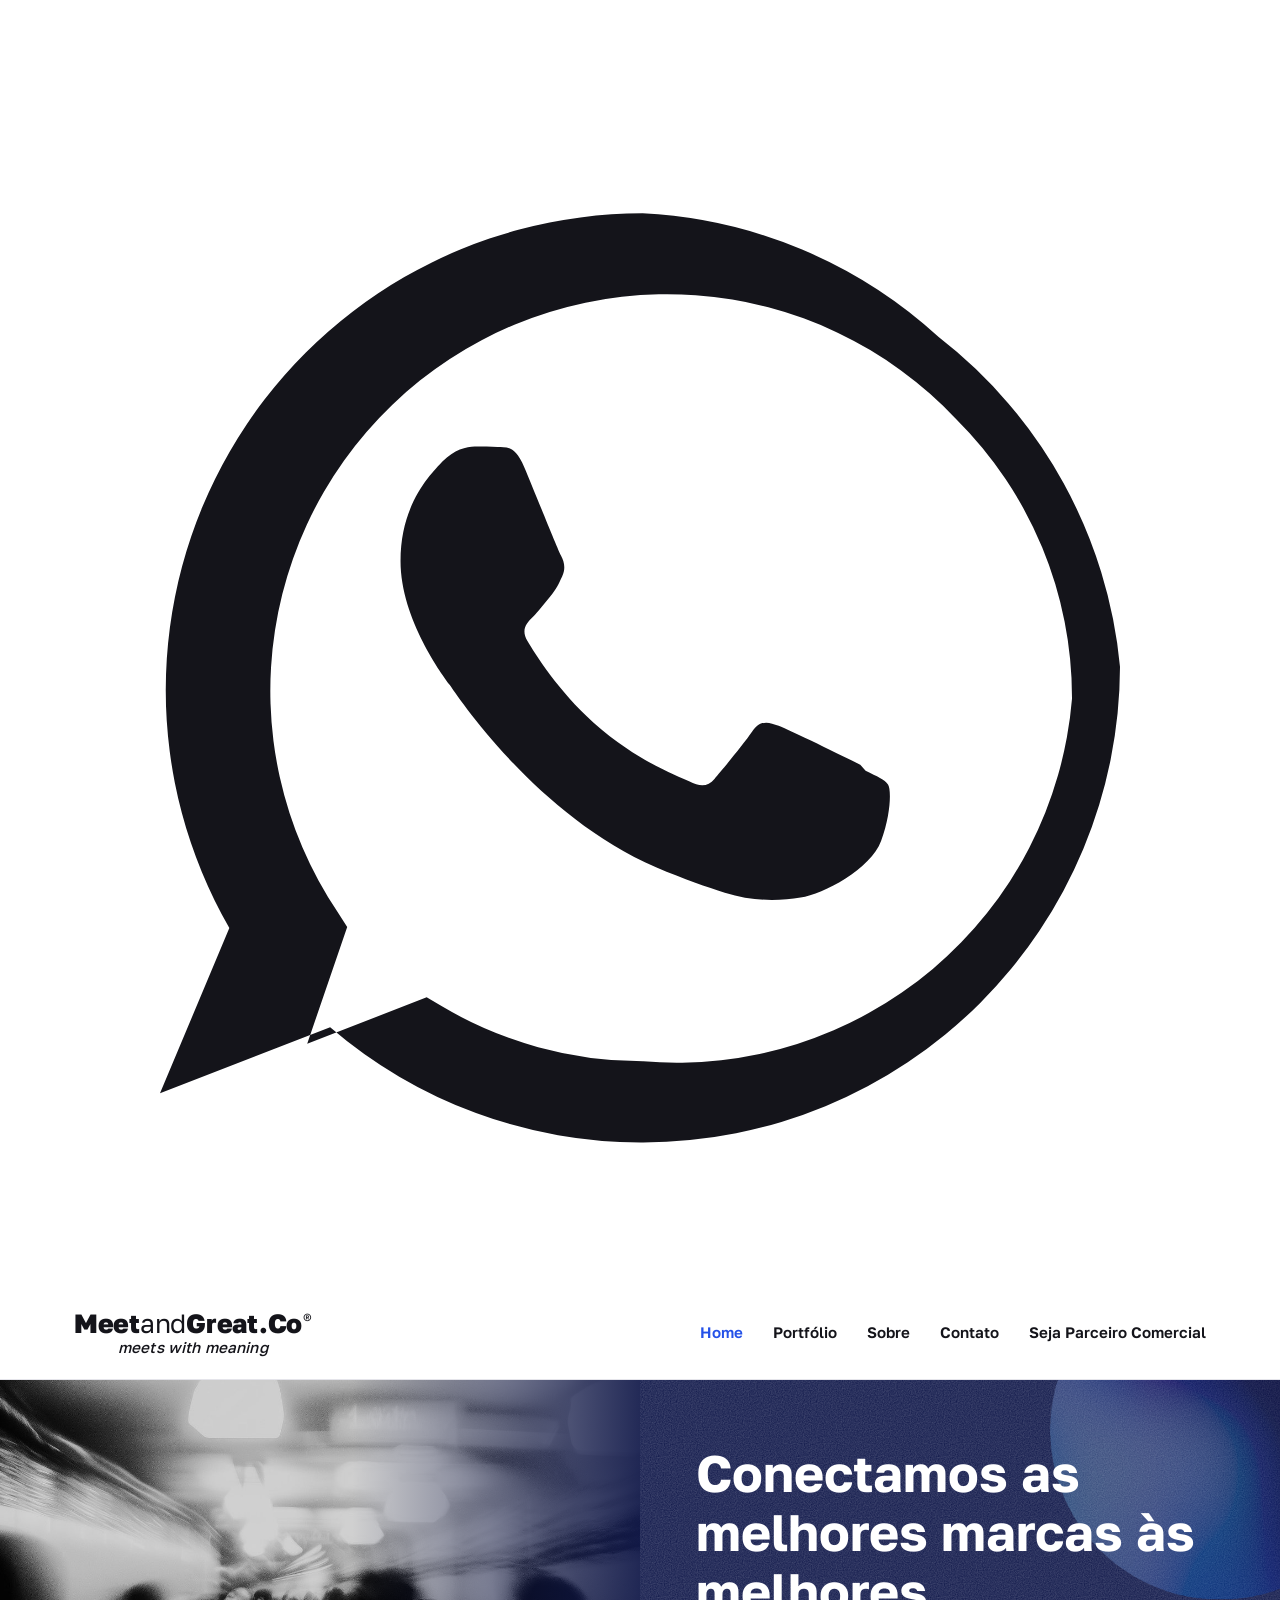
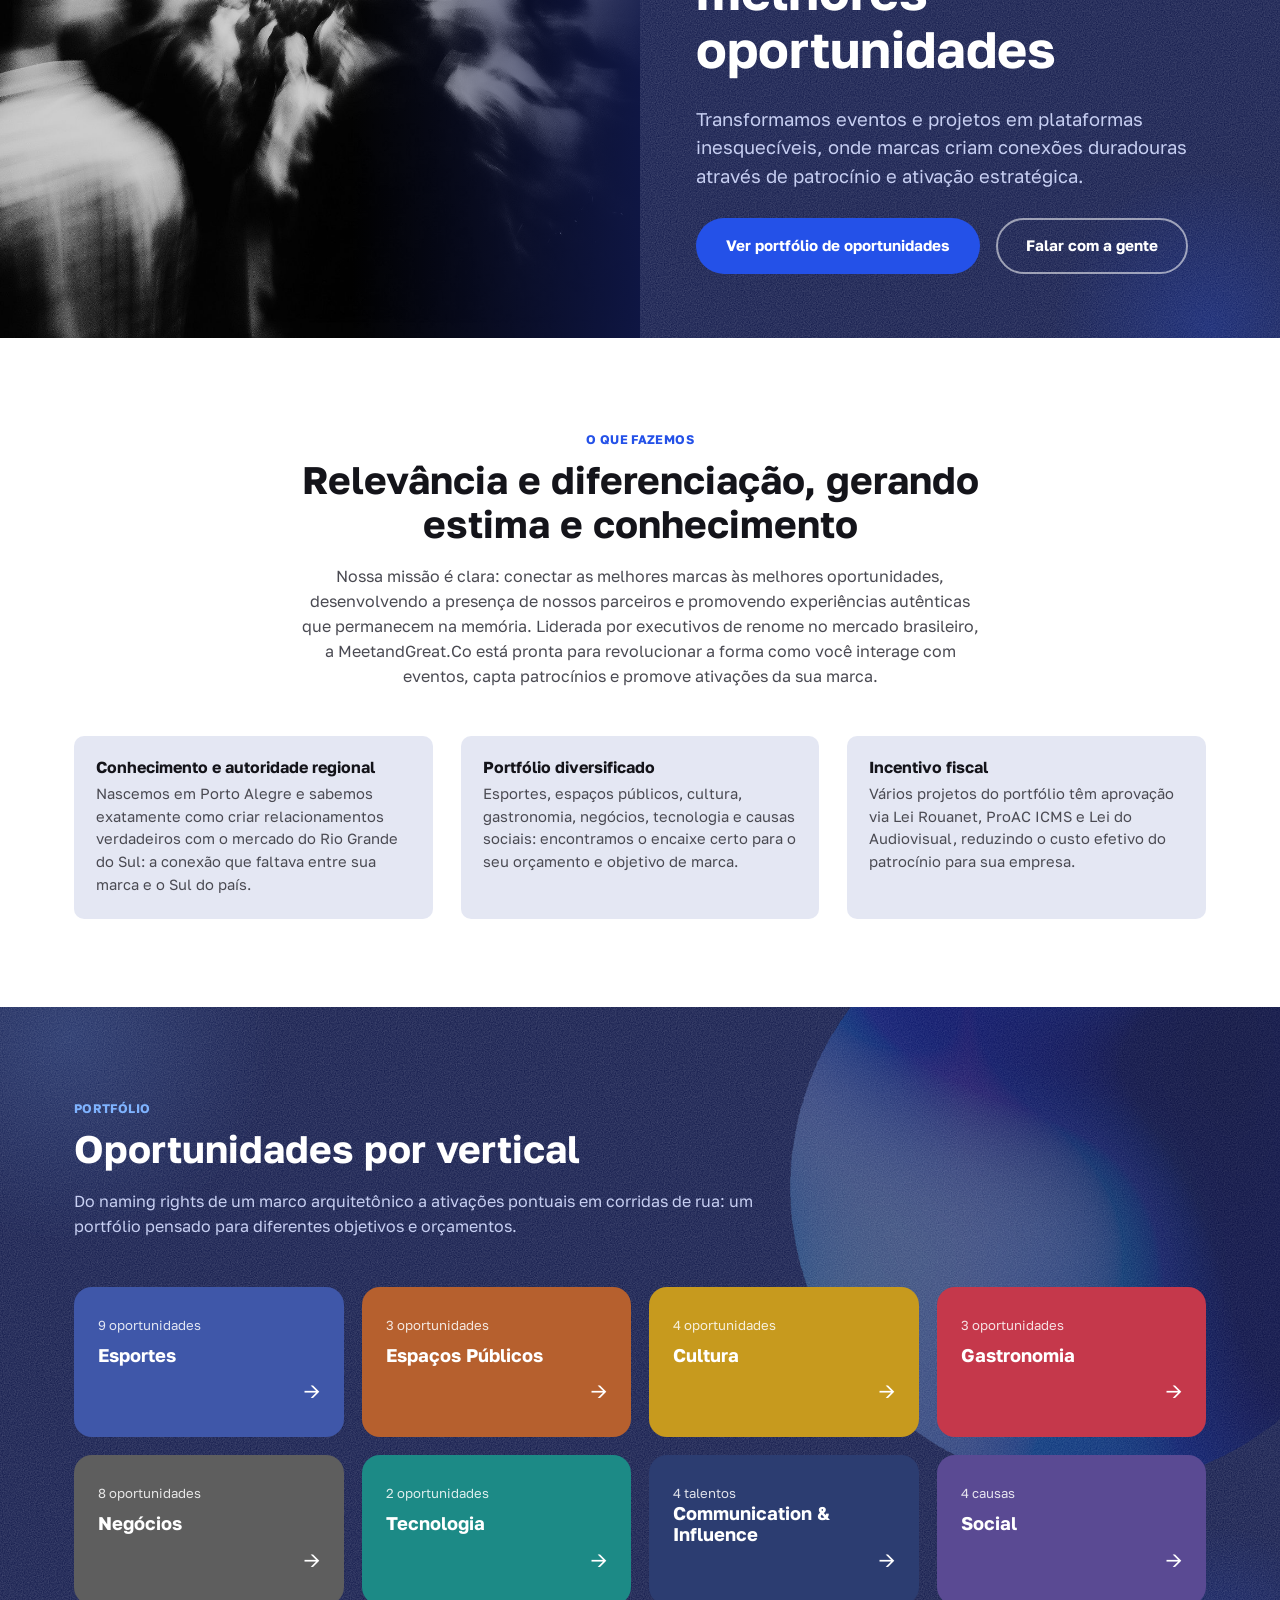
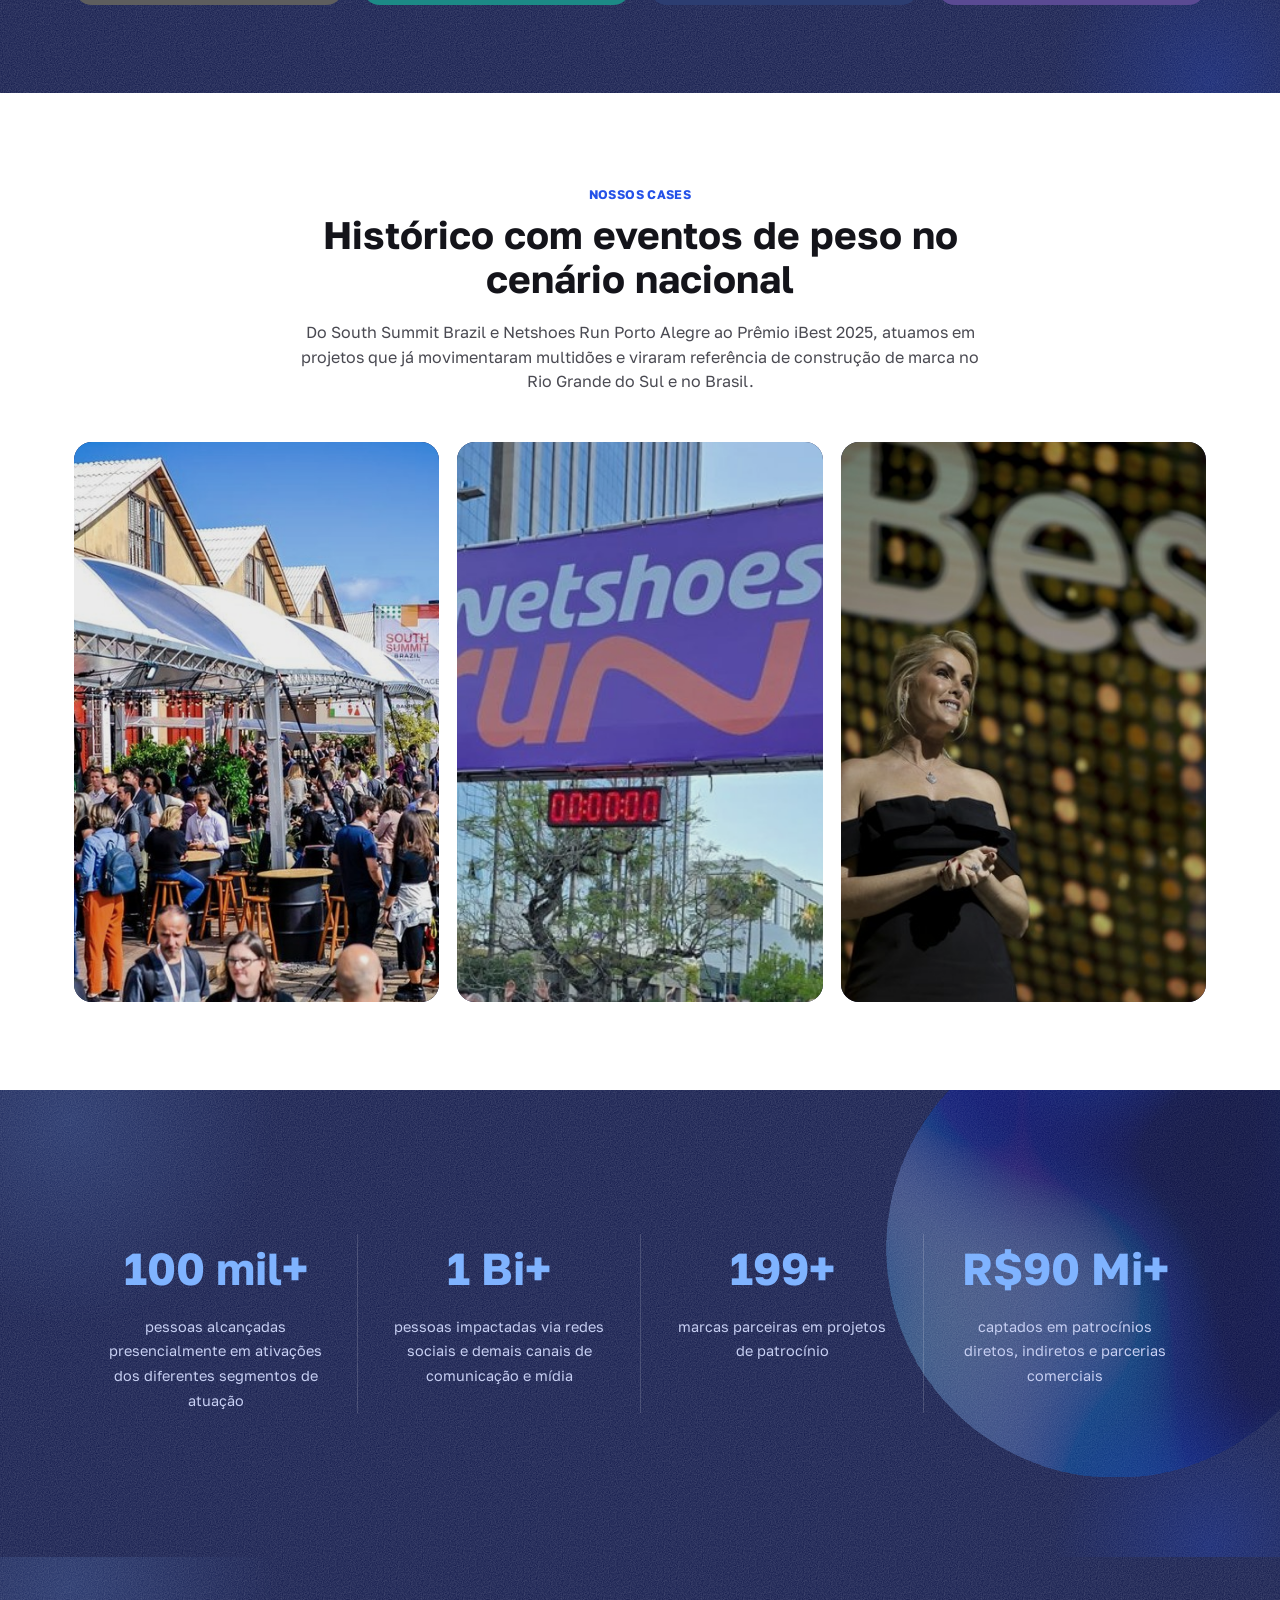
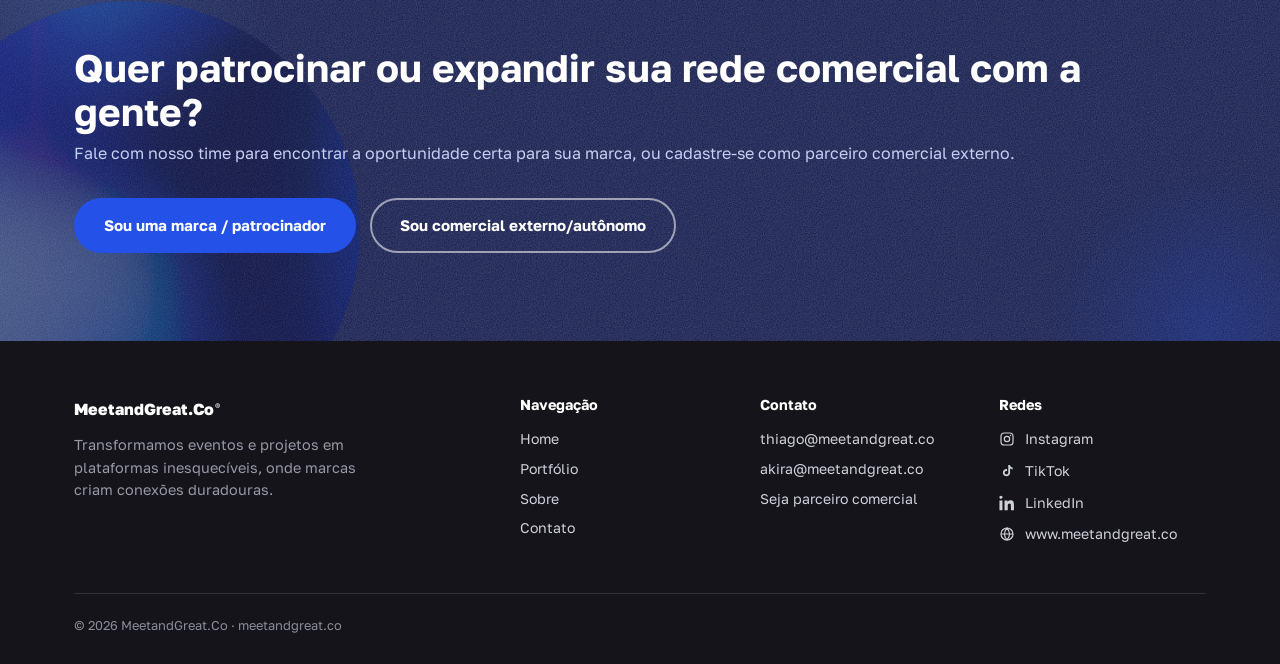
==== commit d1aca00e: "Add files via upload" ====
--- a/index.html
+++ b/index.html
@@ -8,6 +8,10 @@
 <link rel="stylesheet" href="assets/css/style.css">
 </head>
 <body data-dynamic data-page="home">
+
+<a class="whatsapp-float" href="https://wa.me/5551982022962?text=Ol%C3%A1!%20Vim%20pelo%20site%20da%20MeetandGreat.Co." target="_blank" rel="noopener" aria-label="Falar no WhatsApp">
+  <svg viewBox="0 0 24 24" fill="currentColor"><path d="M17.6 6.32A8.86 8.86 0 0 0 12.05 4a8.94 8.94 0 0 0-7.75 13.4L3 20.5l3.19-1.24a8.93 8.93 0 0 0 5.86 2.16h.01A8.94 8.94 0 0 0 21 12.5a8.87 8.87 0 0 0-3.4-6.18ZM12.06 19.9h-.01a7.4 7.4 0 0 1-3.78-1.04l-.27-.16-2.24.87.75-2.19-.18-.28a7.44 7.44 0 0 1 11.6-9.24 7.36 7.36 0 0 1 2.17 5.24 7.44 7.44 0 0 1-8.04 6.8Zm4.07-5.56c-.22-.11-1.32-.65-1.53-.73-.2-.08-.35-.11-.5.11-.15.22-.57.73-.7.88-.13.15-.26.16-.48.05-.22-.11-.94-.35-1.79-1.1-.66-.59-1.11-1.31-1.24-1.53-.13-.22-.01-.34.1-.45.1-.1.22-.26.33-.39.11-.13.15-.22.22-.37.07-.15.04-.28-.02-.39-.06-.11-.5-1.21-.69-1.66-.18-.43-.36-.37-.5-.38-.13-.01-.28-.01-.43-.01-.15 0-.39.06-.6.28-.2.22-.79.77-.79 1.87s.81 2.17.92 2.32c.11.15 1.6 2.44 3.87 3.42.54.23.96.37 1.29.48.54.17 1.03.15 1.42.09.43-.06 1.32-.54 1.51-1.06.19-.52.19-.97.13-1.06-.06-.1-.2-.15-.42-.26Z"/></svg>
+</a>
 
 <header class="site-header">
   <div class="wrap">
--- a/assets/css/style.css
+++ b/assets/css/style.css
@@ -432,7 +432,7 @@
   display: block;
   object-fit: cover;
   object-position: var(--pos, 50% 50%);
-  transform: scale(1.45);
+  transform: scale(1.16);
   transition: transform .65s cubic-bezier(.2,.8,.2,1), filter .65s ease;
   filter: grayscale(.15) brightness(.92);
 }
@@ -540,6 +540,7 @@
 .opp-grid {
   display: grid;
   grid-template-columns: repeat(auto-fill, minmax(300px, 1fr));
+  align-items: stretch;
   gap: 20px;
 }
 .opp-card {
@@ -551,6 +552,7 @@
   gap: 10px;
   background: #fff;
   transition: box-shadow .15s ease, transform .15s ease;
+  height: 100%;
 }
 .opp-card:hover { box-shadow: var(--shadow); transform: translateY(-3px); }
 .opp-card h4 { margin: 0; font-size: 1.05rem; }
@@ -567,8 +569,40 @@
 }
 .opp-meta b { display: block; color: var(--ink); }
 .opp-meta span { color: var(--ink-soft); }
+.opp-detail {
+  margin-top: 2px;
+  padding-top: 12px;
+  border-top: 1px dashed var(--line);
+}
+.opp-detail img {
+  display: block;
+  width: 100%;
+  height: 170px;
+  object-fit: cover;
+  border-radius: var(--radius-sm);
+  margin-bottom: 10px;
+}
+.opp-detail-placeholder {
+  width: 100%;
+  height: 170px;
+  border-radius: var(--radius-sm);
+  margin-bottom: 10px;
+  background: linear-gradient(135deg, var(--brand-blue) 0%, #1c2f6b 100%);
+}
+.opp-detail p {
+  font-size: .88rem;
+  color: var(--ink-soft);
+  margin: 0 0 10px;
+}
+.opp-detail p:last-child { margin-bottom: 0; }
+.opp-actions {
+  display: flex;
+  align-items: center;
+  justify-content: flex-end;
+  gap: 10px;
+  flex-wrap: wrap;
+}
 .opp-card .interest {
-  margin-top: 4px;
   font-size: .85rem;
   font-weight: 700;
   color: var(--brand-blue);
@@ -777,6 +811,6 @@
   .case-reveal-panel { height: 220px; }
   .case-reveal-overlay { opacity: 1; background: linear-gradient(180deg, rgba(16,24,74,0) 55%, rgba(16,24,74,.75) 100%); }
   .case-reveal-name { opacity: 1; transform: none; }
-  .case-reveal-panel img { transform: scale(1.15); }
+  .case-reveal-panel img { transform: scale(1.08); }
   .case-reveal-panel:hover img, .case-reveal-panel:focus-visible img, .case-reveal-panel.is-open img { transform: scale(1); }
 }
